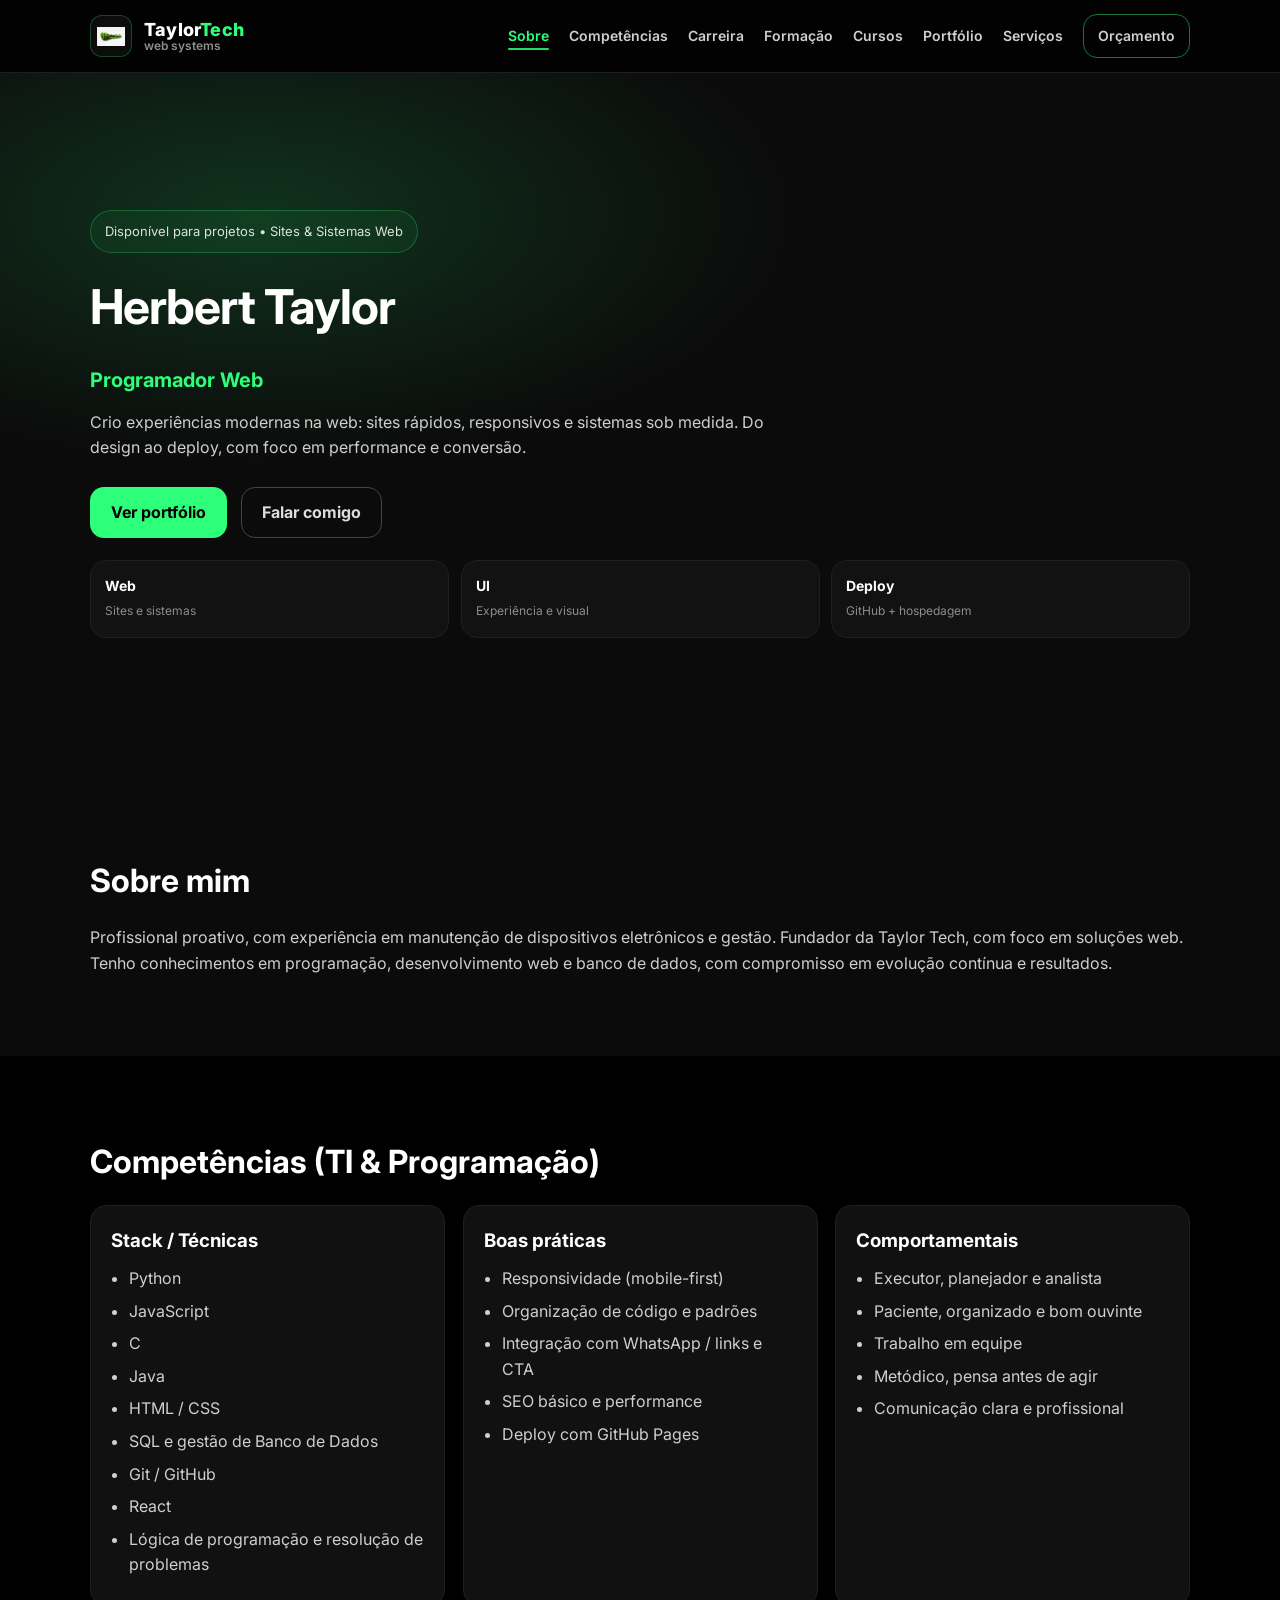
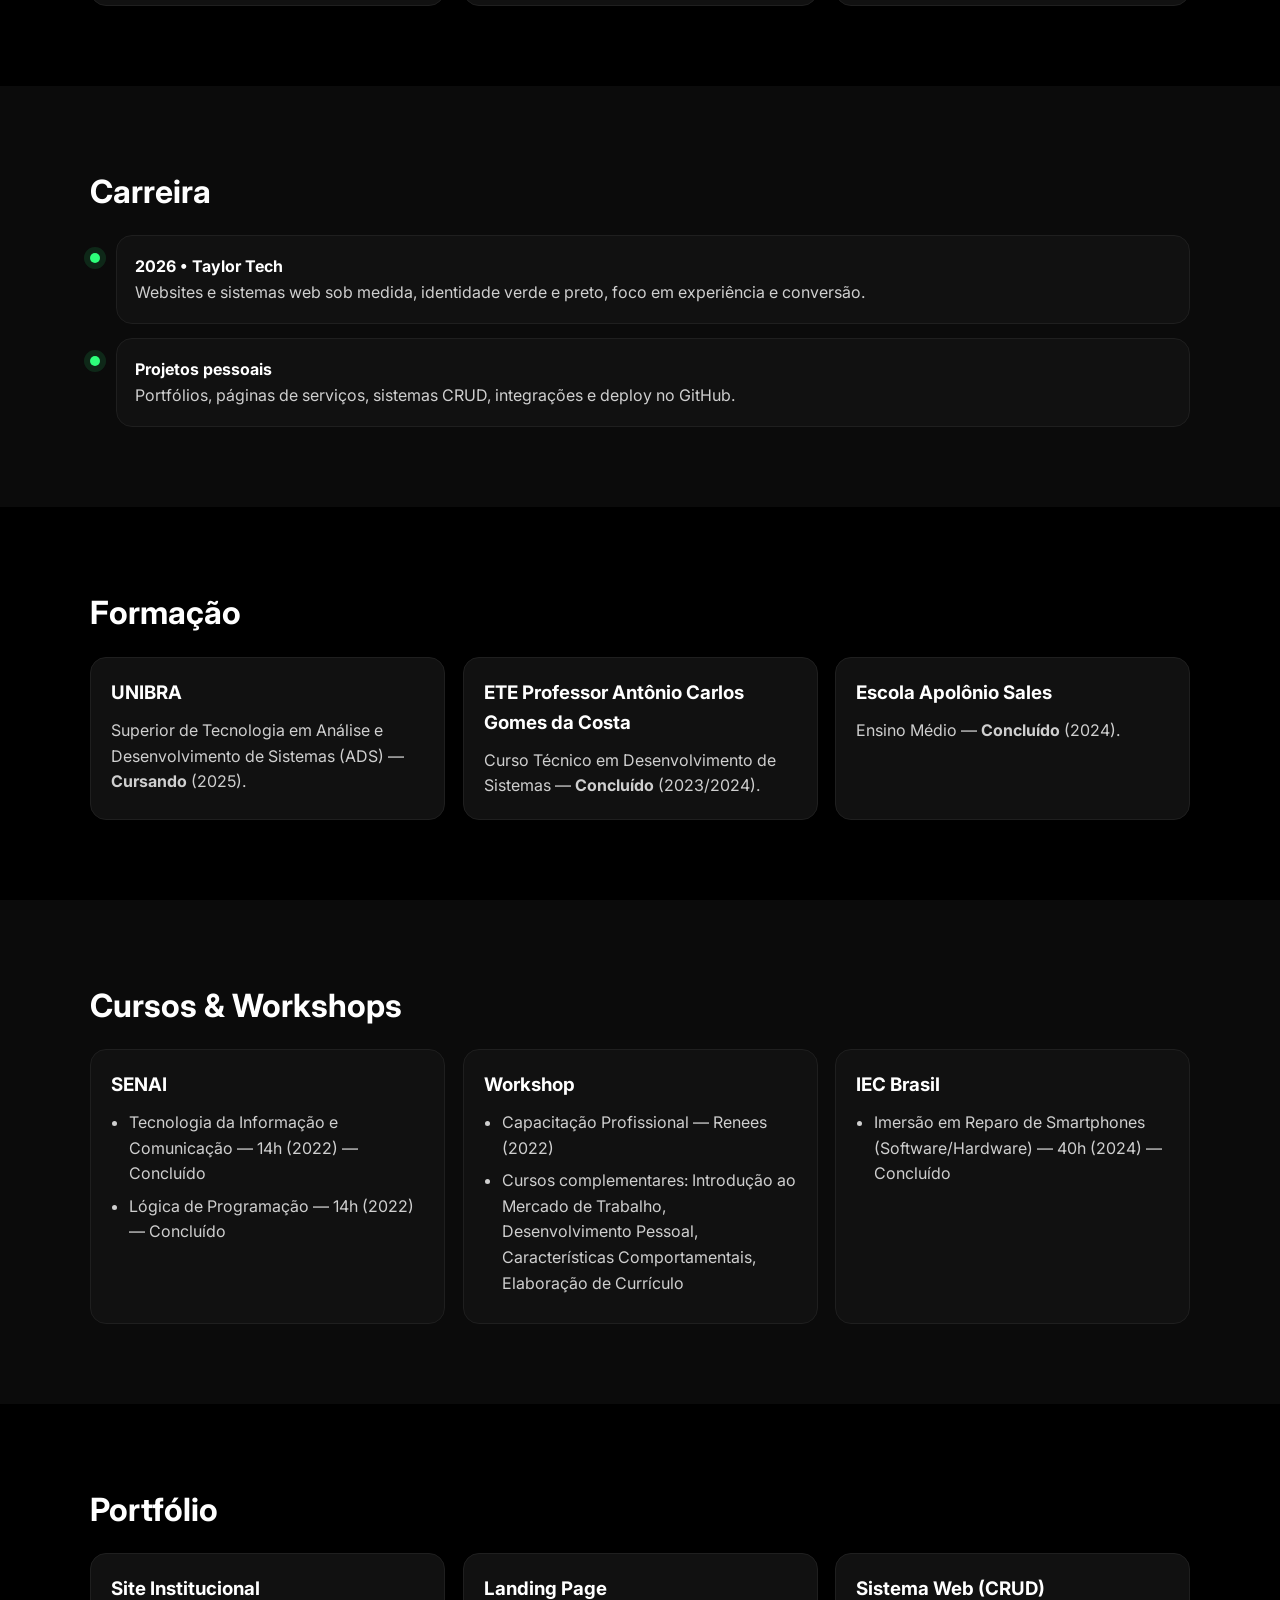
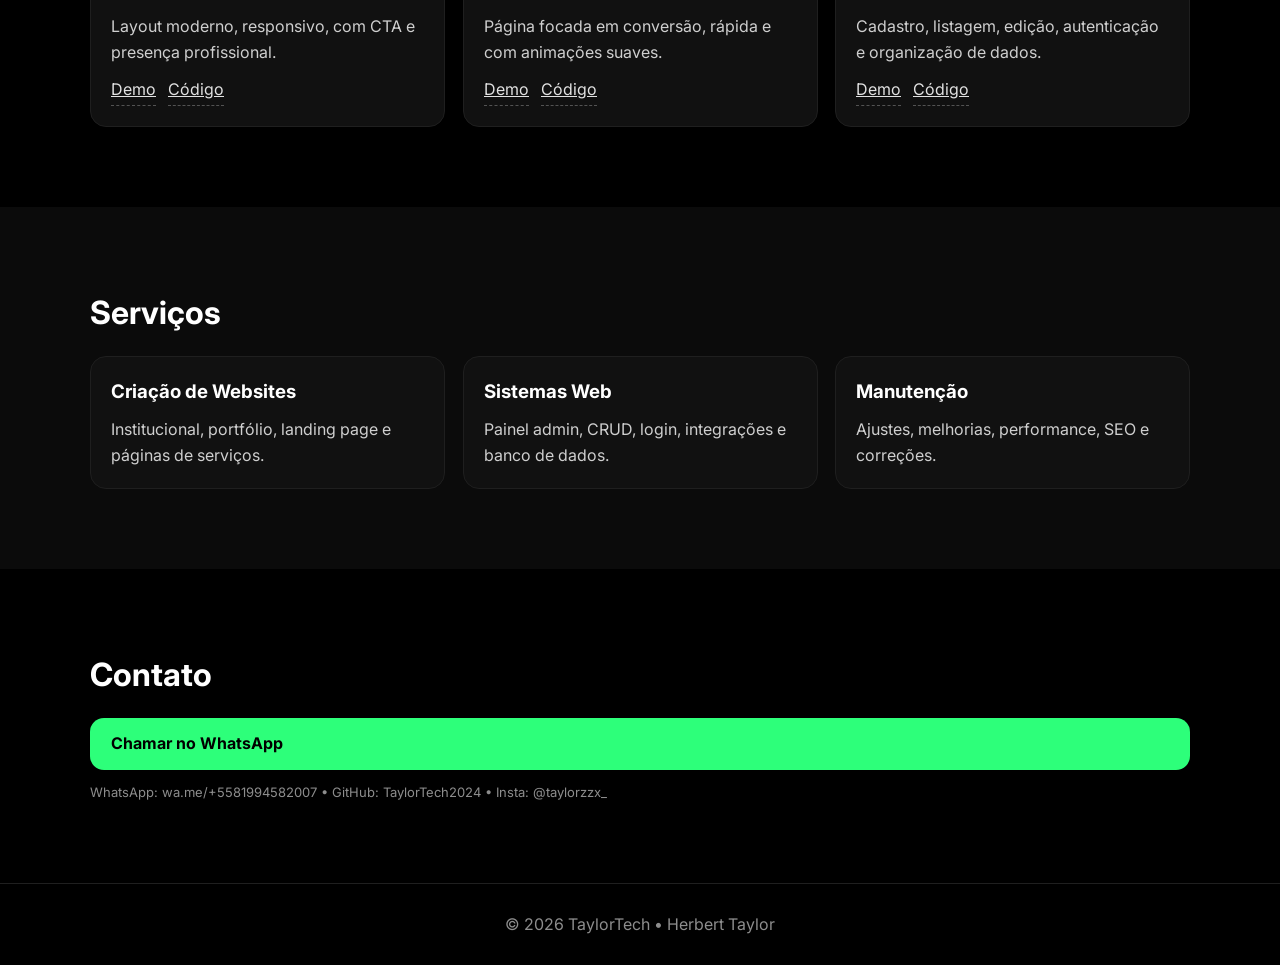
==== index.html @ 6f02515a "info" ====
<!DOCTYPE html>
<html lang="pt-br">
<head>
  <meta charset="UTF-8" />
  <meta name="viewport" content="width=device-width, initial-scale=1.0" />
  <title>TaylorTech | Programação Web</title>

  <link rel="stylesheet" href="./css/style.css" />
  <link href="https://fonts.googleapis.com/css2?family=Inter:wght@300;400;600;700;800&display=swap" rel="stylesheet">
</head>

<body>
  <!-- HEADER -->
  <header class="header">
    <div class="container nav">
      <!-- LOGO + NOME -->
      <a class="brand" href="#top" data-scroll aria-label="Voltar ao topo">
        <img src="./img/logo.png" alt="Logo TaylorTech" class="brand-logo" />
        <div class="brand-text">
          <span class="brand-name">Taylor<span>Tech</span></span>
          <span class="brand-sub">web systems</span>
        </div>
      </a>

      <nav class="menu" aria-label="Menu">
        <a href="#sobre" data-scroll>Sobre</a>
        <a href="#competencias" data-scroll>Competências</a>
        <a href="#carreira" data-scroll>Carreira</a>
        <a href="#formacao" data-scroll>Formação</a>
        <a href="#cursos" data-scroll>Cursos</a>
        <a href="#portfolio" data-scroll>Portfólio</a>
        <a href="#servicos" data-scroll>Serviços</a>
        <a href="#contato" class="btn small" data-scroll>Orçamento</a>
      </nav>
    </div>
  </header>

  <main id="top">
    <!-- HERO -->
    <section class="hero">
      <div class="container hero-content reveal">
        <div class="pill">Disponível para projetos • Sites & Sistemas Web</div>

        <h2>Herbert Taylor</h2>
        <h3>Programador Web</h3>

        <p>
          Crio experiências modernas na web: sites rápidos, responsivos e sistemas
          sob medida. Do design ao deploy, com foco em performance e conversão.
        </p>

        <div class="actions">
          <a href="#portfolio" class="btn primary" data-scroll>Ver portfólio</a>
          <a href="#contato" class="btn ghost" data-scroll>Falar comigo</a>
        </div>

        <div class="mini-stats">
          <div class="stat reveal"><strong>Web</strong><span>Sites e sistemas</span></div>
          <div class="stat reveal"><strong>UI</strong><span>Experiência e visual</span></div>
          <div class="stat reveal"><strong>Deploy</strong><span>GitHub + hospedagem</span></div>
        </div>
      </div>
    </section>

    <!-- SOBRE -->
    <section id="sobre" class="section">
      <div class="container">
        <h2 class="reveal">Sobre mim</h2>
        <p class="muted reveal">
          Profissional proativo, com experiência em manutenção de dispositivos eletrônicos e gestão.
          Fundador da Taylor Tech, com foco em soluções web. Tenho conhecimentos em programação,
          desenvolvimento web e banco de dados, com compromisso em evolução contínua e resultados.
        </p>
      </div>
    </section>

    <!-- COMPETÊNCIAS -->
    <section id="competencias" class="section dark">
      <div class="container">
        <h2 class="reveal">Competências (TI & Programação)</h2>

        <div class="cards">
          <div class="card reveal">
            <h3>Stack / Técnicas</h3>
            <ul class="list">
              <li>Python</li>
              <li>JavaScript</li>
              <li>C</li>
              <li>Java</li>
              <li>HTML / CSS</li>
              <li>SQL e gestão de Banco de Dados</li>
              <li>Git / GitHub</li>
              <li>React</li>
              <li>Lógica de programação e resolução de problemas</li>
            </ul>
          </div>

          <div class="card reveal">
            <h3>Boas práticas</h3>
            <ul class="list">
              <li>Responsividade (mobile-first)</li>
              <li>Organização de código e padrões</li>
              <li>Integração com WhatsApp / links e CTA</li>
              <li>SEO básico e performance</li>
              <li>Deploy com GitHub Pages</li>
            </ul>
          </div>

          <div class="card reveal">
            <h3>Comportamentais</h3>
            <ul class="list">
              <li>Executor, planejador e analista</li>
              <li>Paciente, organizado e bom ouvinte</li>
              <li>Trabalho em equipe</li>
              <li>Metódico, pensa antes de agir</li>
              <li>Comunicação clara e profissional</li>
            </ul>
          </div>
        </div>
      </div>
    </section>

    <!-- CARREIRA -->
    <section id="carreira" class="section">
      <div class="container">
        <h2 class="reveal">Carreira</h2>

        <div class="timeline">
          <div class="t-item reveal">
            <div class="t-dot"></div>
            <div class="t-box">
              <strong>2026 • Taylor Tech</strong>
              <p class="muted">Websites e sistemas web sob medida, identidade verde e preto, foco em experiência e conversão.</p>
            </div>
          </div>

          <div class="t-item reveal">
            <div class="t-dot"></div>
            <div class="t-box">
              <strong>Projetos pessoais</strong>
              <p class="muted">Portfólios, páginas de serviços, sistemas CRUD, integrações e deploy no GitHub.</p>
            </div>
          </div>
        </div>
      </div>
    </section>

    <!-- FORMAÇÃO -->
    <section id="formacao" class="section dark">
      <div class="container">
        <h2 class="reveal">Formação</h2>

        <div class="cards">
          <div class="card reveal">
            <h3>UNIBRA</h3>
            <p class="muted">
              Superior de Tecnologia em Análise e Desenvolvimento de Sistemas (ADS) — <strong>Cursando</strong> (2025).
            </p>
          </div>

          <div class="card reveal">
            <h3>ETE Professor Antônio Carlos Gomes da Costa</h3>
            <p class="muted">
              Curso Técnico em Desenvolvimento de Sistemas — <strong>Concluído</strong> (2023/2024).
            </p>
          </div>

          <div class="card reveal">
            <h3>Escola Apolônio Sales</h3>
            <p class="muted">
              Ensino Médio — <strong>Concluído</strong> (2024).
            </p>
          </div>
        </div>
      </div>
    </section>

    <!-- CURSOS -->
    <section id="cursos" class="section">
      <div class="container">
        <h2 class="reveal">Cursos & Workshops</h2>

        <div class="cards">
          <div class="card reveal">
            <h3>SENAI</h3>
            <ul class="list">
              <li>Tecnologia da Informação e Comunicação — 14h (2022) — Concluído</li>
              <li>Lógica de Programação — 14h (2022) — Concluído</li>
            </ul>
          </div>

          <div class="card reveal">
            <h3>Workshop</h3>
            <ul class="list">
              <li>Capacitação Profissional — Renees (2022)</li>
              <li>Cursos complementares: Introdução ao Mercado de Trabalho, Desenvolvimento Pessoal, Características Comportamentais, Elaboração de Currículo</li>
            </ul>
          </div>

          <div class="card reveal">
            <h3>IEC Brasil</h3>
            <ul class="list">
              <li>Imersão em Reparo de Smartphones (Software/Hardware) — 40h (2024) — Concluído</li>
            </ul>
          </div>
        </div>
      </div>
    </section>

    <!-- PORTFÓLIO -->
    <section id="portfolio" class="section dark">
      <div class="container">
        <h2 class="reveal">Portfólio</h2>

        <div class="cards">
          <div class="card reveal">
            <h3>Site Institucional</h3>
            <p class="muted">Layout moderno, responsivo, com CTA e presença profissional.</p>
            <div class="row">
              <a class="link" href="#" target="_blank" rel="noreferrer">Demo</a>
              <a class="link" href="#" target="_blank" rel="noreferrer">Código</a>
            </div>
          </div>

          <div class="card reveal">
            <h3>Landing Page</h3>
            <p class="muted">Página focada em conversão, rápida e com animações suaves.</p>
            <div class="row">
              <a class="link" href="#" target="_blank" rel="noreferrer">Demo</a>
              <a class="link" href="#" target="_blank" rel="noreferrer">Código</a>
            </div>
          </div>

          <div class="card reveal">
            <h3>Sistema Web (CRUD)</h3>
            <p class="muted">Cadastro, listagem, edição, autenticação e organização de dados.</p>
            <div class="row">
              <a class="link" href="#" target="_blank" rel="noreferrer">Demo</a>
              <a class="link" href="#" target="_blank" rel="noreferrer">Código</a>
            </div>
          </div>
        </div>
      </div>
    </section>

    <!-- SERVIÇOS -->
    <section id="servicos" class="section">
      <div class="container">
        <h2 class="reveal">Serviços</h2>

        <div class="cards">
          <div class="card reveal">
            <h3>Criação de Websites</h3>
            <p class="muted">Institucional, portfólio, landing page e páginas de serviços.</p>
          </div>
          <div class="card reveal">
            <h3>Sistemas Web</h3>
            <p class="muted">Painel admin, CRUD, login, integrações e banco de dados.</p>
          </div>
          <div class="card reveal">
            <h3>Manutenção</h3>
            <p class="muted">Ajustes, melhorias, performance, SEO e correções.</p>
          </div>
        </div>
      </div>
    </section>

    <!-- CONTATO -->
    <section id="contato" class="section dark">
      <div class="container">
        <h2 class="reveal">Contato</h2>

        <div class="contact reveal">
          <a class="btn primary"
             href="https://wa.me/5581994582007"
             target="_blank" rel="noreferrer">
            Chamar no WhatsApp
          </a>

          <p class="muted small-text">
            WhatsApp: wa.me/+5581994582007 • GitHub: TaylorTech2024 • Insta: @taylorzzx_
          </p>
        </div>
      </div>
    </section>

    <footer class="footer">
      <p>© <span id="year"></span> TaylorTech • Herbert Taylor</p>
    </footer>
  </main>

  <script src="./js/script.js" defer></script>
</body>
</html>
---- css/style.css ----
* { margin: 0; padding: 0; box-sizing: border-box; }

:root{
  --bg:#0b0b0b;
  --bg2:#000;
  --card:#111;
  --stroke:#1f1f1f;
  --text:#fff;
  --muted:#cfcfcf;
  --muted2:#8d8d8d;
  --green:#2dff7a;
}

html { scroll-behavior: auto; } /* a rolagem suave vai ser controlada no JS */
body{
  font-family: "Inter", sans-serif;
  background: var(--bg);
  color: var(--text);
  line-height: 1.6;
}

.container{
  width: 90%;
  max-width: 1100px;
  margin: auto;
}

/* HEADER */
.header{
  background: rgba(0,0,0,.75);
  border-bottom: 1px solid var(--stroke);
  position: sticky;
  top: 0;
  z-index: 10;
  backdrop-filter: blur(10px);
}
.nav{
  display:flex;
  justify-content:space-between;
  align-items:center;
  padding: 14px 0;
  gap: 18px;
}

/* BRAND */
.brand{
  display:flex;
  align-items:center;
  gap: 12px;
  text-decoration:none;
  color: var(--text);
}
.brand-logo{
  width: 42px;
  height: 42px;
  object-fit: contain;
  border-radius: 12px;
  background: rgba(255,255,255,.04);
  border: 1px solid rgba(45,255,122,.25);
  padding: 6px;
}
.brand-text{ display:flex; flex-direction:column; line-height: 1.1; }
.brand-name{ font-size: 18px; font-weight: 800; letter-spacing: .2px; }
.brand-name span{ color: var(--green); }
.brand-sub{ font-size: 12px; color: var(--muted2); font-weight: 600; }

/* MENU */
.menu a{
  margin-left: 16px;
  color: #cfcfcf;
  text-decoration: none;
  font-weight: 600;
  font-size: 14px;
  position: relative;
  padding-bottom: 6px;
}
.menu a:hover{ color: var(--green); }
.menu a.active{
  color: var(--green);
}
.menu a.active::after{
  content:"";
  position:absolute;
  left:0; right:0; bottom:0;
  height:2px;
  background: rgba(45,255,122,.85);
  border-radius: 99px;
}

/* BUTTONS */
.btn{
  display:inline-block;
  padding: 12px 20px;
  border-radius: 14px;
  text-decoration:none;
  border: 1px solid rgba(45,255,122,.45);
  color: var(--green);
  font-weight: 700;
  transition: transform .25s, filter .25s;
}
.btn:hover{ transform: translateY(-2px); filter: brightness(1.03); }
.btn.primary{ background: var(--green); color: #000; }
.btn.ghost{ border-color: #444; color: #ddd; }
.btn.small{ padding: 10px 14px; }

/* HERO */
.hero{
  min-height: 78vh;
  display:flex;
  align-items:center;
  background: radial-gradient(900px 420px at 20% 20%, rgba(45,255,122,.16), transparent 60%);
}
.hero-content h2{ font-size: 48px; letter-spacing: -1px; }
.hero-content h3{ color: var(--green); margin-bottom: 12px; font-size: 20px; }
.hero-content p{
  max-width: 720px;
  margin: 14px 0 26px;
  color: var(--muted);
}

.pill{
  display:inline-block;
  margin-bottom: 16px;
  padding: 10px 14px;
  border-radius: 999px;
  border: 1px solid rgba(45,255,122,.25);
  background: rgba(45,255,122,.06);
  color: rgba(255,255,255,.85);
  font-size: 13px;
}
.actions{ display:flex; gap: 14px; flex-wrap: wrap; }

.mini-stats{
  margin-top: 22px;
  display:grid;
  grid-template-columns: repeat(3, 1fr);
  gap: 12px;
}
.stat{
  padding: 14px;
  border: 1px solid var(--stroke);
  border-radius: 16px;
  background: rgba(255,255,255,.03);
}
.stat strong{ display:block; font-size: 14px; }
.stat span{ color: var(--muted2); font-size: 12px; }

/* SECTIONS */
.section{ padding: 80px 0; }
.section.dark{ background: var(--bg2); }

h2{ margin-bottom: 18px; font-size: 32px; }

/* TIMELINE */
.timeline{ display:grid; gap: 14px; }
.t-item{ display:grid; grid-template-columns: 14px 1fr; gap: 12px; align-items:start; }
.t-dot{
  width: 10px; height: 10px; border-radius: 50%;
  background: var(--green);
  box-shadow: 0 0 0 6px rgba(45,255,122,.12);
  margin-top: 18px;
}
.t-box{
  padding: 18px;
  background: var(--card);
  border: 1px solid var(--stroke);
  border-radius: 16px;
}

/* CARDS */
.cards{
  display:grid;
  grid-template-columns: repeat(auto-fit, minmax(240px, 1fr));
  gap: 18px;
}
.card{
  padding: 20px;
  background: var(--card);
  border-radius: 16px;
  border: 1px solid var(--stroke);
  transition: transform .25s, border-color .25s;
}
.card:hover{ transform: translateY(-6px); border-color: rgba(45,255,122,.55); }
.card h3{ margin-bottom: 10px; }

.list{ padding-left: 18px; color: var(--muted); }
.list li{ margin: 7px 0; }

.row{ display:flex; gap: 12px; margin-top: 12px; }
.link{
  color: rgba(255,255,255,.88);
  border-bottom: 1px dashed rgba(255,255,255,.28);
  padding-bottom: 2px;
}
.link:hover{ color: var(--green); border-bottom-color: rgba(45,255,122,.65); }

.contact{ display:flex; flex-direction:column; gap: 12px; }
.muted{ color: var(--muted); }
.small-text{ font-size: 13px; color: var(--muted2); }

/* FOOTER */
.footer{
  padding: 28px;
  text-align:center;
  background: var(--bg2);
  border-top: 1px solid var(--stroke);
  color: var(--muted2);
}

/* REVEAL ANIMATION */
.reveal{
  opacity: 0;
  transform: translateY(16px);
  transition: opacity .75s ease, transform .75s ease;
  will-change: opacity, transform;
}
.reveal.show{
  opacity: 1;
  transform: translateY(0);
}

/* RESPONSIVO */
@media (max-width: 820px){
  .hero-content h2{ font-size: 38px; }
  .mini-stats{ grid-template-columns: 1fr; }
}
@media (max-width: 620px){
  .menu{ display:none; } /* se quiser eu crio menu hamburguer */
  .brand-logo{ width: 40px; height: 40px; }
  .hero{ min-height: 70vh; }
}
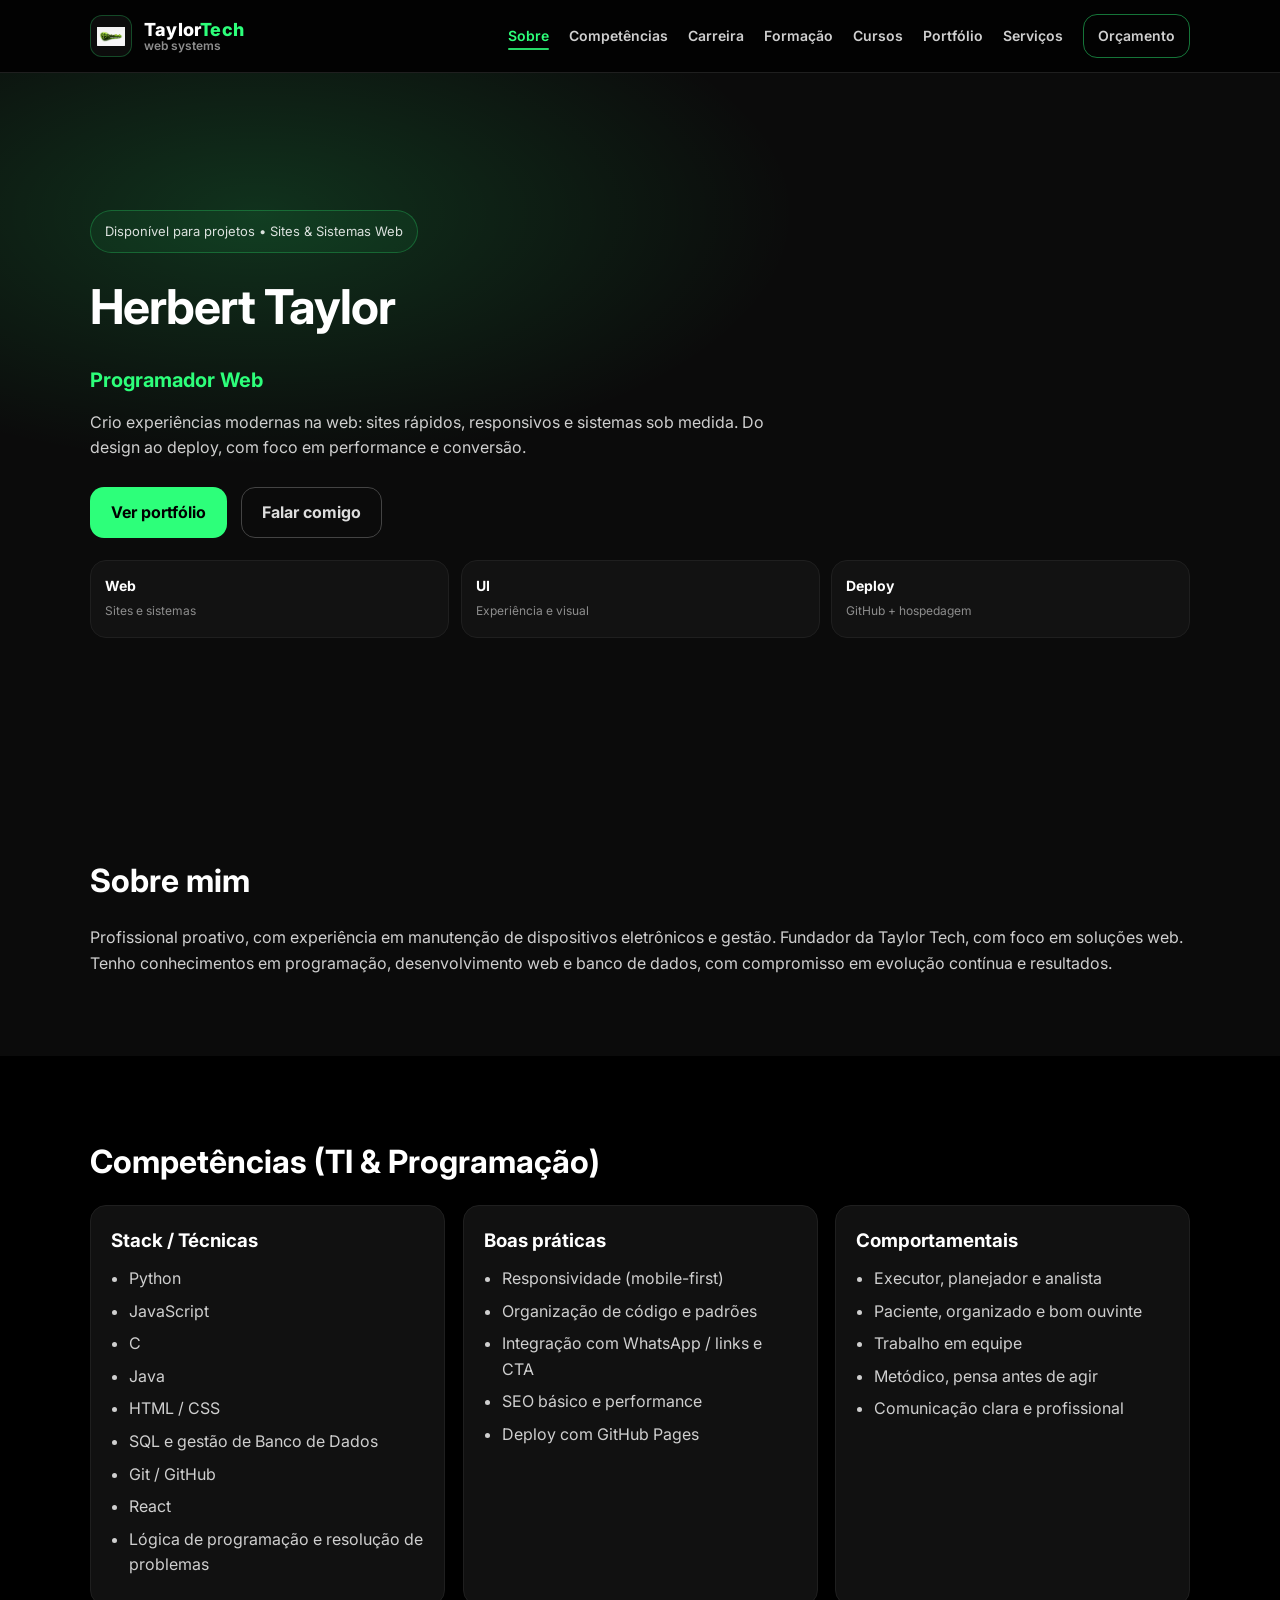
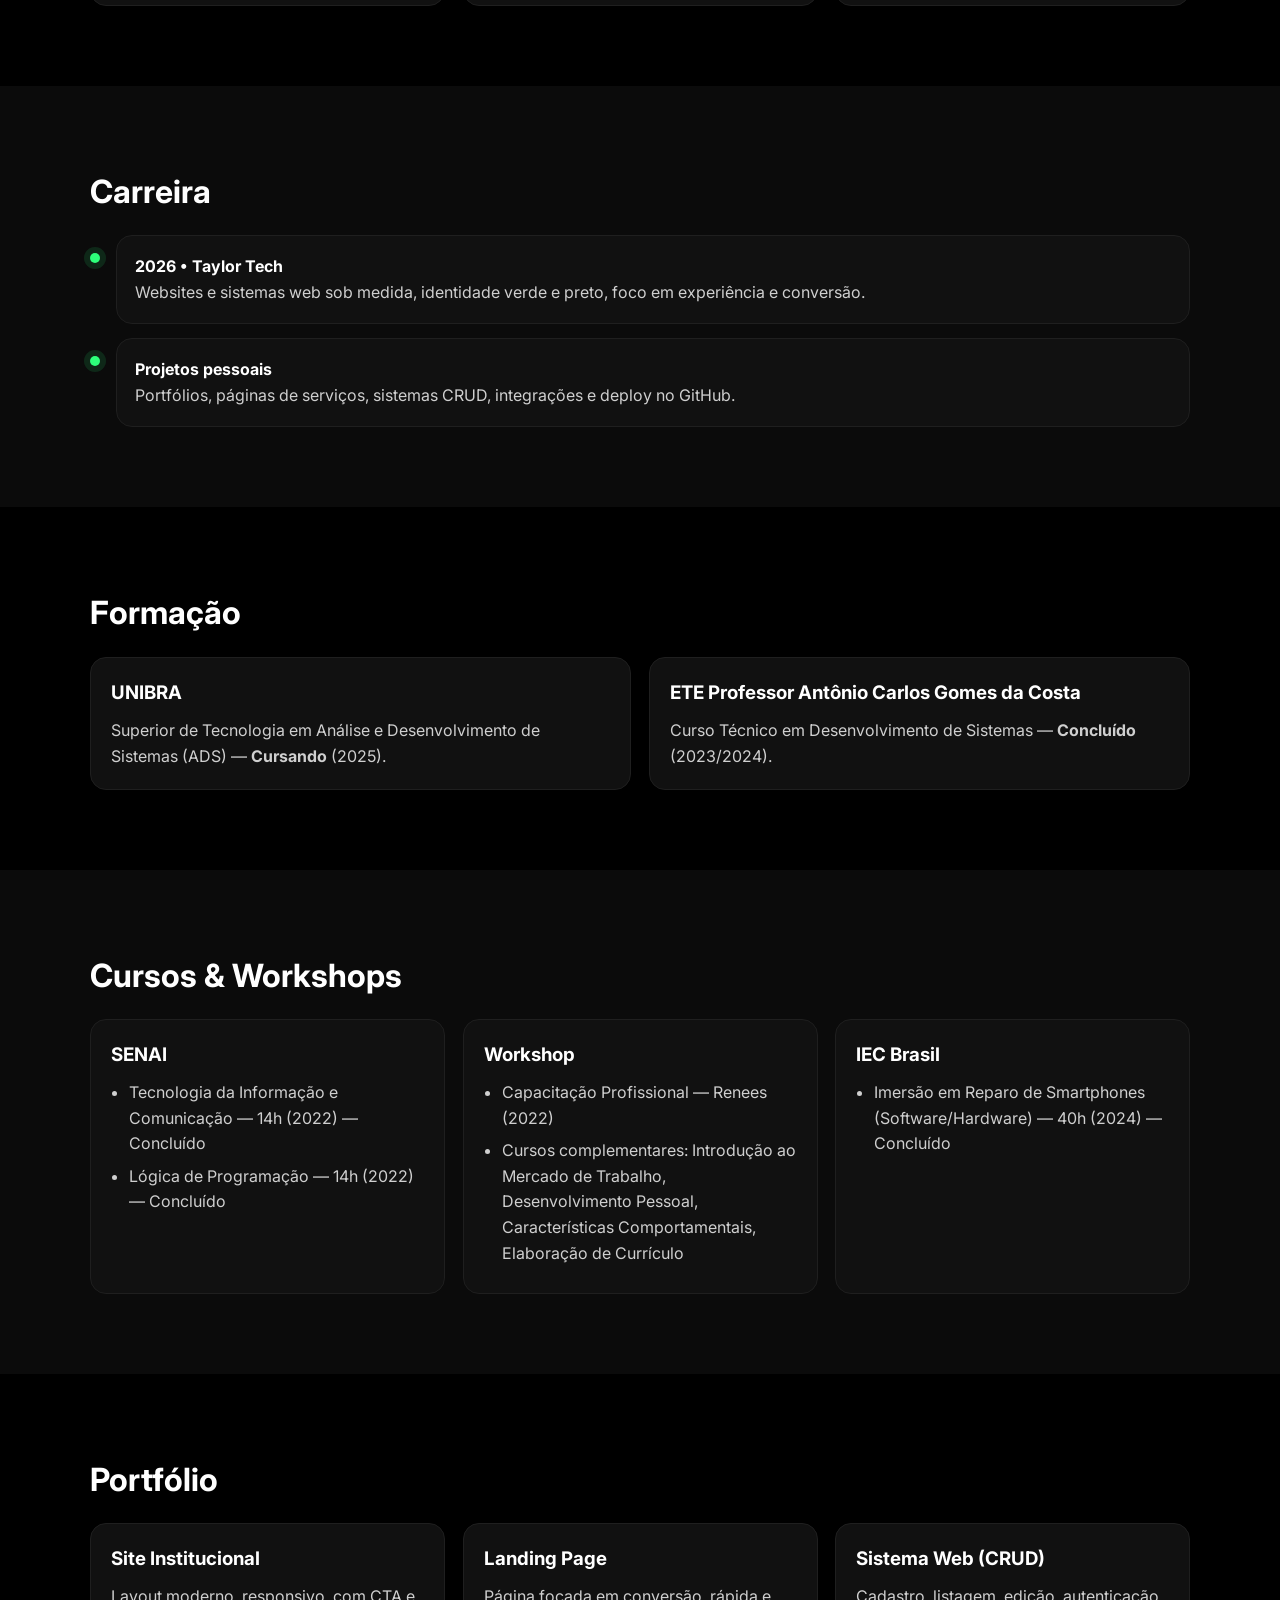
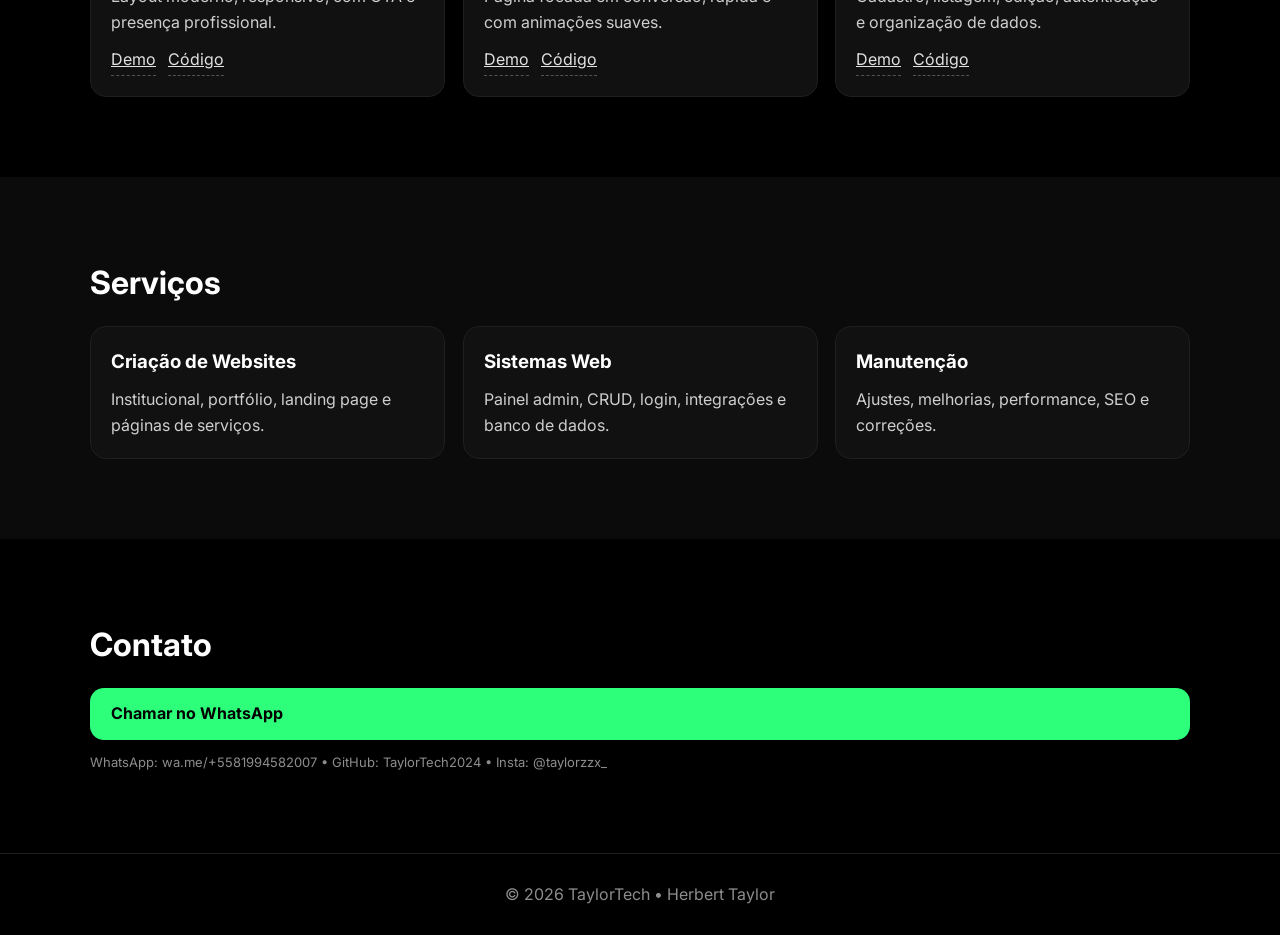
==== commit c1f7ec2b: "FORMAÇÃO" ====
--- a/index.html
+++ b/index.html
@@ -146,34 +146,29 @@
     </section>
 
     <!-- FORMAÇÃO -->
-    <section id="formacao" class="section dark">
-      <div class="container">
-        <h2 class="reveal">Formação</h2>
-
-        <div class="cards">
-          <div class="card reveal">
-            <h3>UNIBRA</h3>
-            <p class="muted">
-              Superior de Tecnologia em Análise e Desenvolvimento de Sistemas (ADS) — <strong>Cursando</strong> (2025).
-            </p>
-          </div>
-
-          <div class="card reveal">
-            <h3>ETE Professor Antônio Carlos Gomes da Costa</h3>
-            <p class="muted">
-              Curso Técnico em Desenvolvimento de Sistemas — <strong>Concluído</strong> (2023/2024).
-            </p>
-          </div>
-
-          <div class="card reveal">
-            <h3>Escola Apolônio Sales</h3>
-            <p class="muted">
-              Ensino Médio — <strong>Concluído</strong> (2024).
-            </p>
-          </div>
-        </div>
-      </div>
-    </section>
+<section id="formacao" class="section dark">
+  <div class="container">
+    <h2 class="reveal">Formação</h2>
+
+    <div class="cards">
+      <div class="card reveal">
+        <h3>UNIBRA</h3>
+        <p class="muted">
+          Superior de Tecnologia em Análise e Desenvolvimento de Sistemas (ADS) —
+          <strong>Cursando</strong> (2025).
+        </p>
+      </div>
+
+      <div class="card reveal">
+        <h3>ETE Professor Antônio Carlos Gomes da Costa</h3>
+        <p class="muted">
+          Curso Técnico em Desenvolvimento de Sistemas —
+          <strong>Concluído</strong> (2023/2024).
+        </p>
+      </div>
+    </div>
+  </div>
+</section>
 
     <!-- CURSOS -->
     <section id="cursos" class="section">
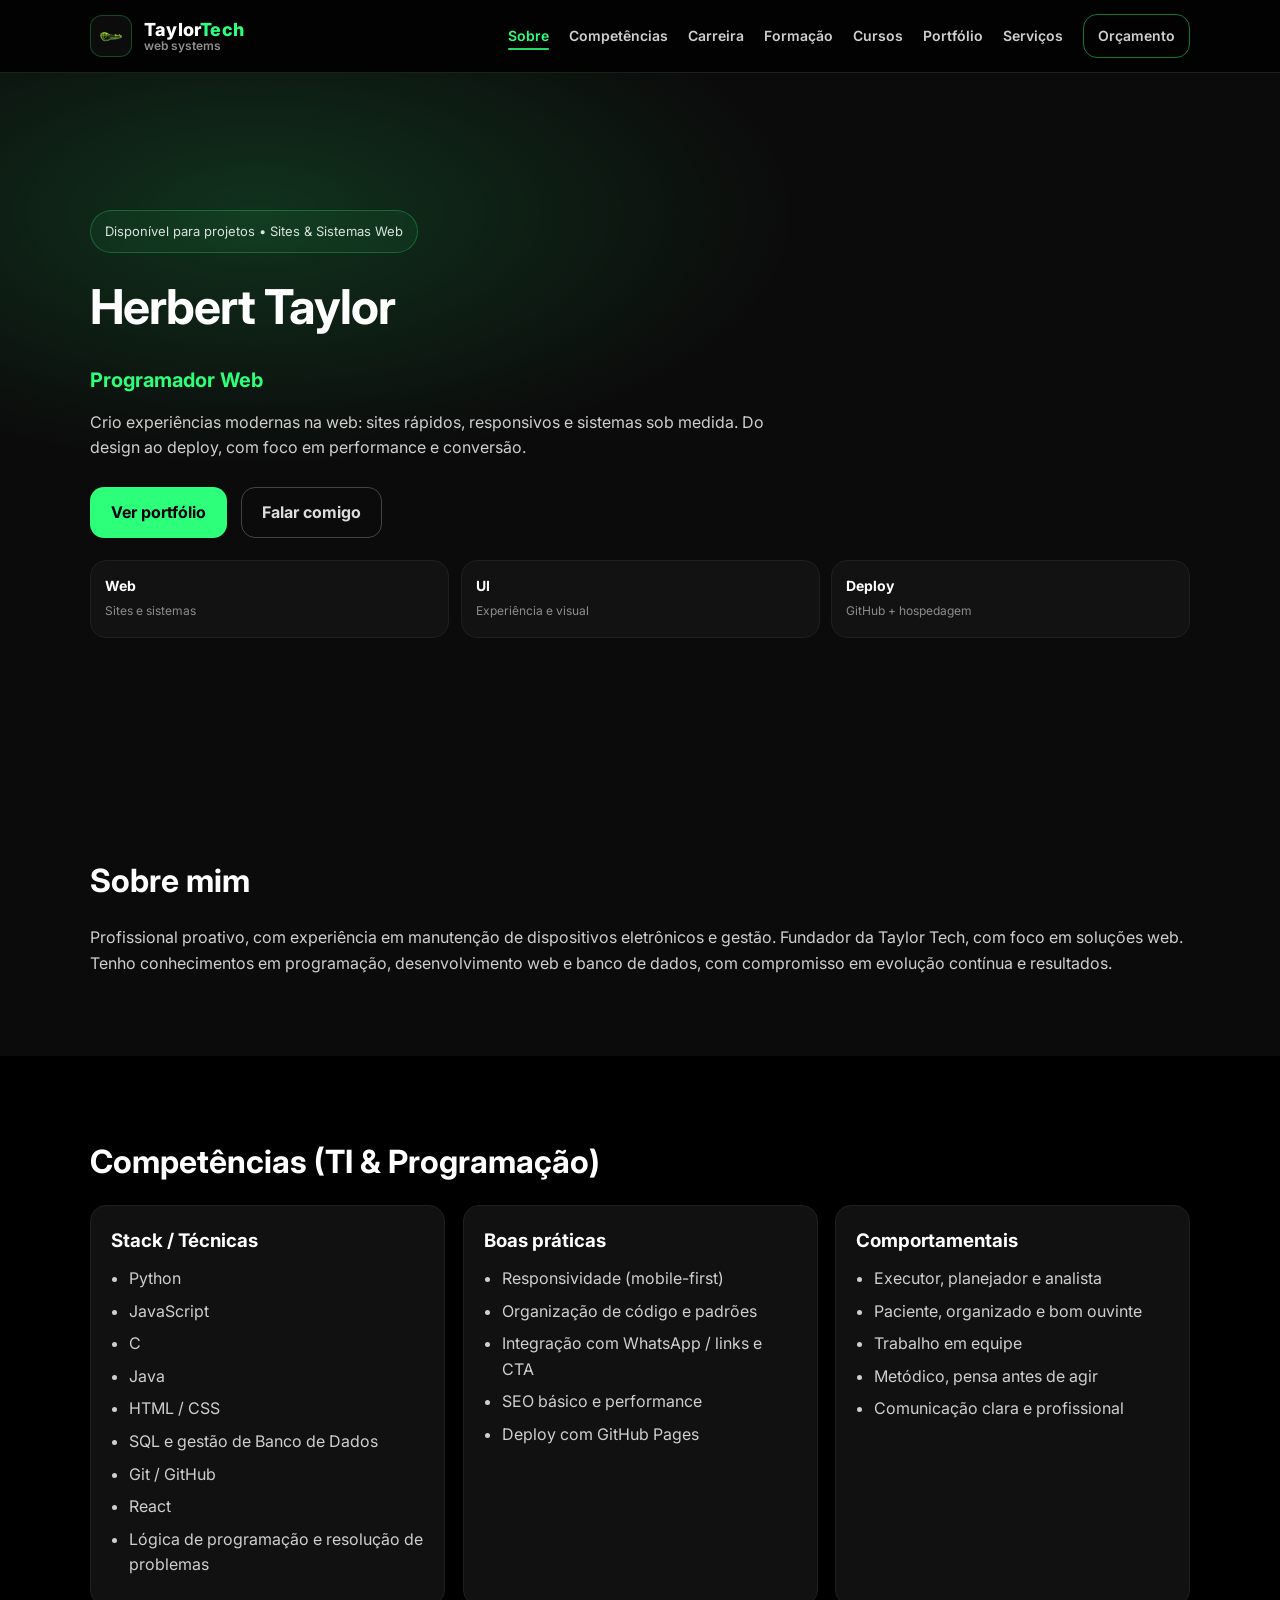
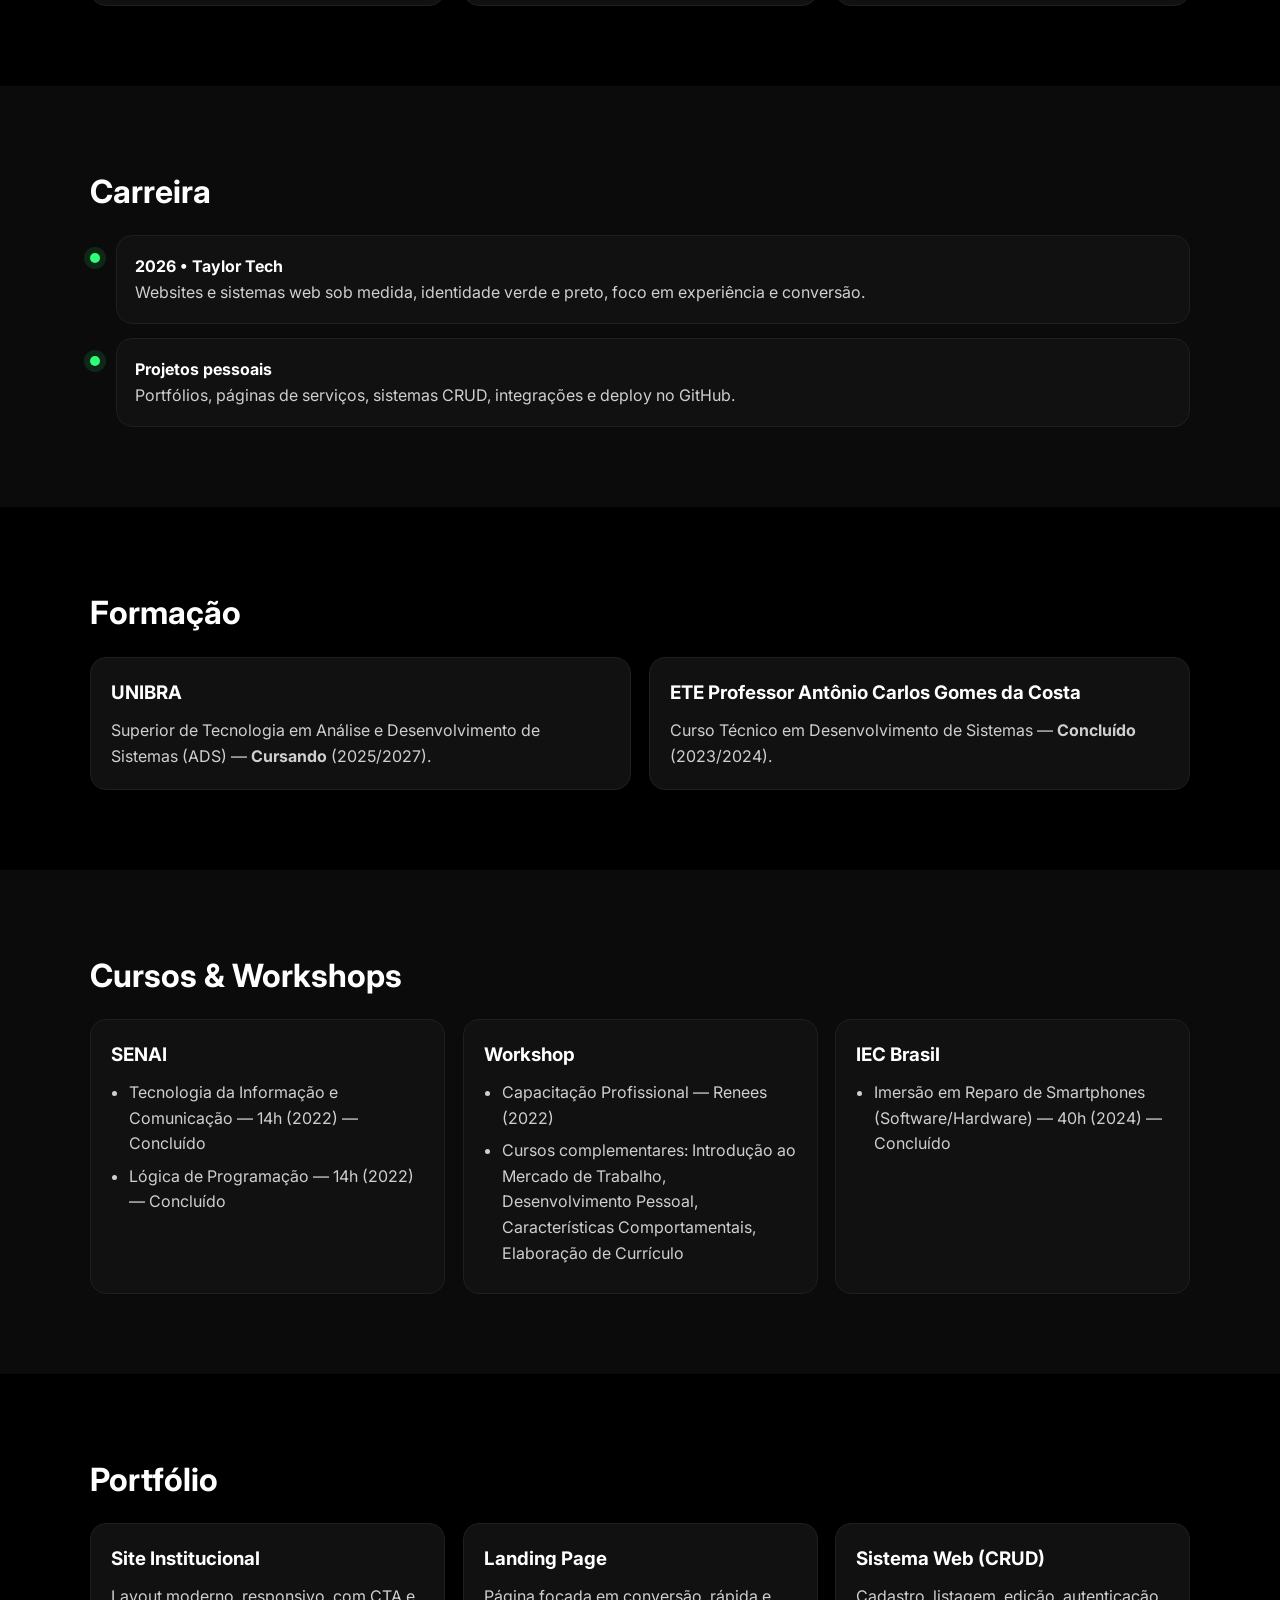
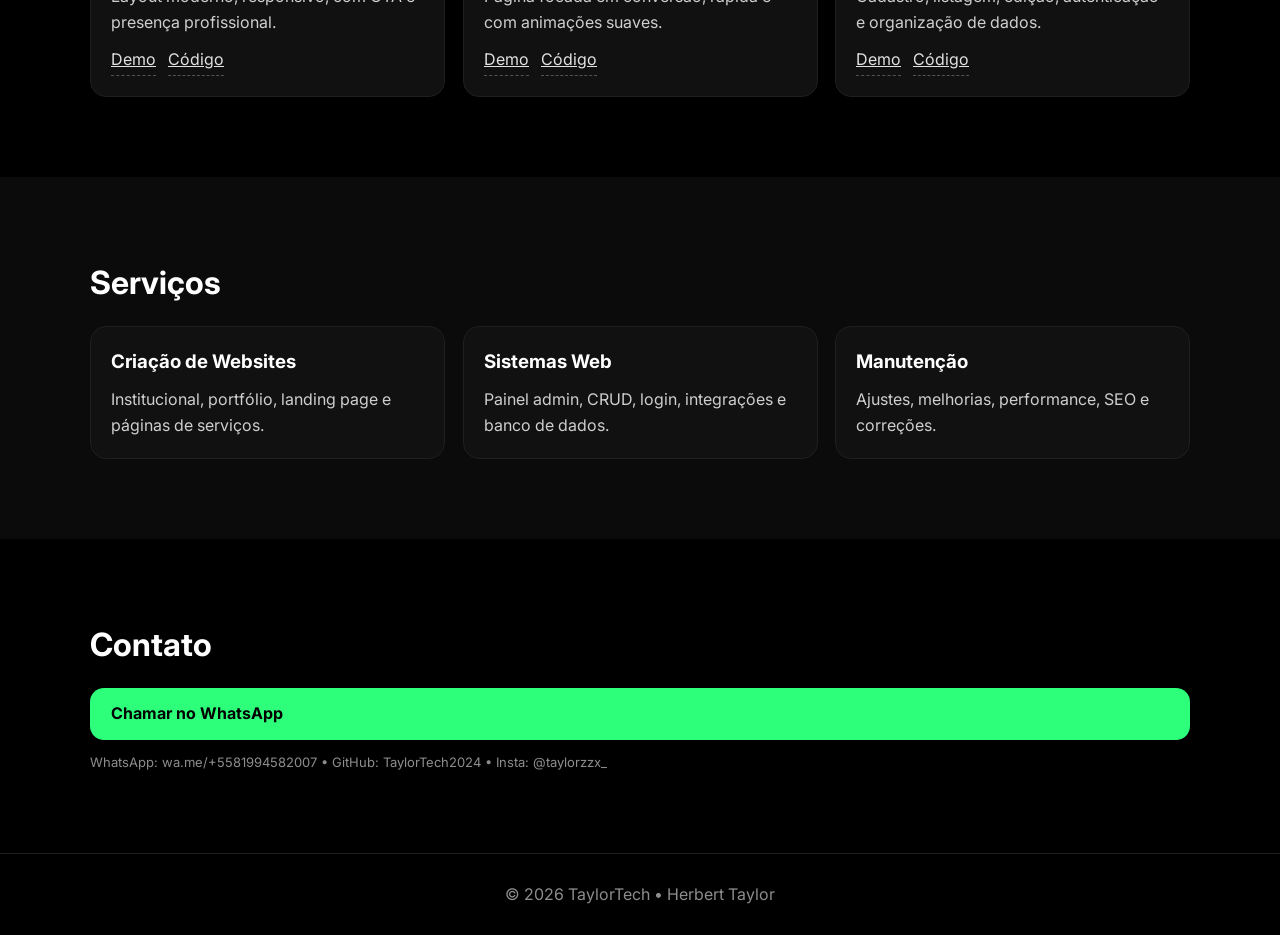
==== commit 222d09ca: "reajuste" ====
--- a/index.html
+++ b/index.html
@@ -155,7 +155,7 @@
         <h3>UNIBRA</h3>
         <p class="muted">
           Superior de Tecnologia em Análise e Desenvolvimento de Sistemas (ADS) —
-          <strong>Cursando</strong> (2025).
+          <strong>Cursando</strong> (2025/2027).
         </p>
       </div>
 
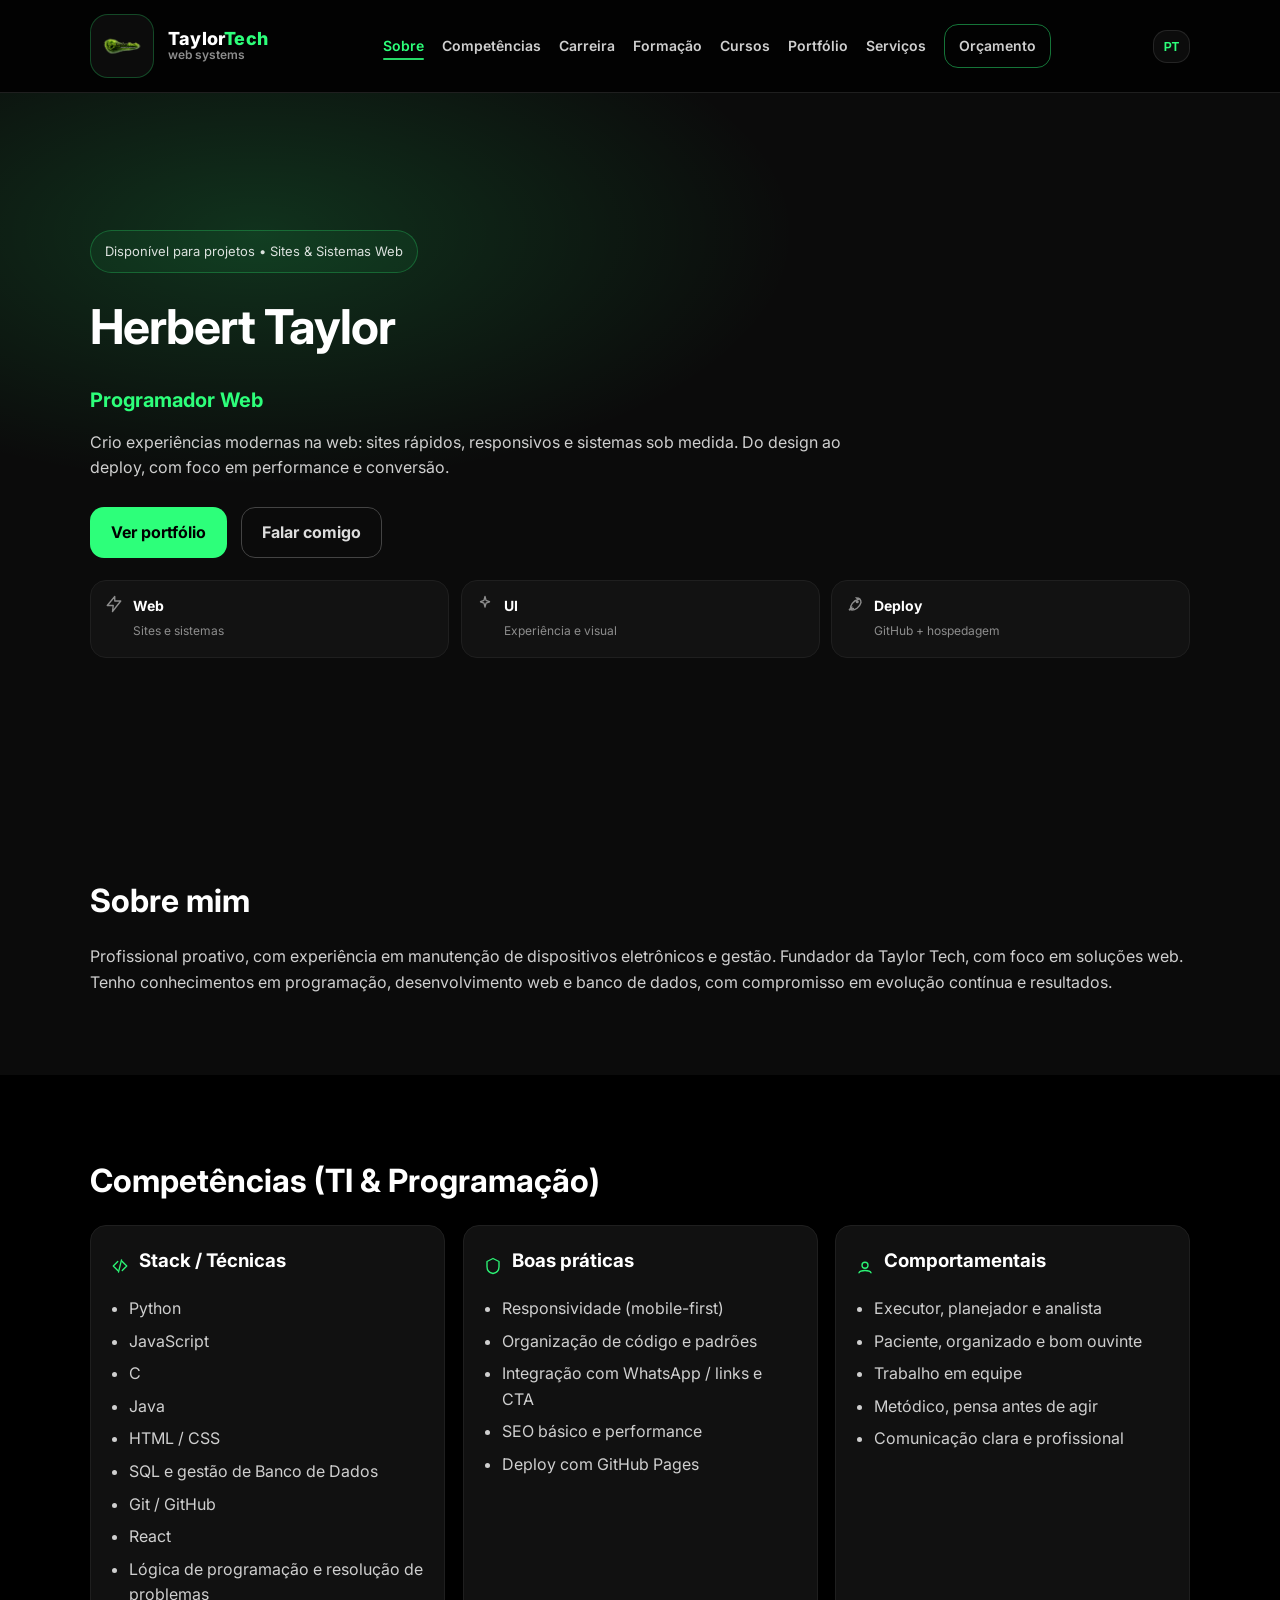
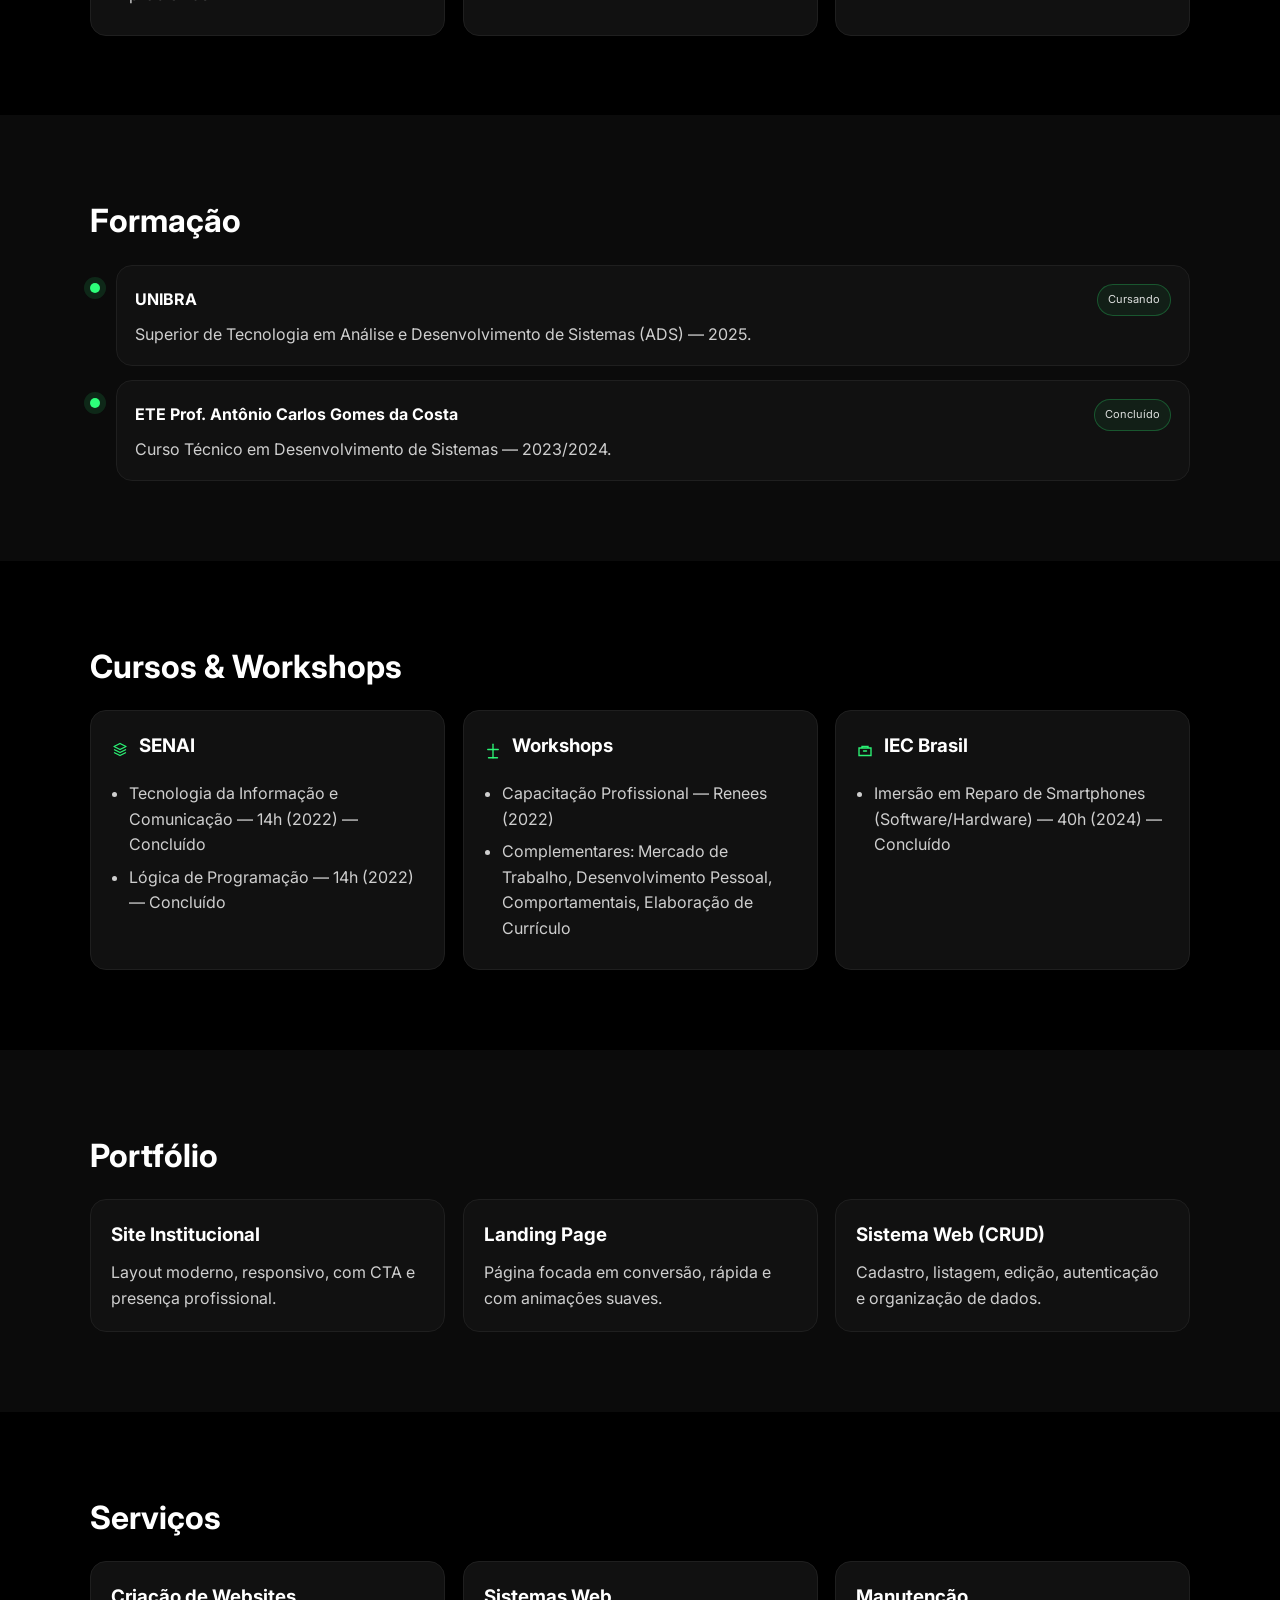
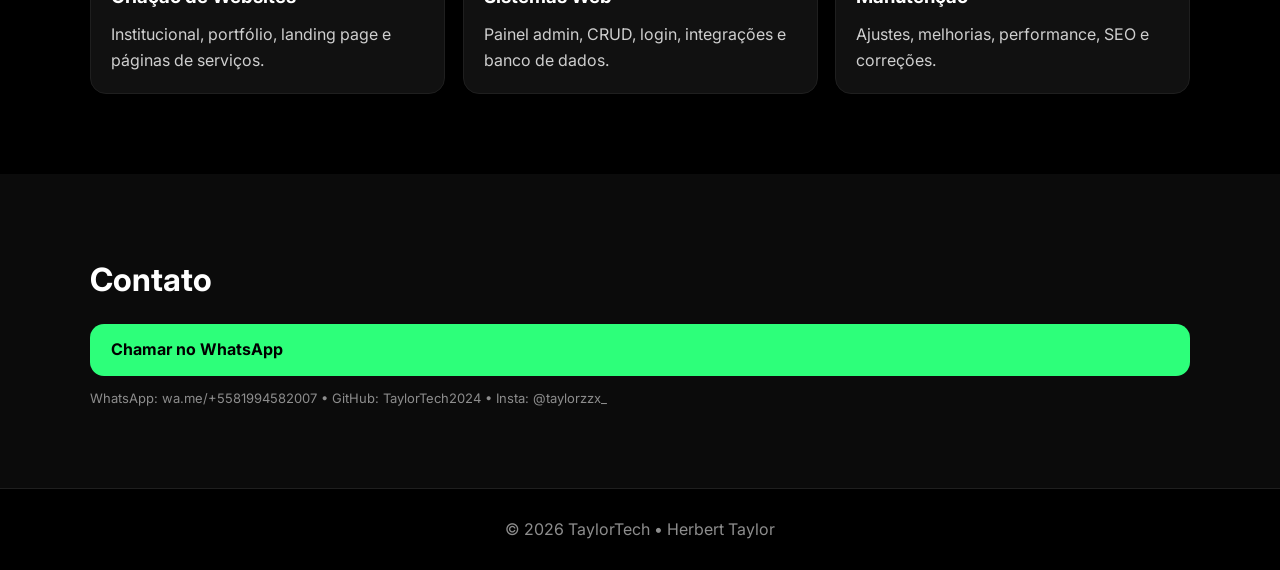
==== commit 624ce95d: "pt/en" ====
--- a/index.html
+++ b/index.html
@@ -3,17 +3,15 @@
 <head>
   <meta charset="UTF-8" />
   <meta name="viewport" content="width=device-width, initial-scale=1.0" />
-  <title>TaylorTech | Programação Web</title>
+  <title>TaylorTech | Web Development</title>
 
   <link rel="stylesheet" href="./css/style.css" />
   <link href="https://fonts.googleapis.com/css2?family=Inter:wght@300;400;600;700;800&display=swap" rel="stylesheet">
 </head>
 
 <body>
-  <!-- HEADER -->
   <header class="header">
     <div class="container nav">
-      <!-- LOGO + NOME -->
       <a class="brand" href="#top" data-scroll aria-label="Voltar ao topo">
         <img src="./img/logo.png" alt="Logo TaylorTech" class="brand-logo" />
         <div class="brand-text">
@@ -23,15 +21,19 @@
       </a>
 
       <nav class="menu" aria-label="Menu">
-        <a href="#sobre" data-scroll>Sobre</a>
-        <a href="#competencias" data-scroll>Competências</a>
-        <a href="#carreira" data-scroll>Carreira</a>
-        <a href="#formacao" data-scroll>Formação</a>
-        <a href="#cursos" data-scroll>Cursos</a>
-        <a href="#portfolio" data-scroll>Portfólio</a>
-        <a href="#servicos" data-scroll>Serviços</a>
-        <a href="#contato" class="btn small" data-scroll>Orçamento</a>
+        <a href="#sobre" data-scroll data-i18n="nav_about">Sobre</a>
+        <a href="#competencias" data-scroll data-i18n="nav_skills">Competências</a>
+        <a href="#carreira" data-scroll data-i18n="nav_career">Carreira</a>
+        <a href="#formacao" data-scroll data-i18n="nav_edu">Formação</a>
+        <a href="#cursos" data-scroll data-i18n="nav_courses">Cursos</a>
+        <a href="#portfolio" data-scroll data-i18n="nav_portfolio">Portfólio</a>
+        <a href="#servicos" data-scroll data-i18n="nav_services">Serviços</a>
+        <a href="#contato" class="btn small" data-scroll data-i18n="nav_quote">Orçamento</a>
       </nav>
+
+      <button class="lang" id="langToggle" type="button" aria-label="Trocar idioma">
+        <span class="lang-pill" id="langLabel">PT</span>
+      </button>
     </div>
   </header>
 
@@ -39,25 +41,51 @@
     <!-- HERO -->
     <section class="hero">
       <div class="container hero-content reveal">
-        <div class="pill">Disponível para projetos • Sites & Sistemas Web</div>
-
-        <h2>Herbert Taylor</h2>
-        <h3>Programador Web</h3>
-
-        <p>
+        <div class="pill" data-i18n="hero_pill">Disponível para projetos • Sites & Sistemas Web</div>
+
+        <h2 data-i18n="hero_name">Herbert Taylor</h2>
+        <h3 data-i18n="hero_role">Programador Web</h3>
+
+        <p data-i18n="hero_desc">
           Crio experiências modernas na web: sites rápidos, responsivos e sistemas
           sob medida. Do design ao deploy, com foco em performance e conversão.
         </p>
 
         <div class="actions">
-          <a href="#portfolio" class="btn primary" data-scroll>Ver portfólio</a>
-          <a href="#contato" class="btn ghost" data-scroll>Falar comigo</a>
+          <a href="#portfolio" class="btn primary" data-scroll data-i18n="hero_btn_portfolio">Ver portfólio</a>
+          <a href="#contato" class="btn ghost" data-scroll data-i18n="hero_btn_contact">Falar comigo</a>
         </div>
 
         <div class="mini-stats">
-          <div class="stat reveal"><strong>Web</strong><span>Sites e sistemas</span></div>
-          <div class="stat reveal"><strong>UI</strong><span>Experiência e visual</span></div>
-          <div class="stat reveal"><strong>Deploy</strong><span>GitHub + hospedagem</span></div>
+          <div class="stat reveal">
+            <span class="ico" aria-hidden="true">
+              <svg viewBox="0 0 24 24" fill="none"><path d="M13 2L3 14h8l-1 8 11-14h-8l0-6z" stroke="currentColor" stroke-width="1.8" stroke-linejoin="round"/></svg>
+            </span>
+            <div>
+              <strong data-i18n="stat1_title">Web</strong>
+              <span data-i18n="stat1_desc">Sites e sistemas</span>
+            </div>
+          </div>
+
+          <div class="stat reveal">
+            <span class="ico" aria-hidden="true">
+              <svg viewBox="0 0 24 24" fill="none"><path d="M12 2l1.4 5.2L18 9l-4.6 1.8L12 16l-1.4-5.2L6 9l4.6-1.8L12 2z" stroke="currentColor" stroke-width="1.8" stroke-linejoin="round"/></svg>
+            </span>
+            <div>
+              <strong data-i18n="stat2_title">UI</strong>
+              <span data-i18n="stat2_desc">Experiência e visual</span>
+            </div>
+          </div>
+
+          <div class="stat reveal">
+            <span class="ico" aria-hidden="true">
+              <svg viewBox="0 0 24 24" fill="none"><path d="M14 4c4 0 6 2 6 6-2 7-8 10-12 10-1 0-2-1-2-2 0-4 3-10 10-12z" stroke="currentColor" stroke-width="1.8"/><path d="M8 16l-4 4 6-2" stroke="currentColor" stroke-width="1.8" stroke-linecap="round"/><path d="M15 9h0" stroke="currentColor" stroke-width="4" stroke-linecap="round"/></svg>
+            </span>
+            <div>
+              <strong data-i18n="stat3_title">Deploy</strong>
+              <span data-i18n="stat3_desc">GitHub + hospedagem</span>
+            </div>
+          </div>
         </div>
       </div>
     </section>
@@ -65,8 +93,8 @@
     <!-- SOBRE -->
     <section id="sobre" class="section">
       <div class="container">
-        <h2 class="reveal">Sobre mim</h2>
-        <p class="muted reveal">
+        <h2 class="reveal" data-i18n="about_title">Sobre mim</h2>
+        <p class="muted reveal" data-i18n="about_desc">
           Profissional proativo, com experiência em manutenção de dispositivos eletrônicos e gestão.
           Fundador da Taylor Tech, com foco em soluções web. Tenho conhecimentos em programação,
           desenvolvimento web e banco de dados, com compromisso em evolução contínua e resultados.
@@ -77,202 +105,199 @@
     <!-- COMPETÊNCIAS -->
     <section id="competencias" class="section dark">
       <div class="container">
-        <h2 class="reveal">Competências (TI & Programação)</h2>
+        <h2 class="reveal" data-i18n="skills_title">Competências (TI & Programação)</h2>
 
         <div class="cards">
           <div class="card reveal">
-            <h3>Stack / Técnicas</h3>
+            <div class="card-head">
+              <span class="ico" aria-hidden="true">
+                <svg viewBox="0 0 24 24" fill="none"><path d="M9 18l-6-6 6-6" stroke="currentColor" stroke-width="1.8" stroke-linecap="round" stroke-linejoin="round"/><path d="M15 6l6 6-6 6" stroke="currentColor" stroke-width="1.8" stroke-linecap="round" stroke-linejoin="round"/><path d="M14 4l-4 16" stroke="currentColor" stroke-width="1.8" stroke-linecap="round"/></svg>
+              </span>
+              <h3 data-i18n="skills_tech_title">Stack / Técnicas</h3>
+            </div>
             <ul class="list">
               <li>Python</li>
               <li>JavaScript</li>
               <li>C</li>
               <li>Java</li>
               <li>HTML / CSS</li>
-              <li>SQL e gestão de Banco de Dados</li>
+              <li data-i18n="skills_sql">SQL e gestão de Banco de Dados</li>
               <li>Git / GitHub</li>
               <li>React</li>
-              <li>Lógica de programação e resolução de problemas</li>
-            </ul>
-          </div>
-
-          <div class="card reveal">
-            <h3>Boas práticas</h3>
-            <ul class="list">
-              <li>Responsividade (mobile-first)</li>
-              <li>Organização de código e padrões</li>
-              <li>Integração com WhatsApp / links e CTA</li>
-              <li>SEO básico e performance</li>
-              <li>Deploy com GitHub Pages</li>
-            </ul>
-          </div>
-
-          <div class="card reveal">
-            <h3>Comportamentais</h3>
-            <ul class="list">
-              <li>Executor, planejador e analista</li>
-              <li>Paciente, organizado e bom ouvinte</li>
-              <li>Trabalho em equipe</li>
-              <li>Metódico, pensa antes de agir</li>
-              <li>Comunicação clara e profissional</li>
-            </ul>
-          </div>
-        </div>
-      </div>
-    </section>
-
-    <!-- CARREIRA -->
-    <section id="carreira" class="section">
-      <div class="container">
-        <h2 class="reveal">Carreira</h2>
-
-        <div class="timeline">
+              <li data-i18n="skills_logic">Lógica de programação e resolução de problemas</li>
+            </ul>
+          </div>
+
+          <div class="card reveal">
+            <div class="card-head">
+              <span class="ico" aria-hidden="true">
+                <svg viewBox="0 0 24 24" fill="none"><path d="M12 2l8 4v7c0 5-3 8-8 9-5-1-8-4-8-9V6l8-4z" stroke="currentColor" stroke-width="1.8" stroke-linejoin="round"/></svg>
+              </span>
+              <h3 data-i18n="skills_practices_title">Boas práticas</h3>
+            </div>
+            <ul class="list">
+              <li data-i18n="skills_resp">Responsividade (mobile-first)</li>
+              <li data-i18n="skills_patterns">Organização de código e padrões</li>
+              <li data-i18n="skills_cta">Integração com WhatsApp / links e CTA</li>
+              <li data-i18n="skills_seo">SEO básico e performance</li>
+              <li data-i18n="skills_deploy">Deploy com GitHub Pages</li>
+            </ul>
+          </div>
+
+          <div class="card reveal">
+            <div class="card-head">
+              <span class="ico" aria-hidden="true">
+                <svg viewBox="0 0 24 24" fill="none"><path d="M16 11a4 4 0 10-8 0 4 4 0 008 0z" stroke="currentColor" stroke-width="1.8"/><path d="M4 21c1.5-4 14.5-4 16 0" stroke="currentColor" stroke-width="1.8" stroke-linecap="round"/></svg>
+              </span>
+              <h3 data-i18n="skills_soft_title">Comportamentais</h3>
+            </div>
+            <ul class="list">
+              <li data-i18n="soft1">Executor, planejador e analista</li>
+              <li data-i18n="soft2">Paciente, organizado e bom ouvinte</li>
+              <li data-i18n="soft3">Trabalho em equipe</li>
+              <li data-i18n="soft4">Metódico, pensa antes de agir</li>
+              <li data-i18n="soft5">Comunicação clara e profissional</li>
+            </ul>
+          </div>
+        </div>
+      </div>
+    </section>
+
+    <!-- FORMAÇÃO (TIMELINE) -->
+    <section id="formacao" class="section">
+      <div class="container">
+        <h2 class="reveal" data-i18n="edu_title">Formação</h2>
+
+        <div class="timeline edu">
           <div class="t-item reveal">
             <div class="t-dot"></div>
             <div class="t-box">
-              <strong>2026 • Taylor Tech</strong>
-              <p class="muted">Websites e sistemas web sob medida, identidade verde e preto, foco em experiência e conversão.</p>
+              <div class="t-top">
+                <strong data-i18n="edu_1_title">UNIBRA</strong>
+                <span class="badge" data-i18n="edu_1_badge">Cursando</span>
+              </div>
+              <p class="muted" data-i18n="edu_1_desc">
+                Superior de Tecnologia em Análise e Desenvolvimento de Sistemas (ADS) — 2025.
+              </p>
             </div>
           </div>
 
           <div class="t-item reveal">
             <div class="t-dot"></div>
             <div class="t-box">
-              <strong>Projetos pessoais</strong>
-              <p class="muted">Portfólios, páginas de serviços, sistemas CRUD, integrações e deploy no GitHub.</p>
-            </div>
-          </div>
-        </div>
-      </div>
-    </section>
-
-    <!-- FORMAÇÃO -->
-<section id="formacao" class="section dark">
-  <div class="container">
-    <h2 class="reveal">Formação</h2>
-
-    <div class="cards">
-      <div class="card reveal">
-        <h3>UNIBRA</h3>
-        <p class="muted">
-          Superior de Tecnologia em Análise e Desenvolvimento de Sistemas (ADS) —
-          <strong>Cursando</strong> (2025/2027).
-        </p>
-      </div>
-
-      <div class="card reveal">
-        <h3>ETE Professor Antônio Carlos Gomes da Costa</h3>
-        <p class="muted">
-          Curso Técnico em Desenvolvimento de Sistemas —
-          <strong>Concluído</strong> (2023/2024).
-        </p>
-      </div>
-    </div>
-  </div>
-</section>
+              <div class="t-top">
+                <strong data-i18n="edu_2_title">ETE Prof. Antônio Carlos Gomes da Costa</strong>
+                <span class="badge" data-i18n="edu_2_badge">Concluído</span>
+              </div>
+              <p class="muted" data-i18n="edu_2_desc">
+                Curso Técnico em Desenvolvimento de Sistemas — 2023/2024.
+              </p>
+            </div>
+          </div>
+        </div>
+      </div>
+    </section>
 
     <!-- CURSOS -->
-    <section id="cursos" class="section">
-      <div class="container">
-        <h2 class="reveal">Cursos & Workshops</h2>
+    <section id="cursos" class="section dark">
+      <div class="container">
+        <h2 class="reveal" data-i18n="courses_title">Cursos & Workshops</h2>
 
         <div class="cards">
           <div class="card reveal">
-            <h3>SENAI</h3>
-            <ul class="list">
-              <li>Tecnologia da Informação e Comunicação — 14h (2022) — Concluído</li>
-              <li>Lógica de Programação — 14h (2022) — Concluído</li>
-            </ul>
-          </div>
-
-          <div class="card reveal">
-            <h3>Workshop</h3>
-            <ul class="list">
-              <li>Capacitação Profissional — Renees (2022)</li>
-              <li>Cursos complementares: Introdução ao Mercado de Trabalho, Desenvolvimento Pessoal, Características Comportamentais, Elaboração de Currículo</li>
-            </ul>
-          </div>
-
-          <div class="card reveal">
-            <h3>IEC Brasil</h3>
-            <ul class="list">
-              <li>Imersão em Reparo de Smartphones (Software/Hardware) — 40h (2024) — Concluído</li>
-            </ul>
-          </div>
-        </div>
-      </div>
-    </section>
-
-    <!-- PORTFÓLIO -->
-    <section id="portfolio" class="section dark">
-      <div class="container">
-        <h2 class="reveal">Portfólio</h2>
-
+            <div class="card-head">
+              <span class="ico" aria-hidden="true">
+                <svg viewBox="0 0 24 24" fill="none"><path d="M4 6l8-4 8 4-8 4-8-4z" stroke="currentColor" stroke-width="1.8" stroke-linejoin="round"/><path d="M4 10l8 4 8-4" stroke="currentColor" stroke-width="1.8" stroke-linejoin="round"/><path d="M4 14l8 4 8-4" stroke="currentColor" stroke-width="1.8" stroke-linejoin="round"/></svg>
+              </span>
+              <h3>SENAI</h3>
+            </div>
+            <ul class="list">
+              <li data-i18n="course_senai_1">Tecnologia da Informação e Comunicação — 14h (2022) — Concluído</li>
+              <li data-i18n="course_senai_2">Lógica de Programação — 14h (2022) — Concluído</li>
+            </ul>
+          </div>
+
+          <div class="card reveal">
+            <div class="card-head">
+              <span class="ico" aria-hidden="true">
+                <svg viewBox="0 0 24 24" fill="none"><path d="M12 3v18" stroke="currentColor" stroke-width="1.8" stroke-linecap="round"/><path d="M5 10h14" stroke="currentColor" stroke-width="1.8" stroke-linecap="round"/><path d="M6 21h12" stroke="currentColor" stroke-width="1.8" stroke-linecap="round"/></svg>
+              </span>
+              <h3 data-i18n="course_ws_title">Workshops</h3>
+            </div>
+            <ul class="list">
+              <li data-i18n="course_ws_1">Capacitação Profissional — Renees (2022)</li>
+              <li data-i18n="course_ws_2">Complementares: Mercado de Trabalho, Desenvolvimento Pessoal, Comportamentais, Elaboração de Currículo</li>
+            </ul>
+          </div>
+
+          <div class="card reveal">
+            <div class="card-head">
+              <span class="ico" aria-hidden="true">
+                <svg viewBox="0 0 24 24" fill="none"><path d="M4 8h16v10H4V8z" stroke="currentColor" stroke-width="1.8"/><path d="M8 8V6h8v2" stroke="currentColor" stroke-width="1.8"/><path d="M10 12h4" stroke="currentColor" stroke-width="1.8" stroke-linecap="round"/></svg>
+              </span>
+              <h3>IEC Brasil</h3>
+            </div>
+            <ul class="list">
+              <li data-i18n="course_iec_1">Imersão em Reparo de Smartphones (Software/Hardware) — 40h (2024) — Concluído</li>
+            </ul>
+          </div>
+        </div>
+      </div>
+    </section>
+
+    <!-- PORTFOLIO -->
+    <section id="portfolio" class="section">
+      <div class="container">
+        <h2 class="reveal" data-i18n="portfolio_title">Portfólio</h2>
         <div class="cards">
           <div class="card reveal">
-            <h3>Site Institucional</h3>
-            <p class="muted">Layout moderno, responsivo, com CTA e presença profissional.</p>
-            <div class="row">
-              <a class="link" href="#" target="_blank" rel="noreferrer">Demo</a>
-              <a class="link" href="#" target="_blank" rel="noreferrer">Código</a>
-            </div>
-          </div>
-
-          <div class="card reveal">
-            <h3>Landing Page</h3>
-            <p class="muted">Página focada em conversão, rápida e com animações suaves.</p>
-            <div class="row">
-              <a class="link" href="#" target="_blank" rel="noreferrer">Demo</a>
-              <a class="link" href="#" target="_blank" rel="noreferrer">Código</a>
-            </div>
-          </div>
-
-          <div class="card reveal">
-            <h3>Sistema Web (CRUD)</h3>
-            <p class="muted">Cadastro, listagem, edição, autenticação e organização de dados.</p>
-            <div class="row">
-              <a class="link" href="#" target="_blank" rel="noreferrer">Demo</a>
-              <a class="link" href="#" target="_blank" rel="noreferrer">Código</a>
-            </div>
-          </div>
-        </div>
-      </div>
-    </section>
-
-    <!-- SERVIÇOS -->
-    <section id="servicos" class="section">
-      <div class="container">
-        <h2 class="reveal">Serviços</h2>
-
+            <h3 data-i18n="p1_title">Site Institucional</h3>
+            <p class="muted" data-i18n="p1_desc">Layout moderno, responsivo, com CTA e presença profissional.</p>
+          </div>
+          <div class="card reveal">
+            <h3 data-i18n="p2_title">Landing Page</h3>
+            <p class="muted" data-i18n="p2_desc">Página focada em conversão, rápida e com animações suaves.</p>
+          </div>
+          <div class="card reveal">
+            <h3 data-i18n="p3_title">Sistema Web (CRUD)</h3>
+            <p class="muted" data-i18n="p3_desc">Cadastro, listagem, edição, autenticação e organização de dados.</p>
+          </div>
+        </div>
+      </div>
+    </section>
+
+    <!-- SERVICES -->
+    <section id="servicos" class="section dark">
+      <div class="container">
+        <h2 class="reveal" data-i18n="services_title">Serviços</h2>
         <div class="cards">
           <div class="card reveal">
-            <h3>Criação de Websites</h3>
-            <p class="muted">Institucional, portfólio, landing page e páginas de serviços.</p>
-          </div>
-          <div class="card reveal">
-            <h3>Sistemas Web</h3>
-            <p class="muted">Painel admin, CRUD, login, integrações e banco de dados.</p>
-          </div>
-          <div class="card reveal">
-            <h3>Manutenção</h3>
-            <p class="muted">Ajustes, melhorias, performance, SEO e correções.</p>
-          </div>
-        </div>
-      </div>
-    </section>
-
-    <!-- CONTATO -->
-    <section id="contato" class="section dark">
-      <div class="container">
-        <h2 class="reveal">Contato</h2>
+            <h3 data-i18n="s1_title">Criação de Websites</h3>
+            <p class="muted" data-i18n="s1_desc">Institucional, portfólio, landing page e páginas de serviços.</p>
+          </div>
+          <div class="card reveal">
+            <h3 data-i18n="s2_title">Sistemas Web</h3>
+            <p class="muted" data-i18n="s2_desc">Painel admin, CRUD, login, integrações e banco de dados.</p>
+          </div>
+          <div class="card reveal">
+            <h3 data-i18n="s3_title">Manutenção</h3>
+            <p class="muted" data-i18n="s3_desc">Ajustes, melhorias, performance, SEO e correções.</p>
+          </div>
+        </div>
+      </div>
+    </section>
+
+    <!-- CONTACT -->
+    <section id="contato" class="section">
+      <div class="container">
+        <h2 class="reveal" data-i18n="contact_title">Contato</h2>
 
         <div class="contact reveal">
-          <a class="btn primary"
-             href="https://wa.me/5581994582007"
-             target="_blank" rel="noreferrer">
+          <a class="btn primary" href="https://wa.me/5581994582007" target="_blank" rel="noreferrer" data-i18n="contact_btn">
             Chamar no WhatsApp
           </a>
 
-          <p class="muted small-text">
+          <p class="muted small-text" data-i18n="contact_note">
             WhatsApp: wa.me/+5581994582007 • GitHub: TaylorTech2024 • Insta: @taylorzzx_
           </p>
         </div>
--- a/css/style.css
+++ b/css/style.css
@@ -11,7 +11,7 @@
   --green:#2dff7a;
 }
 
-html { scroll-behavior: auto; } /* a rolagem suave vai ser controlada no JS */
+html { scroll-behavior: auto; }
 body{
   font-family: "Inter", sans-serif;
   background: var(--bg);
@@ -27,46 +27,48 @@
 
 /* HEADER */
 .header{
-  background: rgba(0,0,0,.75);
+  background: rgba(0,0,0,.78);
   border-bottom: 1px solid var(--stroke);
   position: sticky;
   top: 0;
   z-index: 10;
-  backdrop-filter: blur(10px);
+  backdrop-filter: blur(12px);
 }
 .nav{
   display:flex;
   justify-content:space-between;
   align-items:center;
   padding: 14px 0;
-  gap: 18px;
+  gap: 16px;
 }
 
 /* BRAND */
 .brand{
   display:flex;
   align-items:center;
-  gap: 12px;
+  gap: 14px;
   text-decoration:none;
   color: var(--text);
 }
+
+/* ✅ LOGO MAIOR AQUI */
 .brand-logo{
-  width: 42px;
-  height: 42px;
+  width: 64px;      /* era ~42 */
+  height: 64px;     /* era ~42 */
   object-fit: contain;
-  border-radius: 12px;
+  border-radius: 18px;
   background: rgba(255,255,255,.04);
   border: 1px solid rgba(45,255,122,.25);
-  padding: 6px;
-}
-.brand-text{ display:flex; flex-direction:column; line-height: 1.1; }
+  padding: 8px;
+}
+
+.brand-text{ display:flex; flex-direction:column; line-height: 1.05; }
 .brand-name{ font-size: 18px; font-weight: 800; letter-spacing: .2px; }
 .brand-name span{ color: var(--green); }
 .brand-sub{ font-size: 12px; color: var(--muted2); font-weight: 600; }
 
-/* MENU */
 .menu a{
-  margin-left: 16px;
+  margin-left: 14px;
   color: #cfcfcf;
   text-decoration: none;
   font-weight: 600;
@@ -75,9 +77,7 @@
   padding-bottom: 6px;
 }
 .menu a:hover{ color: var(--green); }
-.menu a.active{
-  color: var(--green);
-}
+.menu a.active{ color: var(--green); }
 .menu a.active::after{
   content:"";
   position:absolute;
@@ -85,6 +85,21 @@
   height:2px;
   background: rgba(45,255,122,.85);
   border-radius: 99px;
+}
+
+/* LANGUAGE */
+.lang{
+  border: 1px solid rgba(255,255,255,.10);
+  background: rgba(255,255,255,.04);
+  color: var(--text);
+  border-radius: 14px;
+  padding: 8px 10px;
+  cursor: pointer;
+}
+.lang-pill{
+  font-weight: 800;
+  color: var(--green);
+  font-size: 12px;
 }
 
 /* BUTTONS */
@@ -113,7 +128,7 @@
 .hero-content h2{ font-size: 48px; letter-spacing: -1px; }
 .hero-content h3{ color: var(--green); margin-bottom: 12px; font-size: 20px; }
 .hero-content p{
-  max-width: 720px;
+  max-width: 760px;
   margin: 14px 0 26px;
   color: var(--muted);
 }
@@ -128,7 +143,19 @@
   color: rgba(255,255,255,.85);
   font-size: 13px;
 }
+
 .actions{ display:flex; gap: 14px; flex-wrap: wrap; }
+
+/* ICONS */
+.ico{
+  width: 18px;
+  height: 18px;
+  color: rgba(45,255,122,.95);
+  display:inline-flex;
+  align-items:center;
+  justify-content:center;
+}
+.ico svg{ width: 18px; height: 18px; }
 
 .mini-stats{
   margin-top: 22px;
@@ -137,6 +164,9 @@
   gap: 12px;
 }
 .stat{
+  display:flex;
+  gap: 10px;
+  align-items:flex-start;
   padding: 14px;
   border: 1px solid var(--stroke);
   border-radius: 16px;
@@ -148,7 +178,6 @@
 /* SECTIONS */
 .section{ padding: 80px 0; }
 .section.dark{ background: var(--bg2); }
-
 h2{ margin-bottom: 18px; font-size: 32px; }
 
 /* TIMELINE */
@@ -166,6 +195,21 @@
   border: 1px solid var(--stroke);
   border-radius: 16px;
 }
+.t-top{
+  display:flex;
+  justify-content:space-between;
+  align-items:center;
+  gap: 12px;
+  margin-bottom: 6px;
+}
+.badge{
+  font-size: 11px;
+  padding: 6px 10px;
+  border-radius: 999px;
+  border: 1px solid rgba(45,255,122,.25);
+  background: rgba(45,255,122,.06);
+  color: rgba(255,255,255,.86);
+}
 
 /* CARDS */
 .cards{
@@ -181,18 +225,16 @@
   transition: transform .25s, border-color .25s;
 }
 .card:hover{ transform: translateY(-6px); border-color: rgba(45,255,122,.55); }
+.card-head{
+  display:flex;
+  align-items:center;
+  gap: 10px;
+  margin-bottom: 10px;
+}
 .card h3{ margin-bottom: 10px; }
 
 .list{ padding-left: 18px; color: var(--muted); }
 .list li{ margin: 7px 0; }
-
-.row{ display:flex; gap: 12px; margin-top: 12px; }
-.link{
-  color: rgba(255,255,255,.88);
-  border-bottom: 1px dashed rgba(255,255,255,.28);
-  padding-bottom: 2px;
-}
-.link:hover{ color: var(--green); border-bottom-color: rgba(45,255,122,.65); }
 
 .contact{ display:flex; flex-direction:column; gap: 12px; }
 .muted{ color: var(--muted); }
@@ -207,7 +249,7 @@
   color: var(--muted2);
 }
 
-/* REVEAL ANIMATION */
+/* REVEAL */
 .reveal{
   opacity: 0;
   transform: translateY(16px);
@@ -219,13 +261,12 @@
   transform: translateY(0);
 }
 
-/* RESPONSIVO */
 @media (max-width: 820px){
   .hero-content h2{ font-size: 38px; }
   .mini-stats{ grid-template-columns: 1fr; }
+  .brand-logo{ width: 58px; height: 58px; }
 }
 @media (max-width: 620px){
-  .menu{ display:none; } /* se quiser eu crio menu hamburguer */
-  .brand-logo{ width: 40px; height: 40px; }
+  .menu{ display:none; }
   .hero{ min-height: 70vh; }
 }
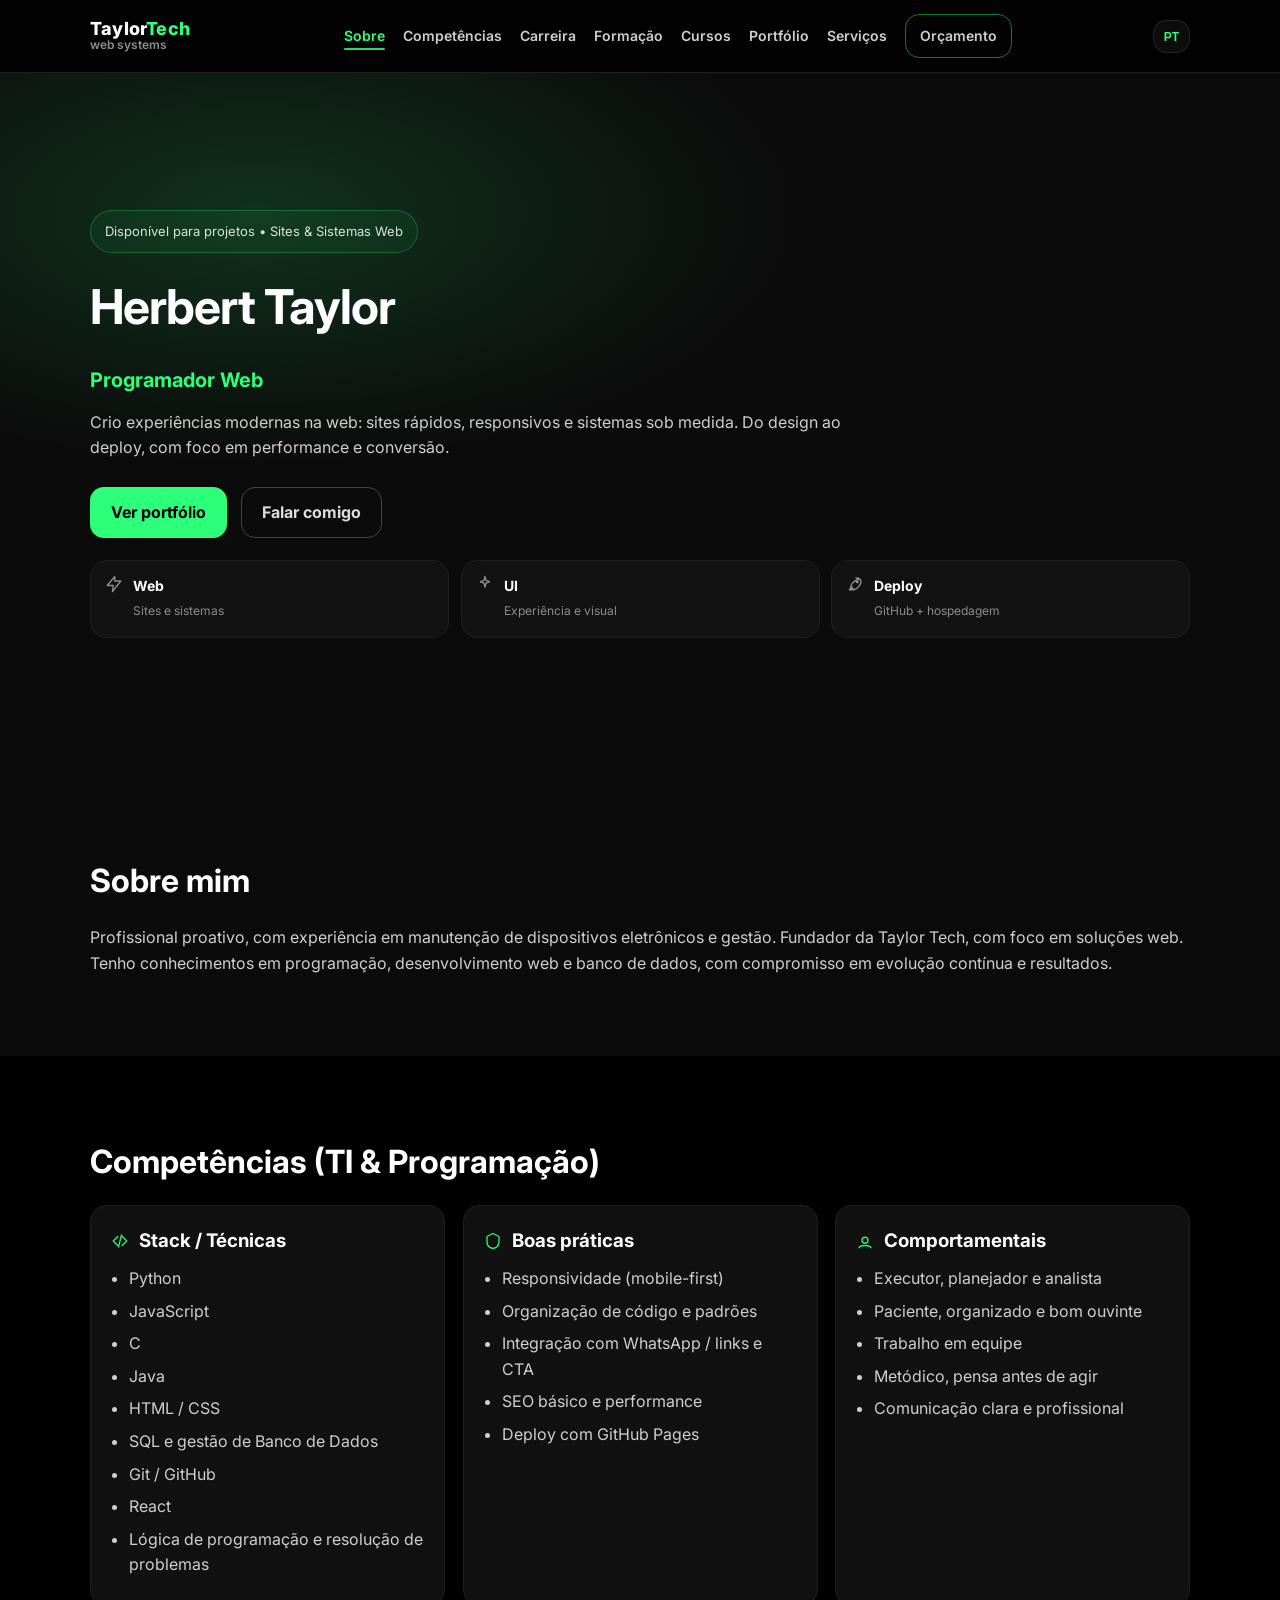
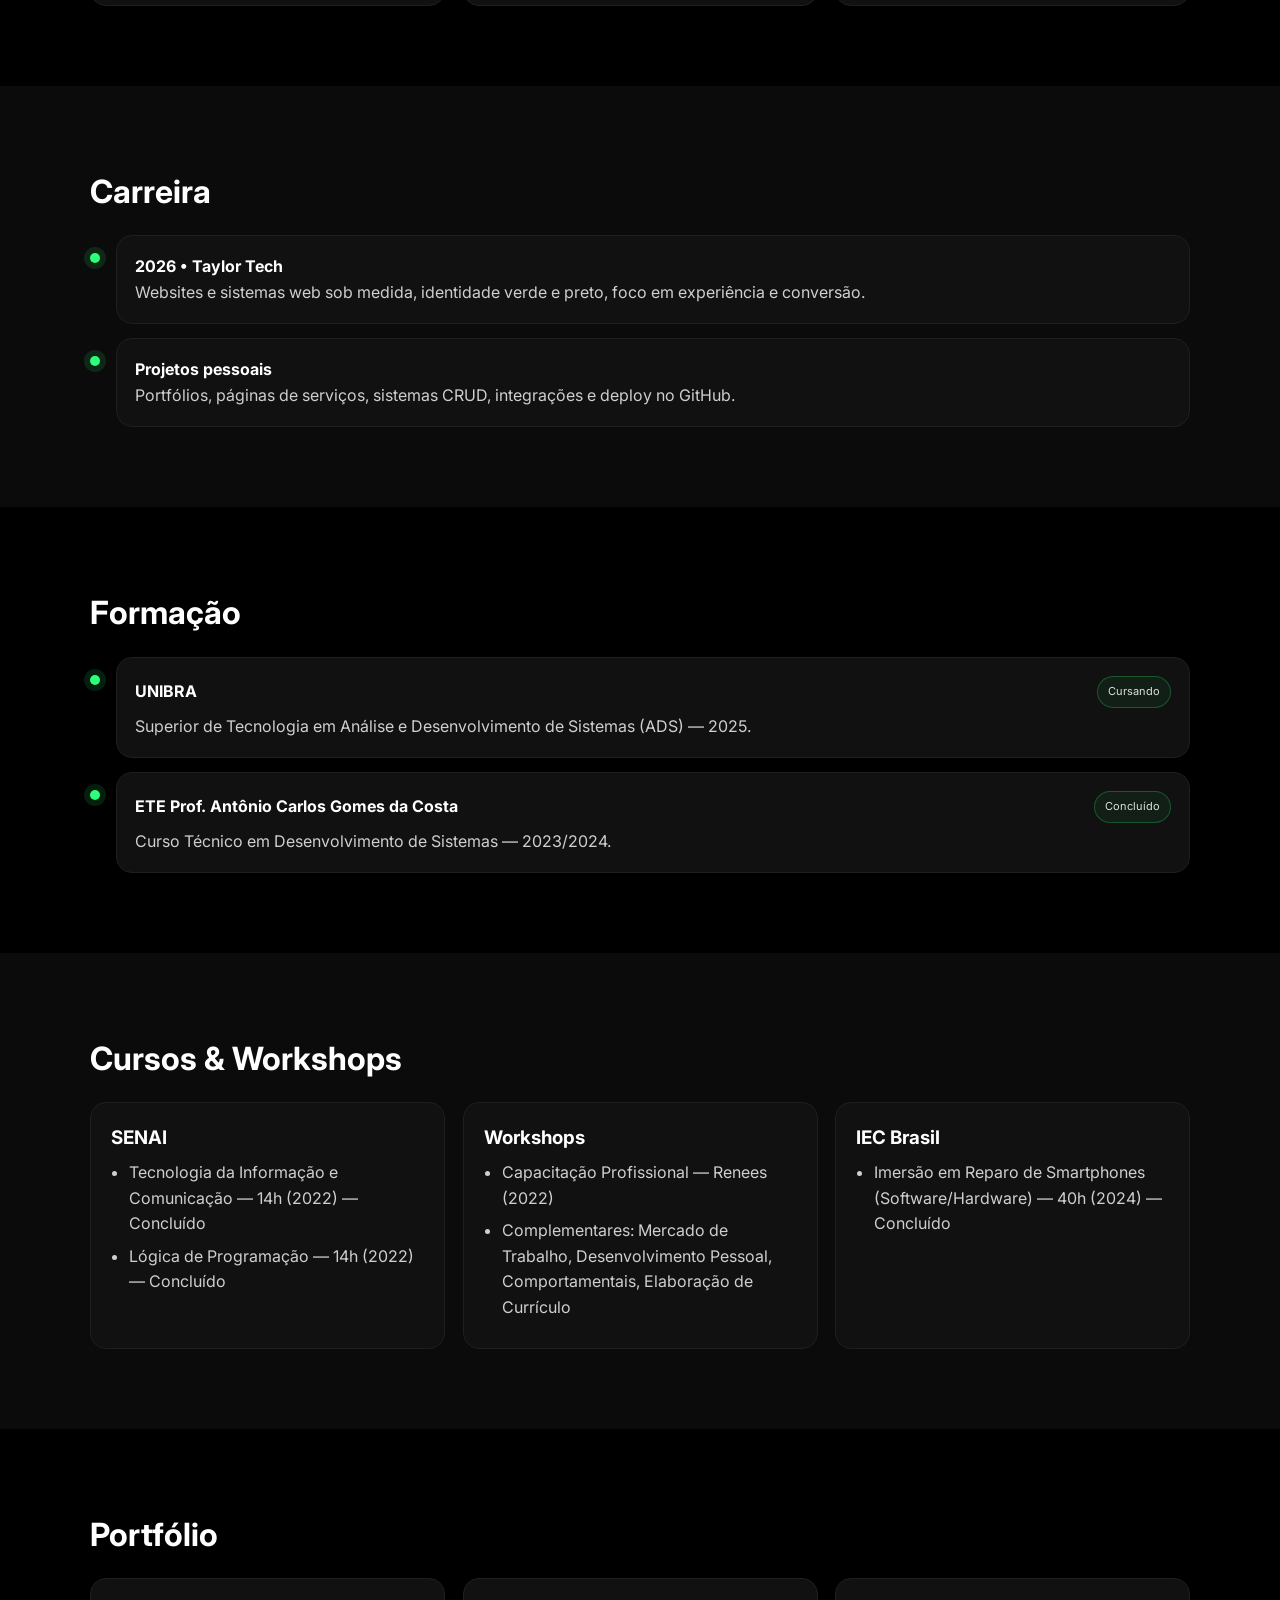
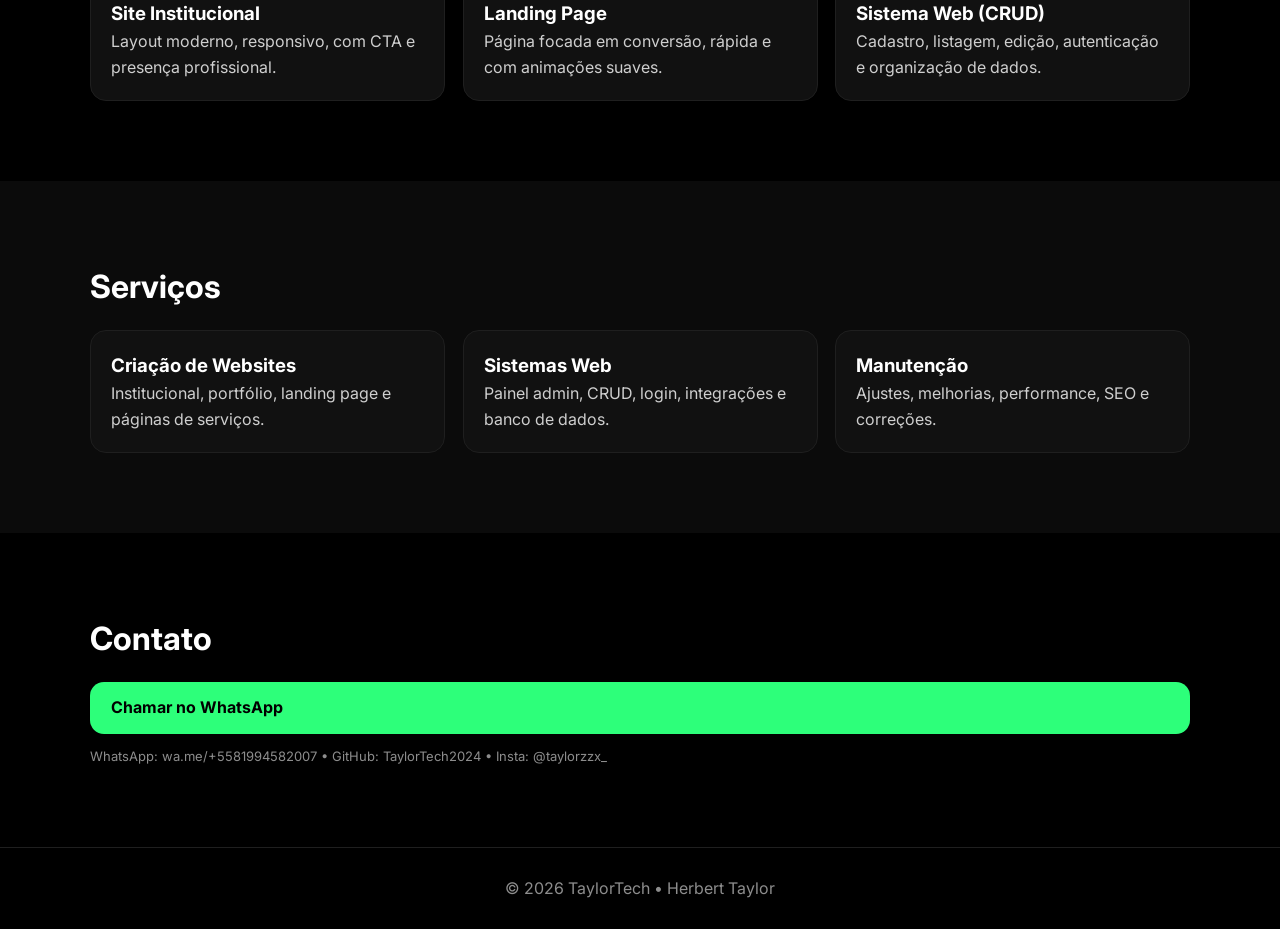
==== commit fd93aedd: "PT/EN ON" ====
--- a/index.html
+++ b/index.html
@@ -12,8 +12,8 @@
 <body>
   <header class="header">
     <div class="container nav">
+      <!-- BRAND (sem logo) -->
       <a class="brand" href="#top" data-scroll aria-label="Voltar ao topo">
-        <img src="./img/logo.png" alt="Logo TaylorTech" class="brand-logo" />
         <div class="brand-text">
           <span class="brand-name">Taylor<span>Tech</span></span>
           <span class="brand-sub">web systems</span>
@@ -163,8 +163,37 @@
       </div>
     </section>
 
+    <!-- CARREIRA -->
+    <section id="carreira" class="section">
+      <div class="container">
+        <h2 class="reveal" data-i18n="career_title">Carreira</h2>
+
+        <div class="timeline">
+          <div class="t-item reveal">
+            <div class="t-dot"></div>
+            <div class="t-box">
+              <strong data-i18n="career_1_title">2026 • Taylor Tech</strong>
+              <p class="muted" data-i18n="career_1_desc">
+                Websites e sistemas web sob medida, identidade verde e preto, foco em experiência e conversão.
+              </p>
+            </div>
+          </div>
+
+          <div class="t-item reveal">
+            <div class="t-dot"></div>
+            <div class="t-box">
+              <strong data-i18n="career_2_title">Projetos pessoais</strong>
+              <p class="muted" data-i18n="career_2_desc">
+                Portfólios, páginas de serviços, sistemas CRUD, integrações e deploy no GitHub.
+              </p>
+            </div>
+          </div>
+        </div>
+      </div>
+    </section>
+
     <!-- FORMAÇÃO (TIMELINE) -->
-    <section id="formacao" class="section">
+    <section id="formacao" class="section dark">
       <div class="container">
         <h2 class="reveal" data-i18n="edu_title">Formação</h2>
 
@@ -199,18 +228,13 @@
     </section>
 
     <!-- CURSOS -->
-    <section id="cursos" class="section dark">
+    <section id="cursos" class="section">
       <div class="container">
         <h2 class="reveal" data-i18n="courses_title">Cursos & Workshops</h2>
 
         <div class="cards">
           <div class="card reveal">
-            <div class="card-head">
-              <span class="ico" aria-hidden="true">
-                <svg viewBox="0 0 24 24" fill="none"><path d="M4 6l8-4 8 4-8 4-8-4z" stroke="currentColor" stroke-width="1.8" stroke-linejoin="round"/><path d="M4 10l8 4 8-4" stroke="currentColor" stroke-width="1.8" stroke-linejoin="round"/><path d="M4 14l8 4 8-4" stroke="currentColor" stroke-width="1.8" stroke-linejoin="round"/></svg>
-              </span>
-              <h3>SENAI</h3>
-            </div>
+            <h3>SENAI</h3>
             <ul class="list">
               <li data-i18n="course_senai_1">Tecnologia da Informação e Comunicação — 14h (2022) — Concluído</li>
               <li data-i18n="course_senai_2">Lógica de Programação — 14h (2022) — Concluído</li>
@@ -218,12 +242,7 @@
           </div>
 
           <div class="card reveal">
-            <div class="card-head">
-              <span class="ico" aria-hidden="true">
-                <svg viewBox="0 0 24 24" fill="none"><path d="M12 3v18" stroke="currentColor" stroke-width="1.8" stroke-linecap="round"/><path d="M5 10h14" stroke="currentColor" stroke-width="1.8" stroke-linecap="round"/><path d="M6 21h12" stroke="currentColor" stroke-width="1.8" stroke-linecap="round"/></svg>
-              </span>
-              <h3 data-i18n="course_ws_title">Workshops</h3>
-            </div>
+            <h3 data-i18n="course_ws_title">Workshops</h3>
             <ul class="list">
               <li data-i18n="course_ws_1">Capacitação Profissional — Renees (2022)</li>
               <li data-i18n="course_ws_2">Complementares: Mercado de Trabalho, Desenvolvimento Pessoal, Comportamentais, Elaboração de Currículo</li>
@@ -231,12 +250,7 @@
           </div>
 
           <div class="card reveal">
-            <div class="card-head">
-              <span class="ico" aria-hidden="true">
-                <svg viewBox="0 0 24 24" fill="none"><path d="M4 8h16v10H4V8z" stroke="currentColor" stroke-width="1.8"/><path d="M8 8V6h8v2" stroke="currentColor" stroke-width="1.8"/><path d="M10 12h4" stroke="currentColor" stroke-width="1.8" stroke-linecap="round"/></svg>
-              </span>
-              <h3>IEC Brasil</h3>
-            </div>
+            <h3>IEC Brasil</h3>
             <ul class="list">
               <li data-i18n="course_iec_1">Imersão em Reparo de Smartphones (Software/Hardware) — 40h (2024) — Concluído</li>
             </ul>
@@ -246,7 +260,7 @@
     </section>
 
     <!-- PORTFOLIO -->
-    <section id="portfolio" class="section">
+    <section id="portfolio" class="section dark">
       <div class="container">
         <h2 class="reveal" data-i18n="portfolio_title">Portfólio</h2>
         <div class="cards">
@@ -266,8 +280,8 @@
       </div>
     </section>
 
-    <!-- SERVICES -->
-    <section id="servicos" class="section dark">
+    <!-- SERVIÇOS -->
+    <section id="servicos" class="section">
       <div class="container">
         <h2 class="reveal" data-i18n="services_title">Serviços</h2>
         <div class="cards">
@@ -287,16 +301,14 @@
       </div>
     </section>
 
-    <!-- CONTACT -->
-    <section id="contato" class="section">
+    <!-- CONTATO -->
+    <section id="contato" class="section dark">
       <div class="container">
         <h2 class="reveal" data-i18n="contact_title">Contato</h2>
-
         <div class="contact reveal">
           <a class="btn primary" href="https://wa.me/5581994582007" target="_blank" rel="noreferrer" data-i18n="contact_btn">
             Chamar no WhatsApp
           </a>
-
           <p class="muted small-text" data-i18n="contact_note">
             WhatsApp: wa.me/+5581994582007 • GitHub: TaylorTech2024 • Insta: @taylorzzx_
           </p>
--- a/css/style.css
+++ b/css/style.css
@@ -19,13 +19,8 @@
   line-height: 1.6;
 }
 
-.container{
-  width: 90%;
-  max-width: 1100px;
-  margin: auto;
-}
-
-/* HEADER */
+.container{ width: 90%; max-width: 1100px; margin: auto; }
+
 .header{
   background: rgba(0,0,0,.78);
   border-bottom: 1px solid var(--stroke);
@@ -42,26 +37,10 @@
   gap: 16px;
 }
 
-/* BRAND */
 .brand{
-  display:flex;
-  align-items:center;
-  gap: 14px;
   text-decoration:none;
   color: var(--text);
 }
-
-/* ✅ LOGO MAIOR AQUI */
-.brand-logo{
-  width: 64px;      /* era ~42 */
-  height: 64px;     /* era ~42 */
-  object-fit: contain;
-  border-radius: 18px;
-  background: rgba(255,255,255,.04);
-  border: 1px solid rgba(45,255,122,.25);
-  padding: 8px;
-}
-
 .brand-text{ display:flex; flex-direction:column; line-height: 1.05; }
 .brand-name{ font-size: 18px; font-weight: 800; letter-spacing: .2px; }
 .brand-name span{ color: var(--green); }
@@ -87,7 +66,6 @@
   border-radius: 99px;
 }
 
-/* LANGUAGE */
 .lang{
   border: 1px solid rgba(255,255,255,.10);
   background: rgba(255,255,255,.04);
@@ -102,7 +80,6 @@
   font-size: 12px;
 }
 
-/* BUTTONS */
 .btn{
   display:inline-block;
   padding: 12px 20px;
@@ -118,7 +95,6 @@
 .btn.ghost{ border-color: #444; color: #ddd; }
 .btn.small{ padding: 10px 14px; }
 
-/* HERO */
 .hero{
   min-height: 78vh;
   display:flex;
@@ -146,7 +122,6 @@
 
 .actions{ display:flex; gap: 14px; flex-wrap: wrap; }
 
-/* ICONS */
 .ico{
   width: 18px;
   height: 18px;
@@ -175,12 +150,10 @@
 .stat strong{ display:block; font-size: 14px; }
 .stat span{ color: var(--muted2); font-size: 12px; }
 
-/* SECTIONS */
 .section{ padding: 80px 0; }
 .section.dark{ background: var(--bg2); }
 h2{ margin-bottom: 18px; font-size: 32px; }
 
-/* TIMELINE */
 .timeline{ display:grid; gap: 14px; }
 .t-item{ display:grid; grid-template-columns: 14px 1fr; gap: 12px; align-items:start; }
 .t-dot{
@@ -211,7 +184,6 @@
   color: rgba(255,255,255,.86);
 }
 
-/* CARDS */
 .cards{
   display:grid;
   grid-template-columns: repeat(auto-fit, minmax(240px, 1fr));
@@ -231,7 +203,6 @@
   gap: 10px;
   margin-bottom: 10px;
 }
-.card h3{ margin-bottom: 10px; }
 
 .list{ padding-left: 18px; color: var(--muted); }
 .list li{ margin: 7px 0; }
@@ -240,7 +211,6 @@
 .muted{ color: var(--muted); }
 .small-text{ font-size: 13px; color: var(--muted2); }
 
-/* FOOTER */
 .footer{
   padding: 28px;
   text-align:center;
@@ -249,7 +219,6 @@
   color: var(--muted2);
 }
 
-/* REVEAL */
 .reveal{
   opacity: 0;
   transform: translateY(16px);
@@ -264,9 +233,8 @@
 @media (max-width: 820px){
   .hero-content h2{ font-size: 38px; }
   .mini-stats{ grid-template-columns: 1fr; }
-  .brand-logo{ width: 58px; height: 58px; }
 }
 @media (max-width: 620px){
   .menu{ display:none; }
   .hero{ min-height: 70vh; }
-}+} 
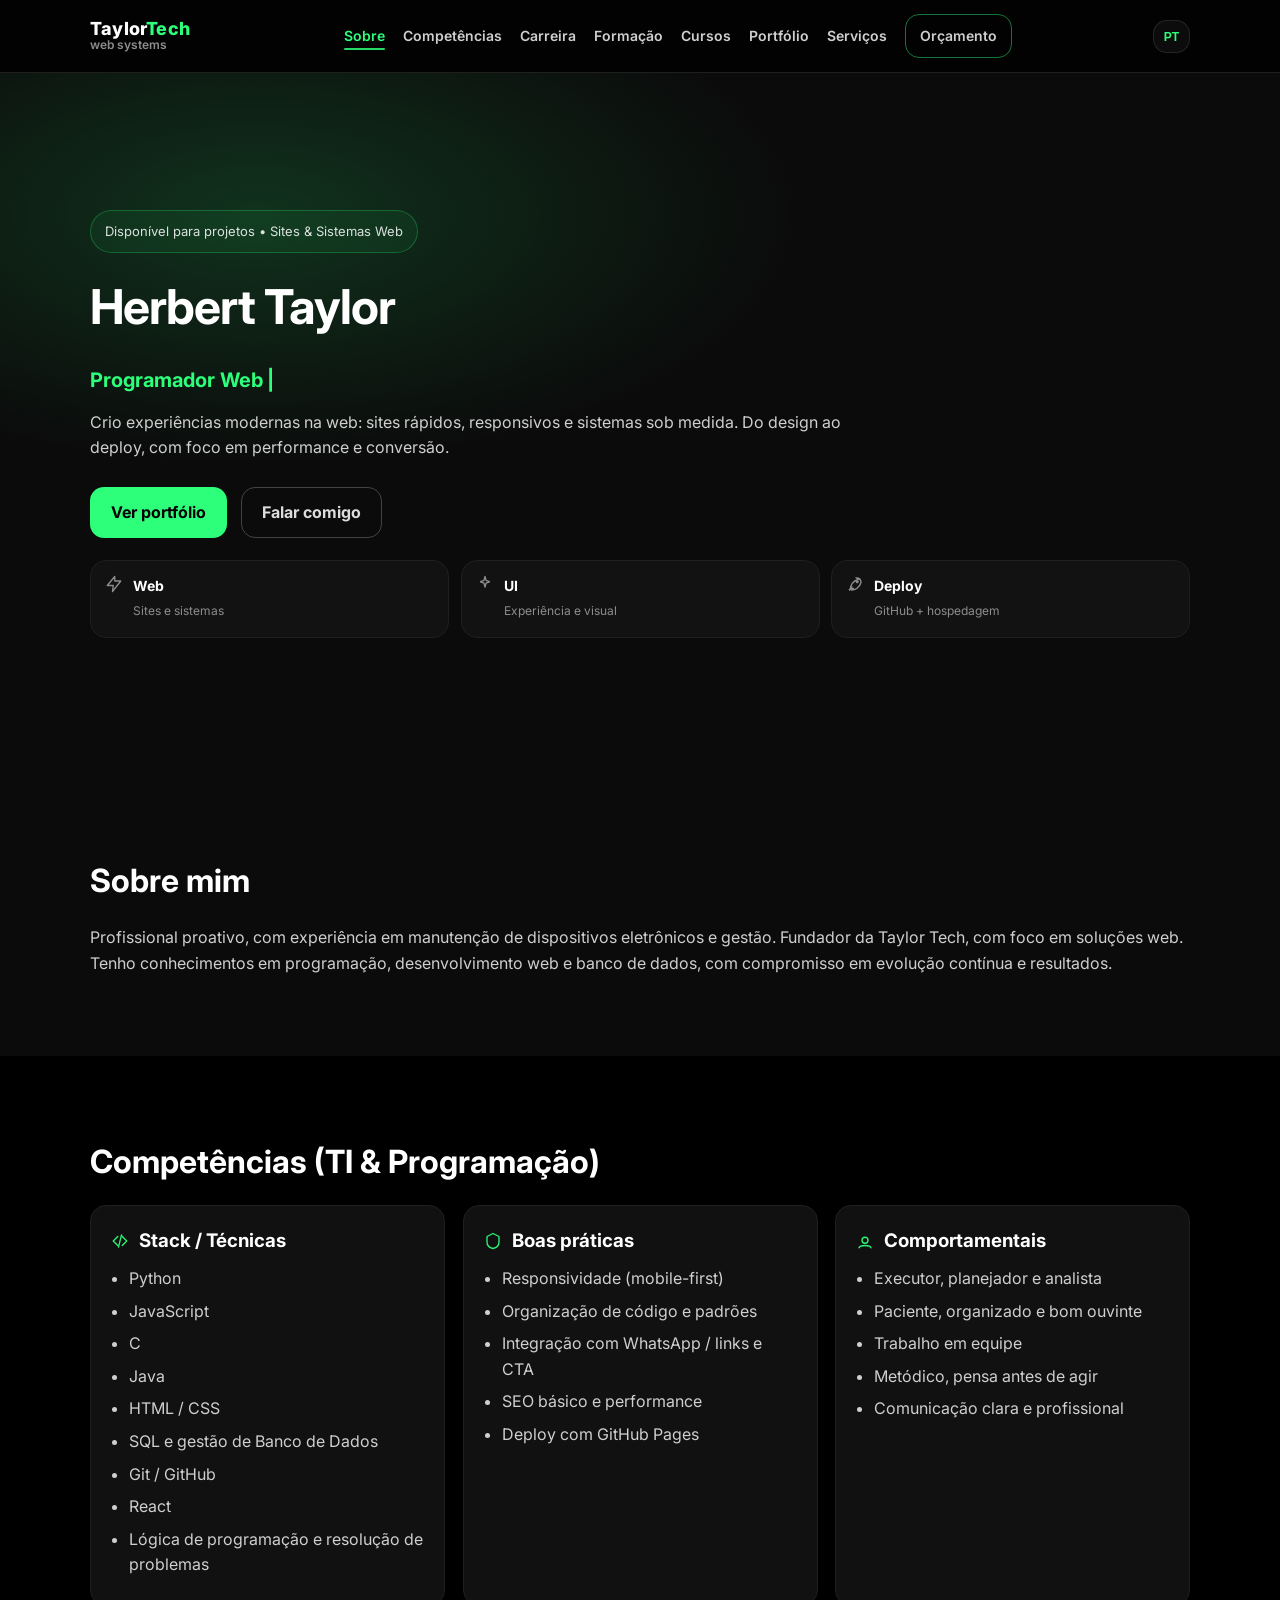
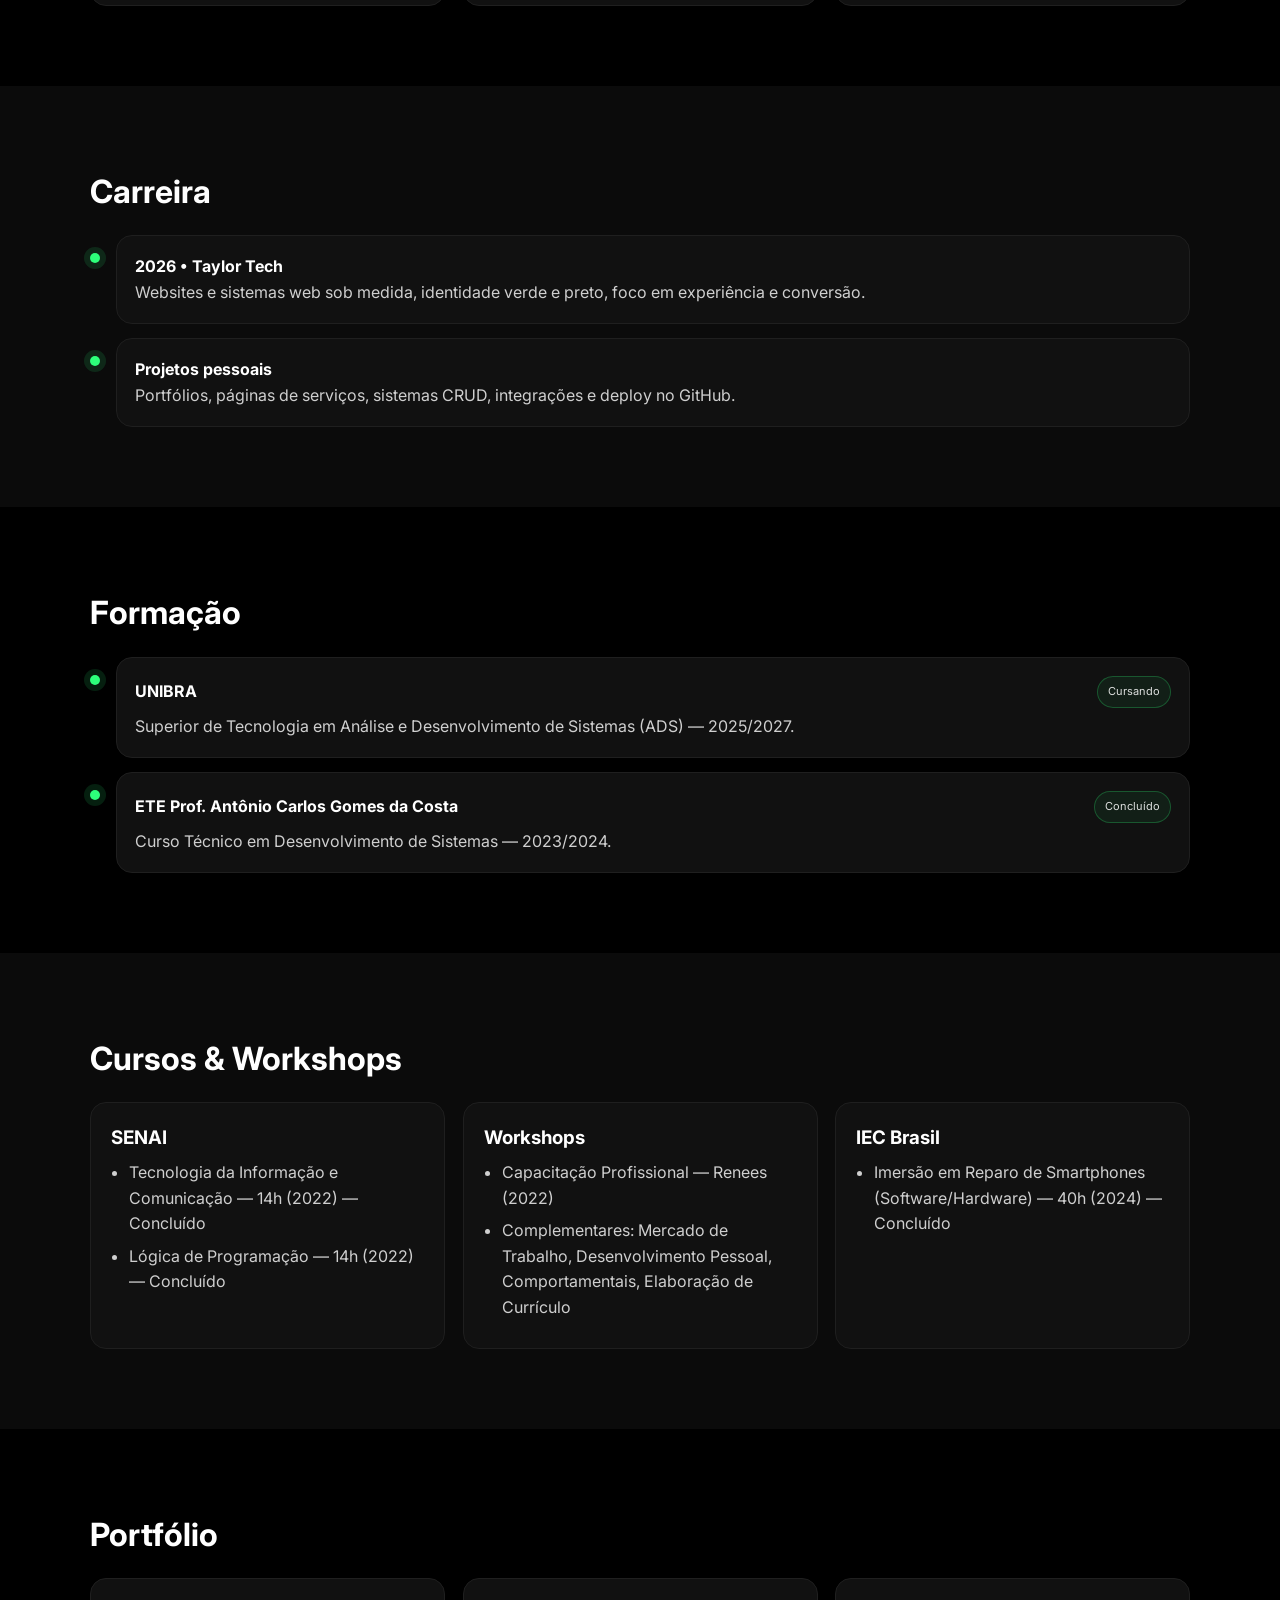
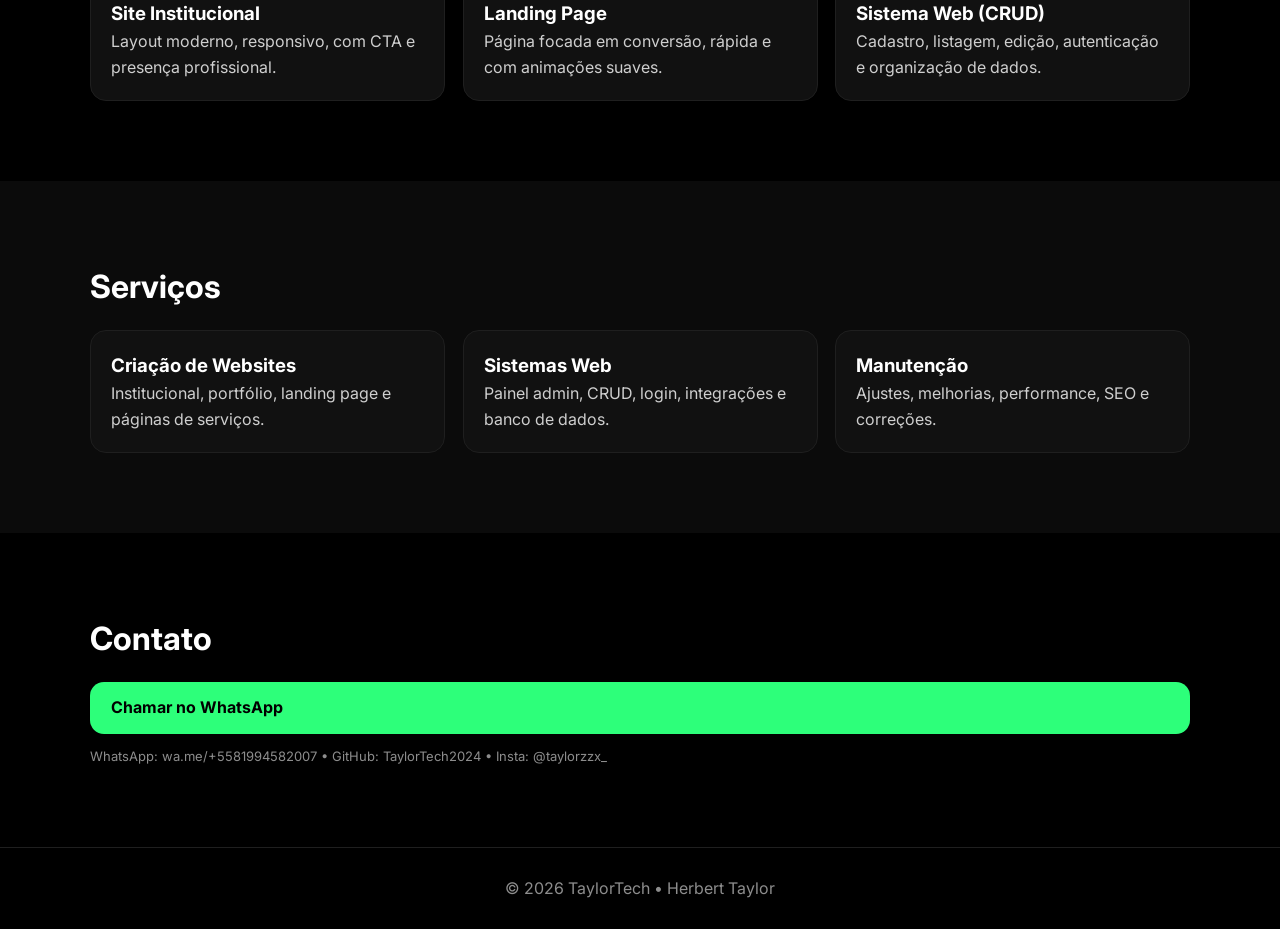
==== commit 309512ab: "atualização geral" ====
--- a/index.html
+++ b/index.html
@@ -44,8 +44,10 @@
         <div class="pill" data-i18n="hero_pill">Disponível para projetos • Sites & Sistemas Web</div>
 
         <h2 data-i18n="hero_name">Herbert Taylor</h2>
-        <h3 data-i18n="hero_role">Programador Web</h3>
-
+<h3 class="role">
+  <span id="roleText">Programador Web</span>
+  <span class="cursor">|</span>
+</h3>
         <p data-i18n="hero_desc">
           Crio experiências modernas na web: sites rápidos, responsivos e sistemas
           sob medida. Do design ao deploy, com foco em performance e conversão.
@@ -206,8 +208,8 @@
                 <span class="badge" data-i18n="edu_1_badge">Cursando</span>
               </div>
               <p class="muted" data-i18n="edu_1_desc">
-                Superior de Tecnologia em Análise e Desenvolvimento de Sistemas (ADS) — 2025.
-              </p>
+  Superior de Tecnologia em Análise e Desenvolvimento de Sistemas (ADS) — 2025/2027.
+</p>
             </div>
           </div>
 
--- a/css/style.css
+++ b/css/style.css
@@ -237,4 +237,23 @@
 @media (max-width: 620px){
   .menu{ display:none; }
   .hero{ min-height: 70vh; }
-} +} 
+/* ROLE ANIMADO */
+.role{
+  color: var(--green);
+  font-size: 20px;
+  margin-bottom: 12px;
+  display: flex;
+  align-items: center;
+  gap: 4px;
+}
+
+.cursor{
+  animation: blink 1s infinite;
+  font-weight: 700;
+}
+
+@keyframes blink{
+  0%, 50%, 100% { opacity: 1; }
+  25%, 75% { opacity: 0; }
+}
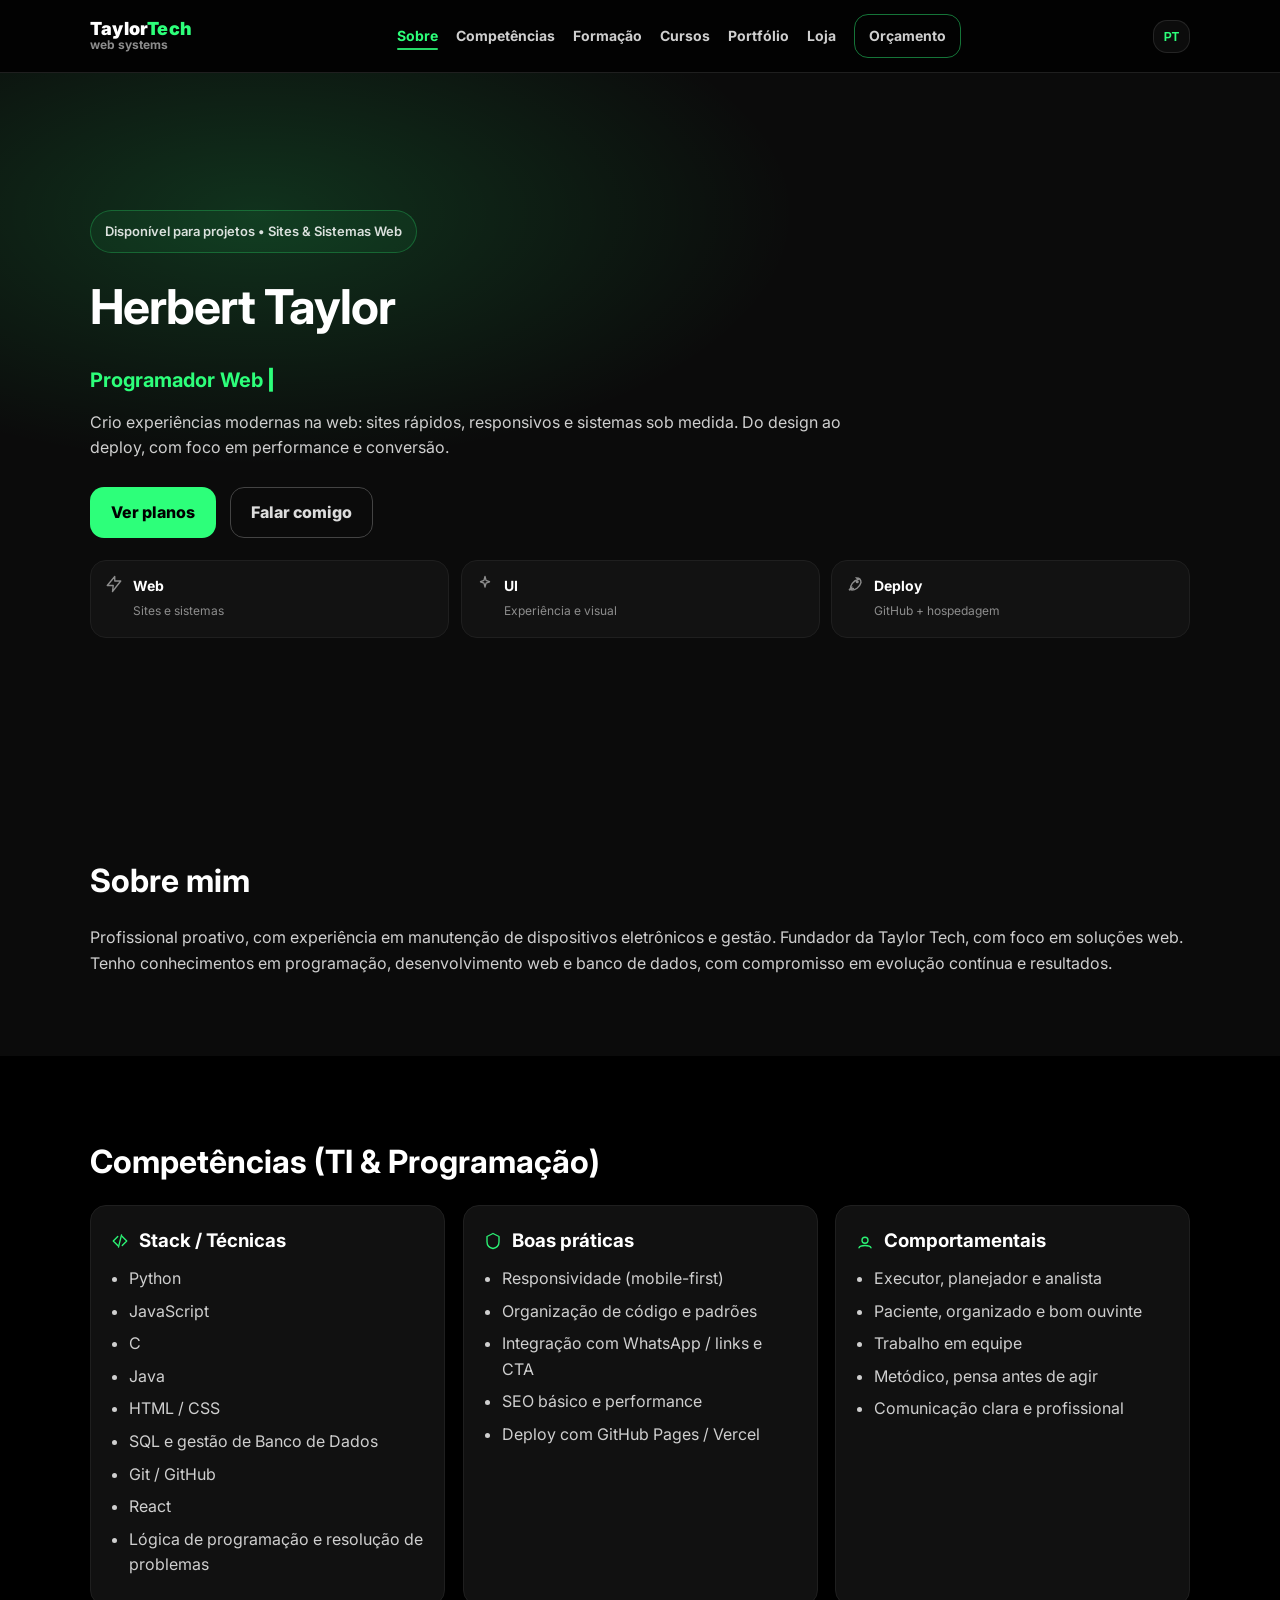
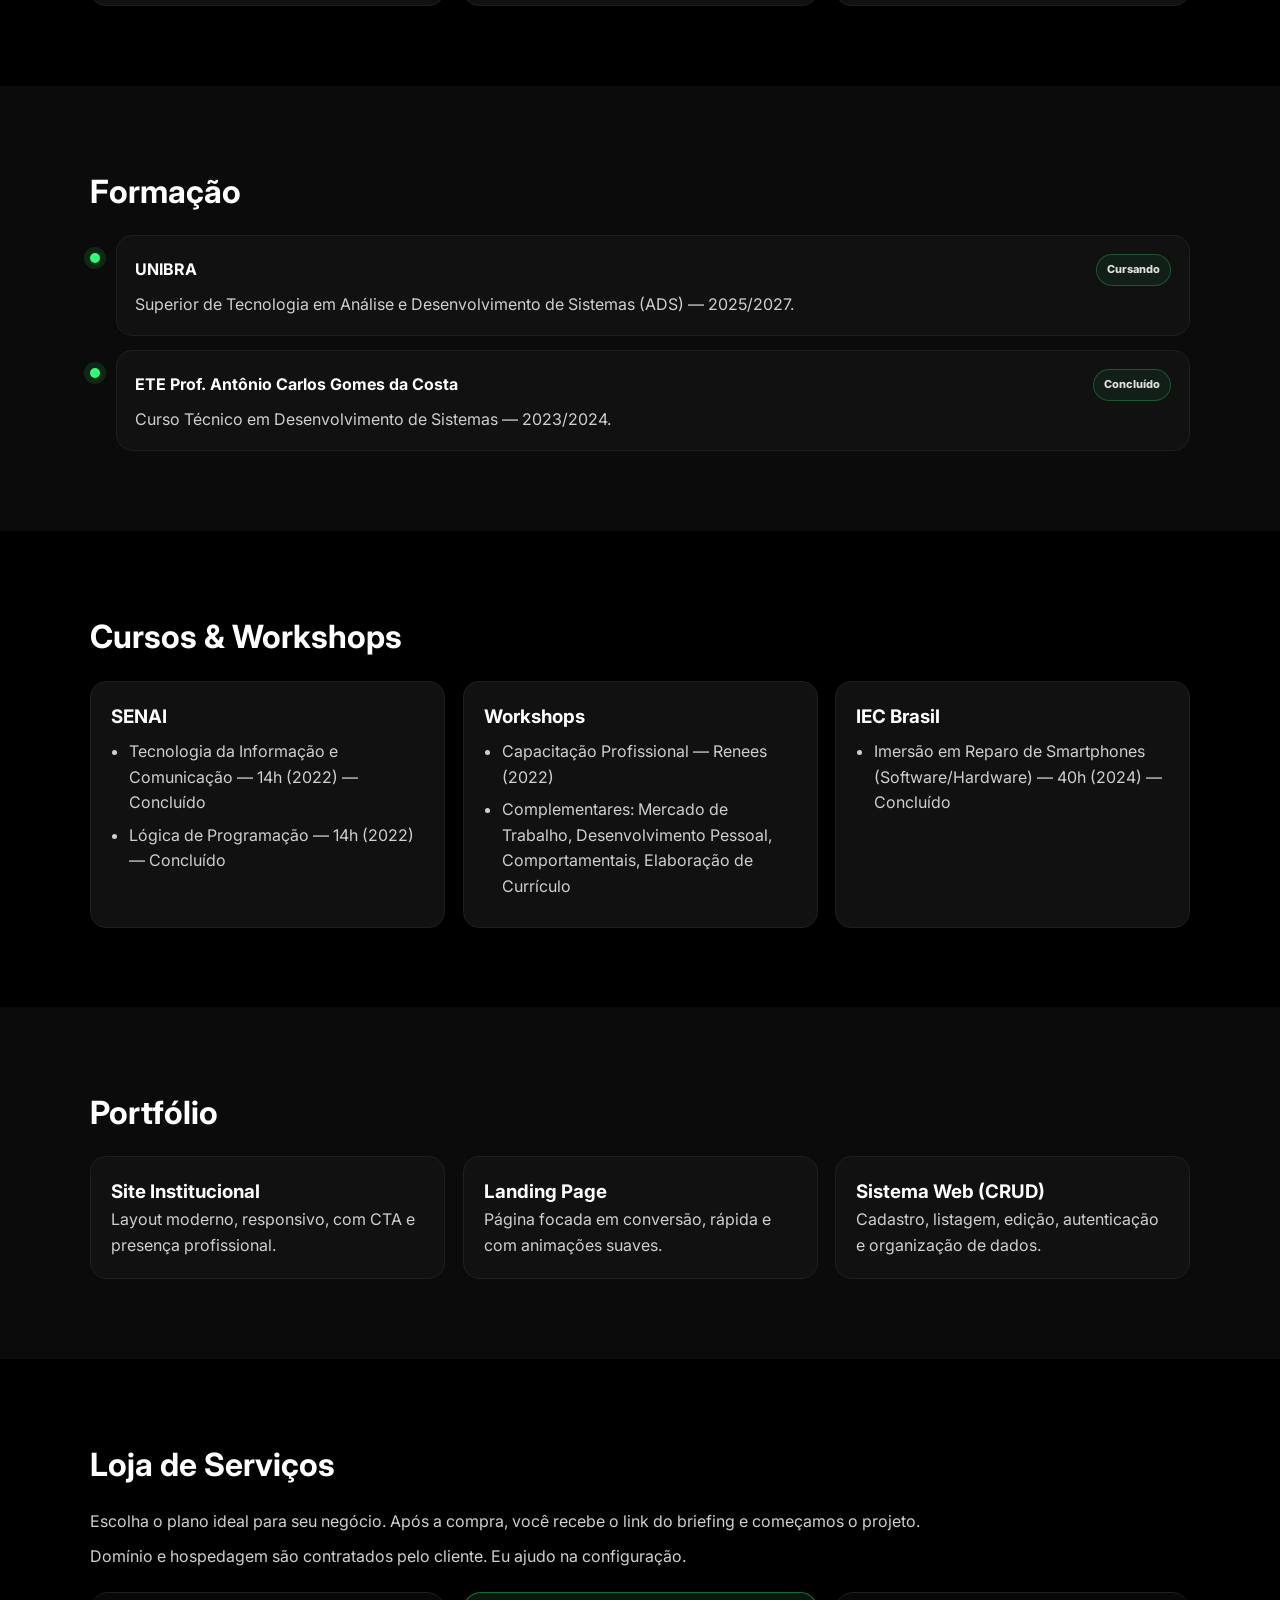
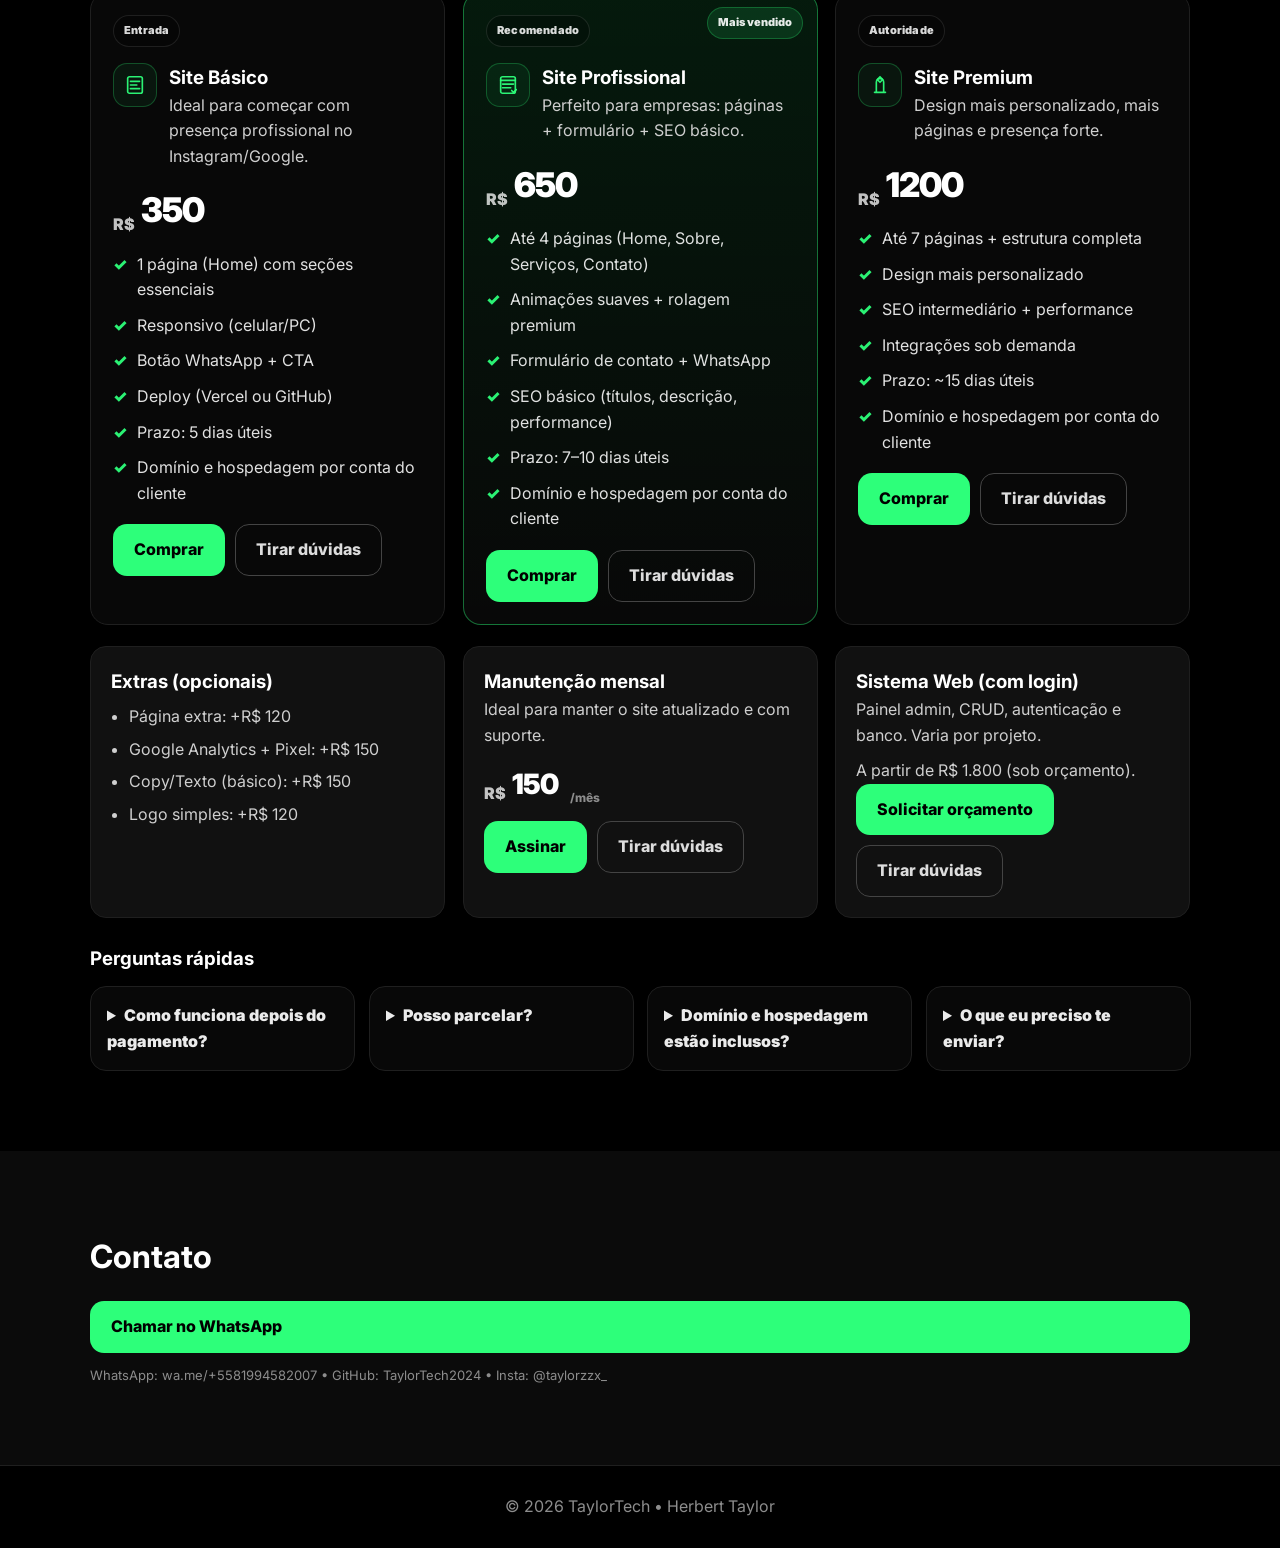
==== commit a466b0cc: "add loja" ====
--- a/index.html
+++ b/index.html
@@ -6,7 +6,7 @@
   <title>TaylorTech | Web Development</title>
 
   <link rel="stylesheet" href="./css/style.css" />
-  <link href="https://fonts.googleapis.com/css2?family=Inter:wght@300;400;600;700;800&display=swap" rel="stylesheet">
+  <link href="https://fonts.googleapis.com/css2?family=Inter:wght@300;400;600;700;800;900&display=swap" rel="stylesheet">
 </head>
 
 <body>
@@ -23,11 +23,10 @@
       <nav class="menu" aria-label="Menu">
         <a href="#sobre" data-scroll data-i18n="nav_about">Sobre</a>
         <a href="#competencias" data-scroll data-i18n="nav_skills">Competências</a>
-        <a href="#carreira" data-scroll data-i18n="nav_career">Carreira</a>
         <a href="#formacao" data-scroll data-i18n="nav_edu">Formação</a>
         <a href="#cursos" data-scroll data-i18n="nav_courses">Cursos</a>
         <a href="#portfolio" data-scroll data-i18n="nav_portfolio">Portfólio</a>
-        <a href="#servicos" data-scroll data-i18n="nav_services">Serviços</a>
+        <a href="#loja" data-scroll data-i18n="nav_shop">Loja</a>
         <a href="#contato" class="btn small" data-scroll data-i18n="nav_quote">Orçamento</a>
       </nav>
 
@@ -44,24 +43,29 @@
         <div class="pill" data-i18n="hero_pill">Disponível para projetos • Sites & Sistemas Web</div>
 
         <h2 data-i18n="hero_name">Herbert Taylor</h2>
-<h3 class="role">
-  <span id="roleText">Programador Web</span>
-  <span class="cursor">|</span>
-</h3>
+
+        <!-- ROLE ANIMADO -->
+        <h3 class="role">
+          <span id="roleText">Programador Web</span>
+          <span class="cursor">|</span>
+        </h3>
+
         <p data-i18n="hero_desc">
-          Crio experiências modernas na web: sites rápidos, responsivos e sistemas
-          sob medida. Do design ao deploy, com foco em performance e conversão.
+          Crio experiências modernas na web: sites rápidos, responsivos e sistemas sob medida.
+          Do design ao deploy, com foco em performance e conversão.
         </p>
 
         <div class="actions">
-          <a href="#portfolio" class="btn primary" data-scroll data-i18n="hero_btn_portfolio">Ver portfólio</a>
+          <a href="#loja" class="btn primary" data-scroll data-i18n="hero_btn_shop">Ver planos</a>
           <a href="#contato" class="btn ghost" data-scroll data-i18n="hero_btn_contact">Falar comigo</a>
         </div>
 
         <div class="mini-stats">
           <div class="stat reveal">
             <span class="ico" aria-hidden="true">
-              <svg viewBox="0 0 24 24" fill="none"><path d="M13 2L3 14h8l-1 8 11-14h-8l0-6z" stroke="currentColor" stroke-width="1.8" stroke-linejoin="round"/></svg>
+              <svg viewBox="0 0 24 24" fill="none">
+                <path d="M13 2L3 14h8l-1 8 11-14h-8l0-6z" stroke="currentColor" stroke-width="1.8" stroke-linejoin="round"/>
+              </svg>
             </span>
             <div>
               <strong data-i18n="stat1_title">Web</strong>
@@ -71,7 +75,9 @@
 
           <div class="stat reveal">
             <span class="ico" aria-hidden="true">
-              <svg viewBox="0 0 24 24" fill="none"><path d="M12 2l1.4 5.2L18 9l-4.6 1.8L12 16l-1.4-5.2L6 9l4.6-1.8L12 2z" stroke="currentColor" stroke-width="1.8" stroke-linejoin="round"/></svg>
+              <svg viewBox="0 0 24 24" fill="none">
+                <path d="M12 2l1.4 5.2L18 9l-4.6 1.8L12 16l-1.4-5.2L6 9l4.6-1.8L12 2z" stroke="currentColor" stroke-width="1.8" stroke-linejoin="round"/>
+              </svg>
             </span>
             <div>
               <strong data-i18n="stat2_title">UI</strong>
@@ -81,7 +87,11 @@
 
           <div class="stat reveal">
             <span class="ico" aria-hidden="true">
-              <svg viewBox="0 0 24 24" fill="none"><path d="M14 4c4 0 6 2 6 6-2 7-8 10-12 10-1 0-2-1-2-2 0-4 3-10 10-12z" stroke="currentColor" stroke-width="1.8"/><path d="M8 16l-4 4 6-2" stroke="currentColor" stroke-width="1.8" stroke-linecap="round"/><path d="M15 9h0" stroke="currentColor" stroke-width="4" stroke-linecap="round"/></svg>
+              <svg viewBox="0 0 24 24" fill="none">
+                <path d="M14 4c4 0 6 2 6 6-2 7-8 10-12 10-1 0-2-1-2-2 0-4 3-10 10-12z" stroke="currentColor" stroke-width="1.8"/>
+                <path d="M8 16l-4 4 6-2" stroke="currentColor" stroke-width="1.8" stroke-linecap="round"/>
+                <path d="M15 9h0" stroke="currentColor" stroke-width="4" stroke-linecap="round"/>
+              </svg>
             </span>
             <div>
               <strong data-i18n="stat3_title">Deploy</strong>
@@ -113,7 +123,11 @@
           <div class="card reveal">
             <div class="card-head">
               <span class="ico" aria-hidden="true">
-                <svg viewBox="0 0 24 24" fill="none"><path d="M9 18l-6-6 6-6" stroke="currentColor" stroke-width="1.8" stroke-linecap="round" stroke-linejoin="round"/><path d="M15 6l6 6-6 6" stroke="currentColor" stroke-width="1.8" stroke-linecap="round" stroke-linejoin="round"/><path d="M14 4l-4 16" stroke="currentColor" stroke-width="1.8" stroke-linecap="round"/></svg>
+                <svg viewBox="0 0 24 24" fill="none">
+                  <path d="M9 18l-6-6 6-6" stroke="currentColor" stroke-width="1.8" stroke-linecap="round" stroke-linejoin="round"/>
+                  <path d="M15 6l6 6-6 6" stroke="currentColor" stroke-width="1.8" stroke-linecap="round" stroke-linejoin="round"/>
+                  <path d="M14 4l-4 16" stroke="currentColor" stroke-width="1.8" stroke-linecap="round"/>
+                </svg>
               </span>
               <h3 data-i18n="skills_tech_title">Stack / Técnicas</h3>
             </div>
@@ -133,7 +147,9 @@
           <div class="card reveal">
             <div class="card-head">
               <span class="ico" aria-hidden="true">
-                <svg viewBox="0 0 24 24" fill="none"><path d="M12 2l8 4v7c0 5-3 8-8 9-5-1-8-4-8-9V6l8-4z" stroke="currentColor" stroke-width="1.8" stroke-linejoin="round"/></svg>
+                <svg viewBox="0 0 24 24" fill="none">
+                  <path d="M12 2l8 4v7c0 5-3 8-8 9-5-1-8-4-8-9V6l8-4z" stroke="currentColor" stroke-width="1.8" stroke-linejoin="round"/>
+                </svg>
               </span>
               <h3 data-i18n="skills_practices_title">Boas práticas</h3>
             </div>
@@ -142,14 +158,17 @@
               <li data-i18n="skills_patterns">Organização de código e padrões</li>
               <li data-i18n="skills_cta">Integração com WhatsApp / links e CTA</li>
               <li data-i18n="skills_seo">SEO básico e performance</li>
-              <li data-i18n="skills_deploy">Deploy com GitHub Pages</li>
+              <li data-i18n="skills_deploy">Deploy com GitHub Pages / Vercel</li>
             </ul>
           </div>
 
           <div class="card reveal">
             <div class="card-head">
               <span class="ico" aria-hidden="true">
-                <svg viewBox="0 0 24 24" fill="none"><path d="M16 11a4 4 0 10-8 0 4 4 0 008 0z" stroke="currentColor" stroke-width="1.8"/><path d="M4 21c1.5-4 14.5-4 16 0" stroke="currentColor" stroke-width="1.8" stroke-linecap="round"/></svg>
+                <svg viewBox="0 0 24 24" fill="none">
+                  <path d="M16 11a4 4 0 10-8 0 4 4 0 008 0z" stroke="currentColor" stroke-width="1.8"/>
+                  <path d="M4 21c1.5-4 14.5-4 16 0" stroke="currentColor" stroke-width="1.8" stroke-linecap="round"/>
+                </svg>
               </span>
               <h3 data-i18n="skills_soft_title">Comportamentais</h3>
             </div>
@@ -165,37 +184,8 @@
       </div>
     </section>
 
-    <!-- CARREIRA -->
-    <section id="carreira" class="section">
-      <div class="container">
-        <h2 class="reveal" data-i18n="career_title">Carreira</h2>
-
-        <div class="timeline">
-          <div class="t-item reveal">
-            <div class="t-dot"></div>
-            <div class="t-box">
-              <strong data-i18n="career_1_title">2026 • Taylor Tech</strong>
-              <p class="muted" data-i18n="career_1_desc">
-                Websites e sistemas web sob medida, identidade verde e preto, foco em experiência e conversão.
-              </p>
-            </div>
-          </div>
-
-          <div class="t-item reveal">
-            <div class="t-dot"></div>
-            <div class="t-box">
-              <strong data-i18n="career_2_title">Projetos pessoais</strong>
-              <p class="muted" data-i18n="career_2_desc">
-                Portfólios, páginas de serviços, sistemas CRUD, integrações e deploy no GitHub.
-              </p>
-            </div>
-          </div>
-        </div>
-      </div>
-    </section>
-
-    <!-- FORMAÇÃO (TIMELINE) -->
-    <section id="formacao" class="section dark">
+    <!-- FORMAÇÃO -->
+    <section id="formacao" class="section">
       <div class="container">
         <h2 class="reveal" data-i18n="edu_title">Formação</h2>
 
@@ -208,8 +198,8 @@
                 <span class="badge" data-i18n="edu_1_badge">Cursando</span>
               </div>
               <p class="muted" data-i18n="edu_1_desc">
-  Superior de Tecnologia em Análise e Desenvolvimento de Sistemas (ADS) — 2025/2027.
-</p>
+                Superior de Tecnologia em Análise e Desenvolvimento de Sistemas (ADS) — 2025/2027.
+              </p>
             </div>
           </div>
 
@@ -230,7 +220,7 @@
     </section>
 
     <!-- CURSOS -->
-    <section id="cursos" class="section">
+    <section id="cursos" class="section dark">
       <div class="container">
         <h2 class="reveal" data-i18n="courses_title">Cursos & Workshops</h2>
 
@@ -261,8 +251,8 @@
       </div>
     </section>
 
-    <!-- PORTFOLIO -->
-    <section id="portfolio" class="section dark">
+    <!-- PORTFÓLIO -->
+    <section id="portfolio" class="section">
       <div class="container">
         <h2 class="reveal" data-i18n="portfolio_title">Portfólio</h2>
         <div class="cards">
@@ -282,29 +272,218 @@
       </div>
     </section>
 
-    <!-- SERVIÇOS -->
-    <section id="servicos" class="section">
-      <div class="container">
-        <h2 class="reveal" data-i18n="services_title">Serviços</h2>
-        <div class="cards">
-          <div class="card reveal">
-            <h3 data-i18n="s1_title">Criação de Websites</h3>
-            <p class="muted" data-i18n="s1_desc">Institucional, portfólio, landing page e páginas de serviços.</p>
-          </div>
-          <div class="card reveal">
-            <h3 data-i18n="s2_title">Sistemas Web</h3>
-            <p class="muted" data-i18n="s2_desc">Painel admin, CRUD, login, integrações e banco de dados.</p>
-          </div>
-          <div class="card reveal">
-            <h3 data-i18n="s3_title">Manutenção</h3>
-            <p class="muted" data-i18n="s3_desc">Ajustes, melhorias, performance, SEO e correções.</p>
+    <!-- LOJA -->
+    <section id="loja" class="section dark">
+      <div class="container">
+        <div class="shop-head">
+          <h2 class="reveal" data-i18n="shop_title">Loja de Serviços</h2>
+          <p class="muted reveal" data-i18n="shop_subtitle">
+            Escolha o plano ideal para seu negócio. Após a compra, você recebe o link do briefing e começamos o projeto.
+          </p>
+          <p class="muted reveal" style="margin-top:10px" data-i18n="hosting_note">
+            Domínio e hospedagem são contratados pelo cliente. Eu ajudo na configuração.
+          </p>
+        </div>
+
+        <div class="pricing">
+          <!-- Básico -->
+          <div class="price-card reveal">
+            <div class="price-top">
+              <span class="tag" data-i18n="plan_basic_tag">Entrada</span>
+
+              <div class="plan-hero">
+                <div class="plan-icon" aria-hidden="true">
+                  <svg viewBox="0 0 24 24" fill="none">
+                    <path d="M7 8h10M7 12h7M7 16h10" stroke="currentColor" stroke-width="1.8" stroke-linecap="round"/>
+                    <path d="M6 3h12a2 2 0 012 2v14a2 2 0 01-2 2H6a2 2 0 01-2-2V5a2 2 0 012-2z" stroke="currentColor" stroke-width="1.8"/>
+                  </svg>
+                </div>
+                <div>
+                  <h3 data-i18n="plan_basic_title">Site Básico</h3>
+                  <p class="muted" data-i18n="plan_basic_desc">Ideal para começar com presença profissional no Instagram/Google.</p>
+                </div>
+              </div>
+            </div>
+
+            <div class="price">
+              <span class="currency">R$</span>
+              <span class="value">350</span>
+            </div>
+
+            <ul class="checks">
+              <li data-i18n="basic_1">1 página (Home) com seções essenciais</li>
+              <li data-i18n="basic_2">Responsivo (celular/PC)</li>
+              <li data-i18n="basic_3">Botão WhatsApp + CTA</li>
+              <li data-i18n="basic_4">Deploy (Vercel ou GitHub)</li>
+              <li data-i18n="basic_5">Prazo: 5 dias úteis</li>
+              <li data-i18n="hosting_client">Domínio e hospedagem por conta do cliente</li>
+            </ul>
+
+            <div class="price-actions">
+              <a class="btn primary buy-btn" href="#" data-plan="basic" data-i18n="btn_buy">Comprar</a>
+              <a class="btn ghost" href="#" data-plan="basic" data-wpp data-i18n="btn_talk">Tirar dúvidas</a>
+            </div>
+          </div>
+
+          <!-- Profissional (destaque) -->
+          <div class="price-card featured reveal">
+            <div class="badge-top" data-i18n="featured_badge">Mais vendido</div>
+
+            <div class="price-top">
+              <span class="tag" data-i18n="plan_pro_tag">Recomendado</span>
+
+              <div class="plan-hero">
+                <div class="plan-icon" aria-hidden="true">
+                  <svg viewBox="0 0 24 24" fill="none">
+                    <path d="M4 7h16M6 11h12M6 15h9" stroke="currentColor" stroke-width="1.8" stroke-linecap="round"/>
+                    <path d="M4 5a2 2 0 012-2h12a2 2 0 012 2v14a2 2 0 01-2 2H6a2 2 0 01-2-2V5z" stroke="currentColor" stroke-width="1.8"/>
+                    <path d="M16 18l2 2 3-3" stroke="currentColor" stroke-width="1.8" stroke-linecap="round" stroke-linejoin="round"/>
+                  </svg>
+                </div>
+                <div>
+                  <h3 data-i18n="plan_pro_title">Site Profissional</h3>
+                  <p class="muted" data-i18n="plan_pro_desc">Perfeito para empresas: páginas + formulário + SEO básico.</p>
+                </div>
+              </div>
+            </div>
+
+            <div class="price">
+              <span class="currency">R$</span>
+              <span class="value">650</span>
+            </div>
+
+            <ul class="checks">
+              <li data-i18n="pro_1">Até 4 páginas (Home, Sobre, Serviços, Contato)</li>
+              <li data-i18n="pro_2">Animações suaves + rolagem premium</li>
+              <li data-i18n="pro_3">Formulário de contato + WhatsApp</li>
+              <li data-i18n="pro_4">SEO básico (títulos, descrição, performance)</li>
+              <li data-i18n="pro_5">Prazo: 7–10 dias úteis</li>
+              <li data-i18n="hosting_client">Domínio e hospedagem por conta do cliente</li>
+            </ul>
+
+            <div class="price-actions">
+              <a class="btn primary buy-btn" href="#" data-plan="pro" data-i18n="btn_buy">Comprar</a>
+              <a class="btn ghost" href="#" data-plan="pro" data-wpp data-i18n="btn_talk">Tirar dúvidas</a>
+            </div>
+          </div>
+
+          <!-- Premium -->
+          <div class="price-card reveal">
+            <div class="price-top">
+              <span class="tag" data-i18n="plan_premium_tag">Autoridade</span>
+
+              <div class="plan-hero">
+                <div class="plan-icon" aria-hidden="true">
+                  <svg viewBox="0 0 24 24" fill="none">
+                    <path d="M6 20h12M8 20V9a4 4 0 118 0v11" stroke="currentColor" stroke-width="1.8" stroke-linecap="round"/>
+                    <path d="M12 3l3 3-3 3-3-3 3-3z" stroke="currentColor" stroke-width="1.8" stroke-linejoin="round"/>
+                  </svg>
+                </div>
+                <div>
+                  <h3 data-i18n="plan_premium_title">Site Premium</h3>
+                  <p class="muted" data-i18n="plan_premium_desc">Design mais personalizado, mais páginas e presença forte.</p>
+                </div>
+              </div>
+            </div>
+
+            <div class="price">
+              <span class="currency">R$</span>
+              <span class="value">1200</span>
+            </div>
+
+            <ul class="checks">
+              <li data-i18n="premium_1">Até 7 páginas + estrutura completa</li>
+              <li data-i18n="premium_2">Design mais personalizado</li>
+              <li data-i18n="premium_3">SEO intermediário + performance</li>
+              <li data-i18n="premium_4">Integrações sob demanda</li>
+              <li data-i18n="premium_5">Prazo: ~15 dias úteis</li>
+              <li data-i18n="hosting_client">Domínio e hospedagem por conta do cliente</li>
+            </ul>
+
+            <div class="price-actions">
+              <a class="btn primary buy-btn" href="#" data-plan="premium" data-i18n="btn_buy">Comprar</a>
+              <a class="btn ghost" href="#" data-plan="premium" data-wpp data-i18n="btn_talk">Tirar dúvidas</a>
+            </div>
+          </div>
+        </div>
+
+        <div class="shop-grid">
+          <div class="card reveal">
+            <h3 data-i18n="addons_title">Extras (opcionais)</h3>
+            <ul class="list">
+              <li data-i18n="addon_1">Página extra: +R$ 120</li>
+              <li data-i18n="addon_2">Google Analytics + Pixel: +R$ 150</li>
+              <li data-i18n="addon_3">Copy/Texto (básico): +R$ 150</li>
+              <li data-i18n="addon_4">Logo simples: +R$ 120</li>
+            </ul>
+          </div>
+
+          <div class="card reveal">
+            <h3 data-i18n="maintenance_title">Manutenção mensal</h3>
+            <p class="muted" data-i18n="maintenance_desc">Ideal para manter o site atualizado e com suporte.</p>
+            <div class="price mini">
+              <span class="currency">R$</span>
+              <span class="value">150</span>
+              <span class="per" data-i18n="per_month">/mês</span>
+            </div>
+            <div class="price-actions">
+              <a class="btn primary buy-btn" href="#" data-plan="maintenance" data-i18n="btn_subscribe">Assinar</a>
+              <a class="btn ghost" href="#" data-plan="maintenance" data-wpp data-i18n="btn_talk">Falar comigo</a>
+            </div>
+          </div>
+
+          <div class="card reveal">
+            <h3 data-i18n="system_title">Sistema Web (com login)</h3>
+            <p class="muted" data-i18n="system_desc">
+              Painel admin, CRUD, autenticação e banco. Varia por projeto.
+            </p>
+            <p class="muted" style="margin-top:10px" data-i18n="system_note">
+              A partir de <strong>R$ 1.800</strong> (sob orçamento).
+            </p>
+            <div class="price-actions">
+              <a class="btn primary" href="#contato" data-scroll data-i18n="btn_quote">Solicitar orçamento</a>
+              <a class="btn ghost" href="#" data-plan="system" data-wpp data-i18n="btn_talk">Explicar minha ideia</a>
+            </div>
+          </div>
+        </div>
+
+        <div class="faq">
+          <h3 class="reveal" data-i18n="faq_title">Perguntas rápidas</h3>
+          <div class="faq-grid">
+            <details class="faq-item reveal">
+              <summary data-i18n="faq1_q">Como funciona depois do pagamento?</summary>
+              <p class="muted" data-i18n="faq1_a">
+                Você recebe um link para preencher o briefing (informações do site). Eu confirmo o prazo e inicio o projeto.
+              </p>
+            </details>
+
+            <details class="faq-item reveal">
+              <summary data-i18n="faq2_q">Posso parcelar?</summary>
+              <p class="muted" data-i18n="faq2_a">
+                Sim. O parcelamento depende das opções disponíveis no checkout (Kiwify/Mercado Pago).
+              </p>
+            </details>
+
+            <details class="faq-item reveal">
+              <summary data-i18n="faq3_q">Domínio e hospedagem estão inclusos?</summary>
+              <p class="muted" data-i18n="faq3_a">
+                Não. Domínio e hospedagem ficam por conta do cliente. Eu ajudo a configurar e oriento as melhores opções.
+              </p>
+            </details>
+
+            <details class="faq-item reveal">
+              <summary data-i18n="faq4_q">O que eu preciso te enviar?</summary>
+              <p class="muted" data-i18n="faq4_a">
+                Logo (se tiver), cores de preferência, textos (ou eu te ajudo), fotos e referência de sites que você gosta.
+              </p>
+            </details>
           </div>
         </div>
       </div>
     </section>
 
     <!-- CONTATO -->
-    <section id="contato" class="section dark">
+    <section id="contato" class="section">
       <div class="container">
         <h2 class="reveal" data-i18n="contact_title">Contato</h2>
         <div class="contact reveal">
--- a/css/style.css
+++ b/css/style.css
@@ -21,6 +21,7 @@
 
 .container{ width: 90%; max-width: 1100px; margin: auto; }
 
+/* HEADER */
 .header{
   background: rgba(0,0,0,.78);
   border-bottom: 1px solid var(--stroke);
@@ -37,20 +38,17 @@
   gap: 16px;
 }
 
-.brand{
-  text-decoration:none;
-  color: var(--text);
-}
+.brand{ text-decoration:none; color: var(--text); }
 .brand-text{ display:flex; flex-direction:column; line-height: 1.05; }
-.brand-name{ font-size: 18px; font-weight: 800; letter-spacing: .2px; }
+.brand-name{ font-size: 18px; font-weight: 900; letter-spacing: .2px; }
 .brand-name span{ color: var(--green); }
-.brand-sub{ font-size: 12px; color: var(--muted2); font-weight: 600; }
+.brand-sub{ font-size: 12px; color: var(--muted2); font-weight: 700; }
 
 .menu a{
   margin-left: 14px;
   color: #cfcfcf;
   text-decoration: none;
-  font-weight: 600;
+  font-weight: 700;
   font-size: 14px;
   position: relative;
   padding-bottom: 6px;
@@ -66,6 +64,7 @@
   border-radius: 99px;
 }
 
+/* LANG */
 .lang{
   border: 1px solid rgba(255,255,255,.10);
   background: rgba(255,255,255,.04);
@@ -75,11 +74,12 @@
   cursor: pointer;
 }
 .lang-pill{
-  font-weight: 800;
+  font-weight: 900;
   color: var(--green);
   font-size: 12px;
 }
 
+/* BUTTONS */
 .btn{
   display:inline-block;
   padding: 12px 20px;
@@ -87,7 +87,7 @@
   text-decoration:none;
   border: 1px solid rgba(45,255,122,.45);
   color: var(--green);
-  font-weight: 700;
+  font-weight: 800;
   transition: transform .25s, filter .25s;
 }
 .btn:hover{ transform: translateY(-2px); filter: brightness(1.03); }
@@ -95,6 +95,7 @@
 .btn.ghost{ border-color: #444; color: #ddd; }
 .btn.small{ padding: 10px 14px; }
 
+/* HERO */
 .hero{
   min-height: 78vh;
   display:flex;
@@ -102,7 +103,25 @@
   background: radial-gradient(900px 420px at 20% 20%, rgba(45,255,122,.16), transparent 60%);
 }
 .hero-content h2{ font-size: 48px; letter-spacing: -1px; }
-.hero-content h3{ color: var(--green); margin-bottom: 12px; font-size: 20px; }
+
+/* ROLE ANIMADO */
+.role{
+  color: var(--green);
+  font-size: 20px;
+  margin-bottom: 12px;
+  display: flex;
+  align-items: center;
+  gap: 4px;
+}
+.cursor{
+  animation: blink 1s infinite;
+  font-weight: 900;
+}
+@keyframes blink{
+  0%, 50%, 100% { opacity: 1; }
+  25%, 75% { opacity: 0; }
+}
+
 .hero-content p{
   max-width: 760px;
   margin: 14px 0 26px;
@@ -118,10 +137,12 @@
   background: rgba(45,255,122,.06);
   color: rgba(255,255,255,.85);
   font-size: 13px;
+  font-weight: 600;
 }
 
 .actions{ display:flex; gap: 14px; flex-wrap: wrap; }
 
+/* ICONS */
 .ico{
   width: 18px;
   height: 18px;
@@ -150,10 +171,12 @@
 .stat strong{ display:block; font-size: 14px; }
 .stat span{ color: var(--muted2); font-size: 12px; }
 
+/* SECTIONS */
 .section{ padding: 80px 0; }
 .section.dark{ background: var(--bg2); }
 h2{ margin-bottom: 18px; font-size: 32px; }
 
+/* TIMELINE */
 .timeline{ display:grid; gap: 14px; }
 .t-item{ display:grid; grid-template-columns: 14px 1fr; gap: 12px; align-items:start; }
 .t-dot{
@@ -182,8 +205,10 @@
   border: 1px solid rgba(45,255,122,.25);
   background: rgba(45,255,122,.06);
   color: rgba(255,255,255,.86);
-}
-
+  font-weight: 800;
+}
+
+/* CARDS */
 .cards{
   display:grid;
   grid-template-columns: repeat(auto-fit, minmax(240px, 1fr));
@@ -219,6 +244,7 @@
   color: var(--muted2);
 }
 
+/* REVEAL */
 .reveal{
   opacity: 0;
   transform: translateY(16px);
@@ -230,6 +256,144 @@
   transform: translateY(0);
 }
 
+/* ===== LOJA ===== */
+.shop-head { margin-bottom: 22px; }
+.pricing{
+  display:grid;
+  grid-template-columns: repeat(auto-fit, minmax(260px, 1fr));
+  gap: 18px;
+  align-items: stretch;
+}
+
+.price-card{
+  position: relative;
+  padding: 22px;
+  background: rgba(255,255,255,.03);
+  border: 1px solid var(--stroke);
+  border-radius: 18px;
+  transition: transform .25s, border-color .25s;
+}
+.price-card:hover{
+  transform: translateY(-6px);
+  border-color: rgba(45,255,122,.55);
+}
+
+.price-card.featured{
+  background: linear-gradient(180deg, rgba(45,255,122,.10), rgba(255,255,255,.03));
+  border-color: rgba(45,255,122,.40);
+}
+
+.badge-top{
+  position:absolute;
+  top: 14px;
+  right: 14px;
+  font-size: 11px;
+  font-weight: 900;
+  padding: 6px 10px;
+  border-radius: 999px;
+  border: 1px solid rgba(45,255,122,.25);
+  background: rgba(45,255,122,.12);
+  color: rgba(255,255,255,.9);
+}
+
+.tag{
+  display:inline-block;
+  font-size: 11px;
+  font-weight: 900;
+  letter-spacing: .2px;
+  padding: 6px 10px;
+  border-radius: 999px;
+  border: 1px solid rgba(255,255,255,.10);
+  background: rgba(0,0,0,.25);
+  color: rgba(255,255,255,.85);
+  margin-bottom: 12px;
+}
+
+.plan-hero{
+  display:flex;
+  align-items:flex-start;
+  gap: 12px;
+  margin-top: 4px;
+}
+.plan-icon{
+  width: 44px;
+  height: 44px;
+  border-radius: 14px;
+  border: 1px solid rgba(45,255,122,.25);
+  background: rgba(45,255,122,.06);
+  display:flex;
+  align-items:center;
+  justify-content:center;
+  color: rgba(45,255,122,.95);
+  flex: 0 0 auto;
+}
+.plan-icon svg{
+  width: 22px;
+  height: 22px;
+}
+
+.price{
+  display:flex;
+  align-items:flex-end;
+  gap: 6px;
+  margin: 14px 0 14px;
+}
+.price .currency{ color: rgba(255,255,255,.75); font-weight: 900; }
+.price .value{ font-size: 34px; font-weight: 900; letter-spacing: -1px; }
+.price.mini .value{ font-size: 28px; }
+.price .per{ margin-left: 6px; color: var(--muted2); font-size: 12px; font-weight: 800; }
+
+.checks{
+  list-style: none;
+  display:grid;
+  gap: 10px;
+  margin: 12px 0 18px;
+  color: rgba(255,255,255,.88);
+}
+.checks li{
+  display:flex;
+  gap: 10px;
+  align-items:flex-start;
+}
+.checks li::before{
+  content:"✓";
+  color: rgba(45,255,122,.95);
+  font-weight: 900;
+}
+
+.price-actions{
+  display:flex;
+  gap: 10px;
+  flex-wrap: wrap;
+}
+
+.shop-grid{
+  display:grid;
+  grid-template-columns: repeat(auto-fit, minmax(260px, 1fr));
+  gap: 18px;
+  margin-top: 22px;
+}
+
+.faq{ margin-top: 26px; }
+.faq-grid{
+  display:grid;
+  grid-template-columns: repeat(auto-fit, minmax(260px, 1fr));
+  gap: 14px;
+  margin-top: 12px;
+}
+.faq-item{
+  padding: 16px;
+  background: rgba(255,255,255,.03);
+  border: 1px solid var(--stroke);
+  border-radius: 16px;
+}
+.faq-item summary{
+  cursor:pointer;
+  font-weight: 900;
+  color: rgba(255,255,255,.92);
+}
+.faq-item p{ margin-top: 10px; }
+
 @media (max-width: 820px){
   .hero-content h2{ font-size: 38px; }
   .mini-stats{ grid-template-columns: 1fr; }
@@ -237,23 +401,4 @@
 @media (max-width: 620px){
   .menu{ display:none; }
   .hero{ min-height: 70vh; }
-} 
-/* ROLE ANIMADO */
-.role{
-  color: var(--green);
-  font-size: 20px;
-  margin-bottom: 12px;
-  display: flex;
-  align-items: center;
-  gap: 4px;
-}
-
-.cursor{
-  animation: blink 1s infinite;
-  font-weight: 700;
-}
-
-@keyframes blink{
-  0%, 50%, 100% { opacity: 1; }
-  25%, 75% { opacity: 0; }
 }
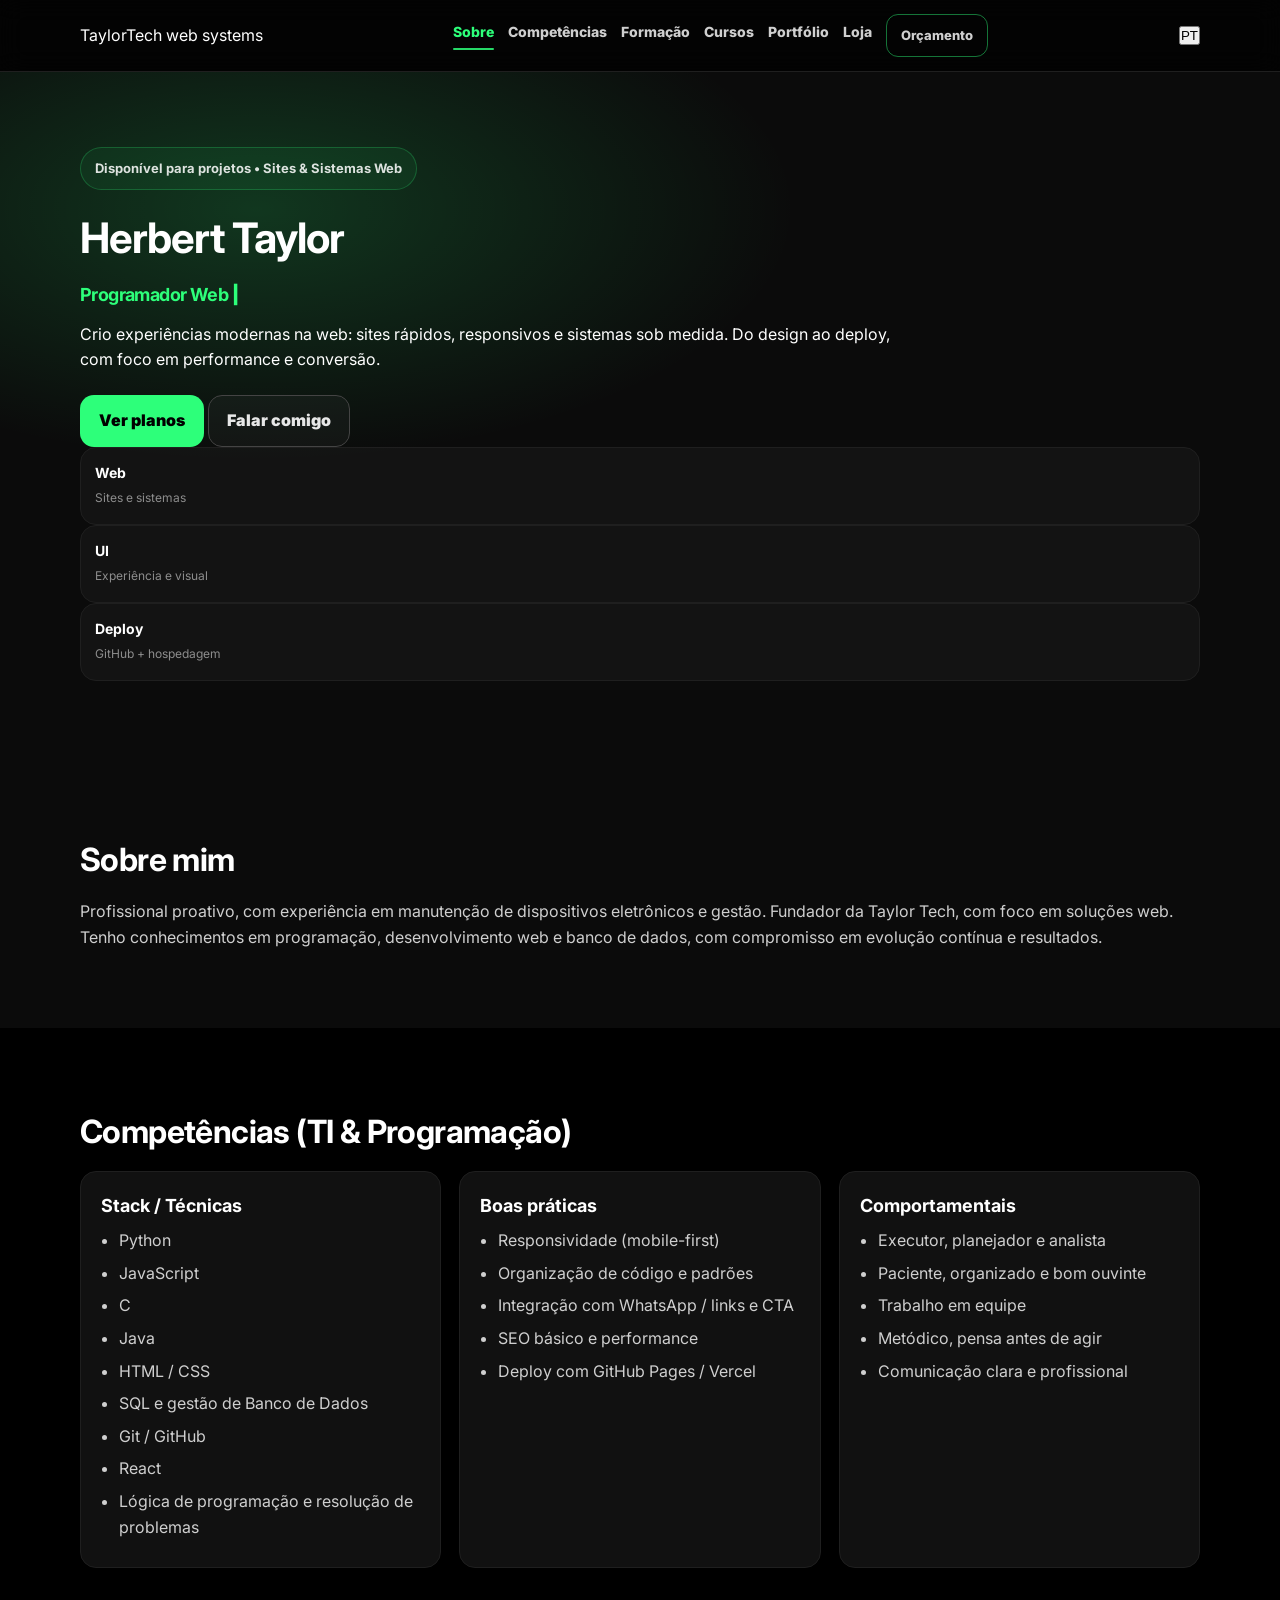
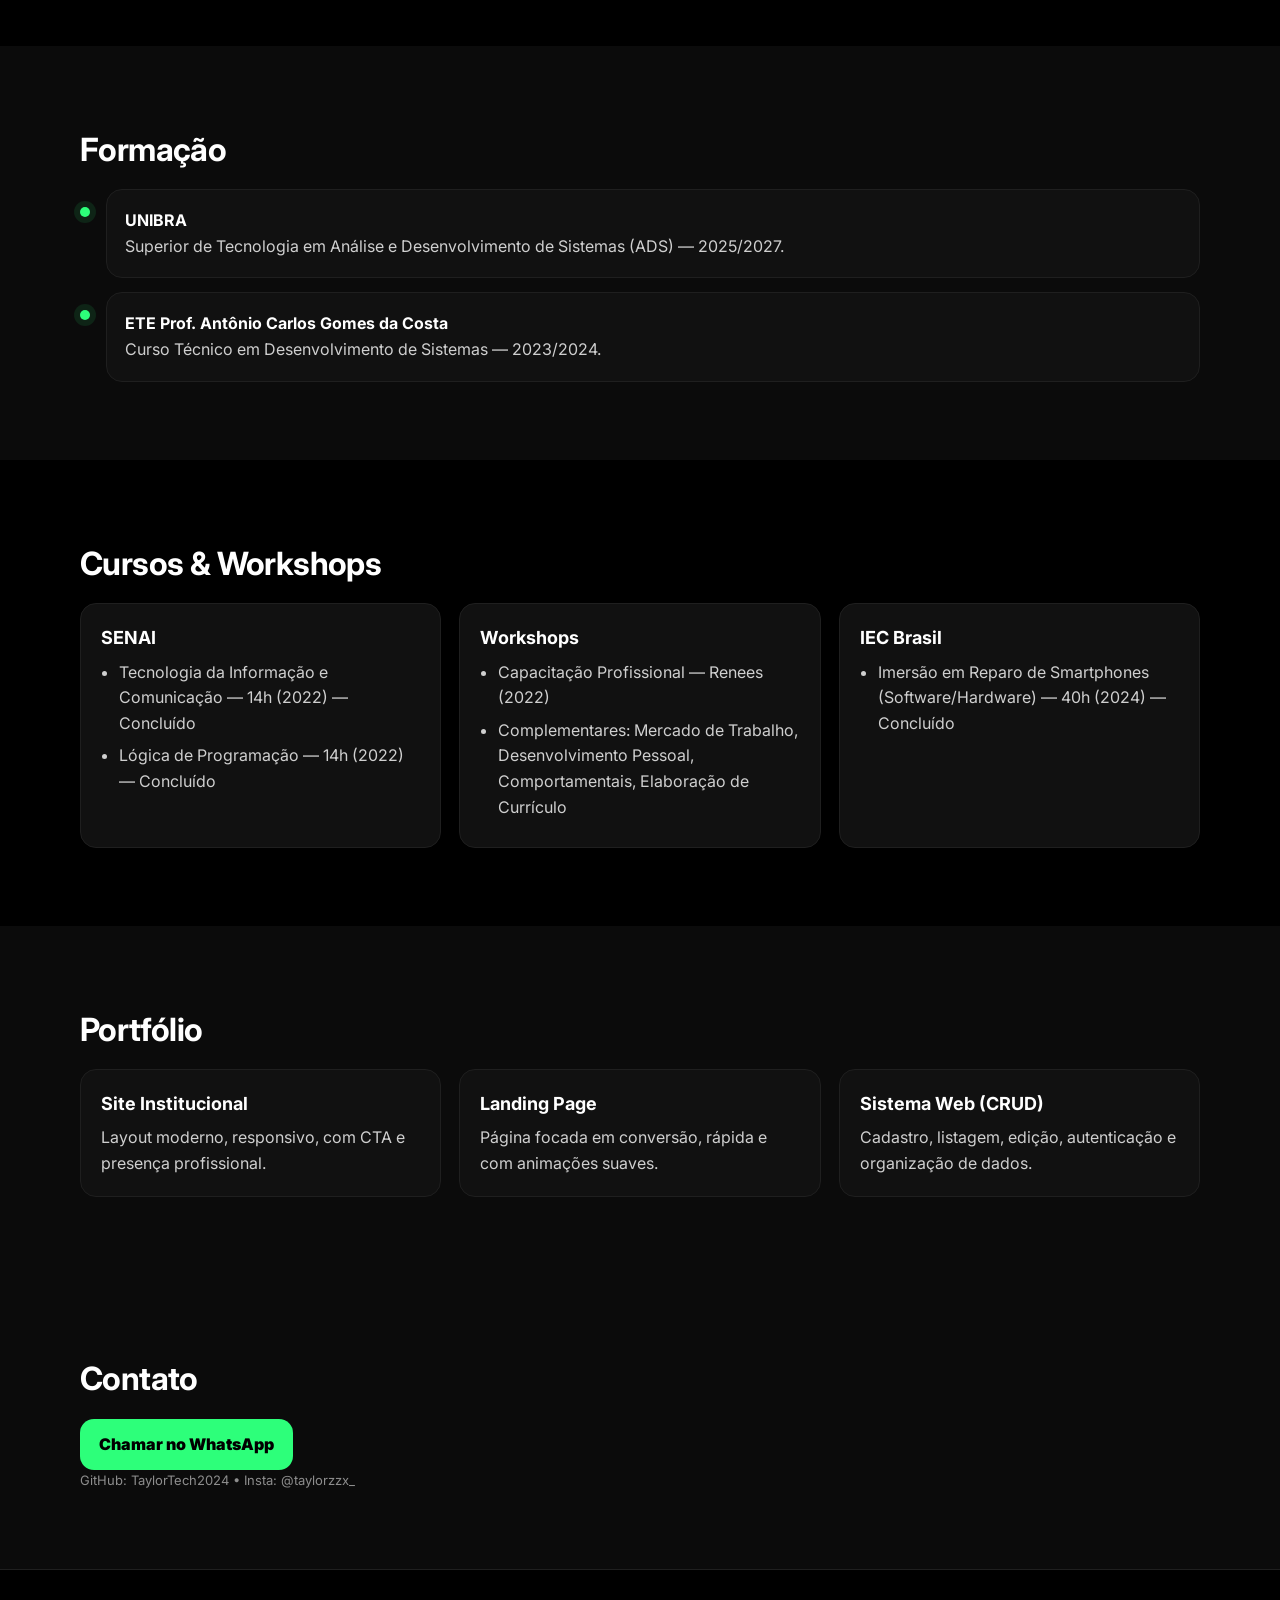
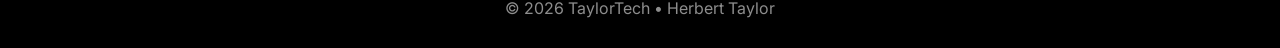
==== commit 23d0f02c: "commit" ====
--- a/index.html
+++ b/index.html
@@ -3,16 +3,20 @@
 <head>
   <meta charset="UTF-8" />
   <meta name="viewport" content="width=device-width, initial-scale=1.0" />
-  <title>TaylorTech | Web Development</title>
-
-  <link rel="stylesheet" href="./css/style.css" />
+  <title>TaylorTech | Web Developer</title>
+
+  <meta name="description" content="TaylorTech — Portfólio e serviços de desenvolvimento web. Sites rápidos, responsivos e sistemas sob medida." />
+  <meta name="theme-color" content="#0b0b0b" />
+
+  <link rel="stylesheet" href="../css/style.css" />
+  <link rel="preconnect" href="https://fonts.googleapis.com">
+  <link rel="preconnect" href="https://fonts.gstatic.com" crossorigin>
   <link href="https://fonts.googleapis.com/css2?family=Inter:wght@300;400;600;700;800;900&display=swap" rel="stylesheet">
 </head>
 
 <body>
   <header class="header">
     <div class="container nav">
-      <!-- BRAND (sem logo) -->
       <a class="brand" href="#top" data-scroll aria-label="Voltar ao topo">
         <div class="brand-text">
           <span class="brand-name">Taylor<span>Tech</span></span>
@@ -26,7 +30,7 @@
         <a href="#formacao" data-scroll data-i18n="nav_edu">Formação</a>
         <a href="#cursos" data-scroll data-i18n="nav_courses">Cursos</a>
         <a href="#portfolio" data-scroll data-i18n="nav_portfolio">Portfólio</a>
-        <a href="#loja" data-scroll data-i18n="nav_shop">Loja</a>
+        <a href="../planos/" data-i18n="nav_shop">Loja</a>
         <a href="#contato" class="btn small" data-scroll data-i18n="nav_quote">Orçamento</a>
       </nav>
 
@@ -42,31 +46,25 @@
       <div class="container hero-content reveal">
         <div class="pill" data-i18n="hero_pill">Disponível para projetos • Sites & Sistemas Web</div>
 
-        <h2 data-i18n="hero_name">Herbert Taylor</h2>
-
-        <!-- ROLE ANIMADO -->
-        <h3 class="role">
+        <h1 class="hero-title" data-i18n="hero_name">Herbert Taylor</h1>
+
+        <h2 class="role">
           <span id="roleText">Programador Web</span>
           <span class="cursor">|</span>
-        </h3>
-
-        <p data-i18n="hero_desc">
+        </h2>
+
+        <p class="hero-desc" data-i18n="hero_desc">
           Crio experiências modernas na web: sites rápidos, responsivos e sistemas sob medida.
           Do design ao deploy, com foco em performance e conversão.
         </p>
 
         <div class="actions">
-          <a href="#loja" class="btn primary" data-scroll data-i18n="hero_btn_shop">Ver planos</a>
+          <a href="../planos/" class="btn primary" data-i18n="hero_btn_shop">Ver planos</a>
           <a href="#contato" class="btn ghost" data-scroll data-i18n="hero_btn_contact">Falar comigo</a>
         </div>
 
         <div class="mini-stats">
           <div class="stat reveal">
-            <span class="ico" aria-hidden="true">
-              <svg viewBox="0 0 24 24" fill="none">
-                <path d="M13 2L3 14h8l-1 8 11-14h-8l0-6z" stroke="currentColor" stroke-width="1.8" stroke-linejoin="round"/>
-              </svg>
-            </span>
             <div>
               <strong data-i18n="stat1_title">Web</strong>
               <span data-i18n="stat1_desc">Sites e sistemas</span>
@@ -74,11 +72,6 @@
           </div>
 
           <div class="stat reveal">
-            <span class="ico" aria-hidden="true">
-              <svg viewBox="0 0 24 24" fill="none">
-                <path d="M12 2l1.4 5.2L18 9l-4.6 1.8L12 16l-1.4-5.2L6 9l4.6-1.8L12 2z" stroke="currentColor" stroke-width="1.8" stroke-linejoin="round"/>
-              </svg>
-            </span>
             <div>
               <strong data-i18n="stat2_title">UI</strong>
               <span data-i18n="stat2_desc">Experiência e visual</span>
@@ -86,13 +79,6 @@
           </div>
 
           <div class="stat reveal">
-            <span class="ico" aria-hidden="true">
-              <svg viewBox="0 0 24 24" fill="none">
-                <path d="M14 4c4 0 6 2 6 6-2 7-8 10-12 10-1 0-2-1-2-2 0-4 3-10 10-12z" stroke="currentColor" stroke-width="1.8"/>
-                <path d="M8 16l-4 4 6-2" stroke="currentColor" stroke-width="1.8" stroke-linecap="round"/>
-                <path d="M15 9h0" stroke="currentColor" stroke-width="4" stroke-linecap="round"/>
-              </svg>
-            </span>
             <div>
               <strong data-i18n="stat3_title">Deploy</strong>
               <span data-i18n="stat3_desc">GitHub + hospedagem</span>
@@ -121,16 +107,7 @@
 
         <div class="cards">
           <div class="card reveal">
-            <div class="card-head">
-              <span class="ico" aria-hidden="true">
-                <svg viewBox="0 0 24 24" fill="none">
-                  <path d="M9 18l-6-6 6-6" stroke="currentColor" stroke-width="1.8" stroke-linecap="round" stroke-linejoin="round"/>
-                  <path d="M15 6l6 6-6 6" stroke="currentColor" stroke-width="1.8" stroke-linecap="round" stroke-linejoin="round"/>
-                  <path d="M14 4l-4 16" stroke="currentColor" stroke-width="1.8" stroke-linecap="round"/>
-                </svg>
-              </span>
-              <h3 data-i18n="skills_tech_title">Stack / Técnicas</h3>
-            </div>
+            <h3 data-i18n="skills_tech_title">Stack / Técnicas</h3>
             <ul class="list">
               <li>Python</li>
               <li>JavaScript</li>
@@ -145,14 +122,7 @@
           </div>
 
           <div class="card reveal">
-            <div class="card-head">
-              <span class="ico" aria-hidden="true">
-                <svg viewBox="0 0 24 24" fill="none">
-                  <path d="M12 2l8 4v7c0 5-3 8-8 9-5-1-8-4-8-9V6l8-4z" stroke="currentColor" stroke-width="1.8" stroke-linejoin="round"/>
-                </svg>
-              </span>
-              <h3 data-i18n="skills_practices_title">Boas práticas</h3>
-            </div>
+            <h3 data-i18n="skills_practices_title">Boas práticas</h3>
             <ul class="list">
               <li data-i18n="skills_resp">Responsividade (mobile-first)</li>
               <li data-i18n="skills_patterns">Organização de código e padrões</li>
@@ -163,15 +133,7 @@
           </div>
 
           <div class="card reveal">
-            <div class="card-head">
-              <span class="ico" aria-hidden="true">
-                <svg viewBox="0 0 24 24" fill="none">
-                  <path d="M16 11a4 4 0 10-8 0 4 4 0 008 0z" stroke="currentColor" stroke-width="1.8"/>
-                  <path d="M4 21c1.5-4 14.5-4 16 0" stroke="currentColor" stroke-width="1.8" stroke-linecap="round"/>
-                </svg>
-              </span>
-              <h3 data-i18n="skills_soft_title">Comportamentais</h3>
-            </div>
+            <h3 data-i18n="skills_soft_title">Comportamentais</h3>
             <ul class="list">
               <li data-i18n="soft1">Executor, planejador e analista</li>
               <li data-i18n="soft2">Paciente, organizado e bom ouvinte</li>
@@ -193,10 +155,7 @@
           <div class="t-item reveal">
             <div class="t-dot"></div>
             <div class="t-box">
-              <div class="t-top">
-                <strong data-i18n="edu_1_title">UNIBRA</strong>
-                <span class="badge" data-i18n="edu_1_badge">Cursando</span>
-              </div>
+              <strong data-i18n="edu_1_title">UNIBRA</strong>
               <p class="muted" data-i18n="edu_1_desc">
                 Superior de Tecnologia em Análise e Desenvolvimento de Sistemas (ADS) — 2025/2027.
               </p>
@@ -206,10 +165,7 @@
           <div class="t-item reveal">
             <div class="t-dot"></div>
             <div class="t-box">
-              <div class="t-top">
-                <strong data-i18n="edu_2_title">ETE Prof. Antônio Carlos Gomes da Costa</strong>
-                <span class="badge" data-i18n="edu_2_badge">Concluído</span>
-              </div>
+              <strong data-i18n="edu_2_title">ETE Prof. Antônio Carlos Gomes da Costa</strong>
               <p class="muted" data-i18n="edu_2_desc">
                 Curso Técnico em Desenvolvimento de Sistemas — 2023/2024.
               </p>
@@ -228,23 +184,23 @@
           <div class="card reveal">
             <h3>SENAI</h3>
             <ul class="list">
-              <li data-i18n="course_senai_1">Tecnologia da Informação e Comunicação — 14h (2022) — Concluído</li>
-              <li data-i18n="course_senai_2">Lógica de Programação — 14h (2022) — Concluído</li>
-            </ul>
-          </div>
-
-          <div class="card reveal">
-            <h3 data-i18n="course_ws_title">Workshops</h3>
-            <ul class="list">
-              <li data-i18n="course_ws_1">Capacitação Profissional — Renees (2022)</li>
-              <li data-i18n="course_ws_2">Complementares: Mercado de Trabalho, Desenvolvimento Pessoal, Comportamentais, Elaboração de Currículo</li>
+              <li>Tecnologia da Informação e Comunicação — 14h (2022) — Concluído</li>
+              <li>Lógica de Programação — 14h (2022) — Concluído</li>
+            </ul>
+          </div>
+
+          <div class="card reveal">
+            <h3>Workshops</h3>
+            <ul class="list">
+              <li>Capacitação Profissional — Renees (2022)</li>
+              <li>Complementares: Mercado de Trabalho, Desenvolvimento Pessoal, Comportamentais, Elaboração de Currículo</li>
             </ul>
           </div>
 
           <div class="card reveal">
             <h3>IEC Brasil</h3>
             <ul class="list">
-              <li data-i18n="course_iec_1">Imersão em Reparo de Smartphones (Software/Hardware) — 40h (2024) — Concluído</li>
+              <li>Imersão em Reparo de Smartphones (Software/Hardware) — 40h (2024) — Concluído</li>
             </ul>
           </div>
         </div>
@@ -257,226 +213,16 @@
         <h2 class="reveal" data-i18n="portfolio_title">Portfólio</h2>
         <div class="cards">
           <div class="card reveal">
-            <h3 data-i18n="p1_title">Site Institucional</h3>
-            <p class="muted" data-i18n="p1_desc">Layout moderno, responsivo, com CTA e presença profissional.</p>
-          </div>
-          <div class="card reveal">
-            <h3 data-i18n="p2_title">Landing Page</h3>
-            <p class="muted" data-i18n="p2_desc">Página focada em conversão, rápida e com animações suaves.</p>
-          </div>
-          <div class="card reveal">
-            <h3 data-i18n="p3_title">Sistema Web (CRUD)</h3>
-            <p class="muted" data-i18n="p3_desc">Cadastro, listagem, edição, autenticação e organização de dados.</p>
-          </div>
-        </div>
-      </div>
-    </section>
-
-    <!-- LOJA -->
-    <section id="loja" class="section dark">
-      <div class="container">
-        <div class="shop-head">
-          <h2 class="reveal" data-i18n="shop_title">Loja de Serviços</h2>
-          <p class="muted reveal" data-i18n="shop_subtitle">
-            Escolha o plano ideal para seu negócio. Após a compra, você recebe o link do briefing e começamos o projeto.
-          </p>
-          <p class="muted reveal" style="margin-top:10px" data-i18n="hosting_note">
-            Domínio e hospedagem são contratados pelo cliente. Eu ajudo na configuração.
-          </p>
-        </div>
-
-        <div class="pricing">
-          <!-- Básico -->
-          <div class="price-card reveal">
-            <div class="price-top">
-              <span class="tag" data-i18n="plan_basic_tag">Entrada</span>
-
-              <div class="plan-hero">
-                <div class="plan-icon" aria-hidden="true">
-                  <svg viewBox="0 0 24 24" fill="none">
-                    <path d="M7 8h10M7 12h7M7 16h10" stroke="currentColor" stroke-width="1.8" stroke-linecap="round"/>
-                    <path d="M6 3h12a2 2 0 012 2v14a2 2 0 01-2 2H6a2 2 0 01-2-2V5a2 2 0 012-2z" stroke="currentColor" stroke-width="1.8"/>
-                  </svg>
-                </div>
-                <div>
-                  <h3 data-i18n="plan_basic_title">Site Básico</h3>
-                  <p class="muted" data-i18n="plan_basic_desc">Ideal para começar com presença profissional no Instagram/Google.</p>
-                </div>
-              </div>
-            </div>
-
-            <div class="price">
-              <span class="currency">R$</span>
-              <span class="value">350</span>
-            </div>
-
-            <ul class="checks">
-              <li data-i18n="basic_1">1 página (Home) com seções essenciais</li>
-              <li data-i18n="basic_2">Responsivo (celular/PC)</li>
-              <li data-i18n="basic_3">Botão WhatsApp + CTA</li>
-              <li data-i18n="basic_4">Deploy (Vercel ou GitHub)</li>
-              <li data-i18n="basic_5">Prazo: 5 dias úteis</li>
-              <li data-i18n="hosting_client">Domínio e hospedagem por conta do cliente</li>
-            </ul>
-
-            <div class="price-actions">
-              <a class="btn primary buy-btn" href="#" data-plan="basic" data-i18n="btn_buy">Comprar</a>
-              <a class="btn ghost" href="#" data-plan="basic" data-wpp data-i18n="btn_talk">Tirar dúvidas</a>
-            </div>
-          </div>
-
-          <!-- Profissional (destaque) -->
-          <div class="price-card featured reveal">
-            <div class="badge-top" data-i18n="featured_badge">Mais vendido</div>
-
-            <div class="price-top">
-              <span class="tag" data-i18n="plan_pro_tag">Recomendado</span>
-
-              <div class="plan-hero">
-                <div class="plan-icon" aria-hidden="true">
-                  <svg viewBox="0 0 24 24" fill="none">
-                    <path d="M4 7h16M6 11h12M6 15h9" stroke="currentColor" stroke-width="1.8" stroke-linecap="round"/>
-                    <path d="M4 5a2 2 0 012-2h12a2 2 0 012 2v14a2 2 0 01-2 2H6a2 2 0 01-2-2V5z" stroke="currentColor" stroke-width="1.8"/>
-                    <path d="M16 18l2 2 3-3" stroke="currentColor" stroke-width="1.8" stroke-linecap="round" stroke-linejoin="round"/>
-                  </svg>
-                </div>
-                <div>
-                  <h3 data-i18n="plan_pro_title">Site Profissional</h3>
-                  <p class="muted" data-i18n="plan_pro_desc">Perfeito para empresas: páginas + formulário + SEO básico.</p>
-                </div>
-              </div>
-            </div>
-
-            <div class="price">
-              <span class="currency">R$</span>
-              <span class="value">650</span>
-            </div>
-
-            <ul class="checks">
-              <li data-i18n="pro_1">Até 4 páginas (Home, Sobre, Serviços, Contato)</li>
-              <li data-i18n="pro_2">Animações suaves + rolagem premium</li>
-              <li data-i18n="pro_3">Formulário de contato + WhatsApp</li>
-              <li data-i18n="pro_4">SEO básico (títulos, descrição, performance)</li>
-              <li data-i18n="pro_5">Prazo: 7–10 dias úteis</li>
-              <li data-i18n="hosting_client">Domínio e hospedagem por conta do cliente</li>
-            </ul>
-
-            <div class="price-actions">
-              <a class="btn primary buy-btn" href="#" data-plan="pro" data-i18n="btn_buy">Comprar</a>
-              <a class="btn ghost" href="#" data-plan="pro" data-wpp data-i18n="btn_talk">Tirar dúvidas</a>
-            </div>
-          </div>
-
-          <!-- Premium -->
-          <div class="price-card reveal">
-            <div class="price-top">
-              <span class="tag" data-i18n="plan_premium_tag">Autoridade</span>
-
-              <div class="plan-hero">
-                <div class="plan-icon" aria-hidden="true">
-                  <svg viewBox="0 0 24 24" fill="none">
-                    <path d="M6 20h12M8 20V9a4 4 0 118 0v11" stroke="currentColor" stroke-width="1.8" stroke-linecap="round"/>
-                    <path d="M12 3l3 3-3 3-3-3 3-3z" stroke="currentColor" stroke-width="1.8" stroke-linejoin="round"/>
-                  </svg>
-                </div>
-                <div>
-                  <h3 data-i18n="plan_premium_title">Site Premium</h3>
-                  <p class="muted" data-i18n="plan_premium_desc">Design mais personalizado, mais páginas e presença forte.</p>
-                </div>
-              </div>
-            </div>
-
-            <div class="price">
-              <span class="currency">R$</span>
-              <span class="value">1200</span>
-            </div>
-
-            <ul class="checks">
-              <li data-i18n="premium_1">Até 7 páginas + estrutura completa</li>
-              <li data-i18n="premium_2">Design mais personalizado</li>
-              <li data-i18n="premium_3">SEO intermediário + performance</li>
-              <li data-i18n="premium_4">Integrações sob demanda</li>
-              <li data-i18n="premium_5">Prazo: ~15 dias úteis</li>
-              <li data-i18n="hosting_client">Domínio e hospedagem por conta do cliente</li>
-            </ul>
-
-            <div class="price-actions">
-              <a class="btn primary buy-btn" href="#" data-plan="premium" data-i18n="btn_buy">Comprar</a>
-              <a class="btn ghost" href="#" data-plan="premium" data-wpp data-i18n="btn_talk">Tirar dúvidas</a>
-            </div>
-          </div>
-        </div>
-
-        <div class="shop-grid">
-          <div class="card reveal">
-            <h3 data-i18n="addons_title">Extras (opcionais)</h3>
-            <ul class="list">
-              <li data-i18n="addon_1">Página extra: +R$ 120</li>
-              <li data-i18n="addon_2">Google Analytics + Pixel: +R$ 150</li>
-              <li data-i18n="addon_3">Copy/Texto (básico): +R$ 150</li>
-              <li data-i18n="addon_4">Logo simples: +R$ 120</li>
-            </ul>
-          </div>
-
-          <div class="card reveal">
-            <h3 data-i18n="maintenance_title">Manutenção mensal</h3>
-            <p class="muted" data-i18n="maintenance_desc">Ideal para manter o site atualizado e com suporte.</p>
-            <div class="price mini">
-              <span class="currency">R$</span>
-              <span class="value">150</span>
-              <span class="per" data-i18n="per_month">/mês</span>
-            </div>
-            <div class="price-actions">
-              <a class="btn primary buy-btn" href="#" data-plan="maintenance" data-i18n="btn_subscribe">Assinar</a>
-              <a class="btn ghost" href="#" data-plan="maintenance" data-wpp data-i18n="btn_talk">Falar comigo</a>
-            </div>
-          </div>
-
-          <div class="card reveal">
-            <h3 data-i18n="system_title">Sistema Web (com login)</h3>
-            <p class="muted" data-i18n="system_desc">
-              Painel admin, CRUD, autenticação e banco. Varia por projeto.
-            </p>
-            <p class="muted" style="margin-top:10px" data-i18n="system_note">
-              A partir de <strong>R$ 1.800</strong> (sob orçamento).
-            </p>
-            <div class="price-actions">
-              <a class="btn primary" href="#contato" data-scroll data-i18n="btn_quote">Solicitar orçamento</a>
-              <a class="btn ghost" href="#" data-plan="system" data-wpp data-i18n="btn_talk">Explicar minha ideia</a>
-            </div>
-          </div>
-        </div>
-
-        <div class="faq">
-          <h3 class="reveal" data-i18n="faq_title">Perguntas rápidas</h3>
-          <div class="faq-grid">
-            <details class="faq-item reveal">
-              <summary data-i18n="faq1_q">Como funciona depois do pagamento?</summary>
-              <p class="muted" data-i18n="faq1_a">
-                Você recebe um link para preencher o briefing (informações do site). Eu confirmo o prazo e inicio o projeto.
-              </p>
-            </details>
-
-            <details class="faq-item reveal">
-              <summary data-i18n="faq2_q">Posso parcelar?</summary>
-              <p class="muted" data-i18n="faq2_a">
-                Sim. O parcelamento depende das opções disponíveis no checkout (Kiwify/Mercado Pago).
-              </p>
-            </details>
-
-            <details class="faq-item reveal">
-              <summary data-i18n="faq3_q">Domínio e hospedagem estão inclusos?</summary>
-              <p class="muted" data-i18n="faq3_a">
-                Não. Domínio e hospedagem ficam por conta do cliente. Eu ajudo a configurar e oriento as melhores opções.
-              </p>
-            </details>
-
-            <details class="faq-item reveal">
-              <summary data-i18n="faq4_q">O que eu preciso te enviar?</summary>
-              <p class="muted" data-i18n="faq4_a">
-                Logo (se tiver), cores de preferência, textos (ou eu te ajudo), fotos e referência de sites que você gosta.
-              </p>
-            </details>
+            <h3>Site Institucional</h3>
+            <p class="muted">Layout moderno, responsivo, com CTA e presença profissional.</p>
+          </div>
+          <div class="card reveal">
+            <h3>Landing Page</h3>
+            <p class="muted">Página focada em conversão, rápida e com animações suaves.</p>
+          </div>
+          <div class="card reveal">
+            <h3>Sistema Web (CRUD)</h3>
+            <p class="muted">Cadastro, listagem, edição, autenticação e organização de dados.</p>
           </div>
         </div>
       </div>
@@ -486,13 +232,11 @@
     <section id="contato" class="section">
       <div class="container">
         <h2 class="reveal" data-i18n="contact_title">Contato</h2>
-        <div class="contact reveal">
-          <a class="btn primary" href="https://wa.me/5581994582007" target="_blank" rel="noreferrer" data-i18n="contact_btn">
+        <div class="reveal">
+          <a class="btn primary" href="https://wa.me/5581994582007" target="_blank" rel="noreferrer">
             Chamar no WhatsApp
           </a>
-          <p class="muted small-text" data-i18n="contact_note">
-            WhatsApp: wa.me/+5581994582007 • GitHub: TaylorTech2024 • Insta: @taylorzzx_
-          </p>
+          <p class="muted small">GitHub: TaylorTech2024 • Insta: @taylorzzx_</p>
         </div>
       </div>
     </section>
@@ -502,6 +246,6 @@
     </footer>
   </main>
 
-  <script src="./js/script.js" defer></script>
+  <script src="../js/script.js" defer></script>
 </body>
 </html>
--- a/css/style.css
+++ b/css/style.css
@@ -1,5 +1,4 @@
-* { margin: 0; padding: 0; box-sizing: border-box; }
-
+*{margin:0;padding:0;box-sizing:border-box}
 :root{
   --bg:#0b0b0b;
   --bg2:#000;
@@ -9,396 +8,310 @@
   --muted:#cfcfcf;
   --muted2:#8d8d8d;
   --green:#2dff7a;
-}
-
-html { scroll-behavior: auto; }
+  --shadow: 0 14px 40px rgba(0,0,0,.45);
+}
+
+html{scroll-behavior:auto}
 body{
-  font-family: "Inter", sans-serif;
-  background: var(--bg);
-  color: var(--text);
-  line-height: 1.6;
-}
-
-.container{ width: 90%; max-width: 1100px; margin: auto; }
-
-/* HEADER */
+  font-family:Inter,system-ui,-apple-system,Segoe UI,Roboto,Arial,sans-serif;
+  background:var(--bg);
+  color:var(--text);
+  line-height:1.6;
+}
+
+a{color:inherit}
+.container{width:92%;max-width:1120px;margin:auto}
+
+.section{padding:78px 0}
+.section.dark{background:var(--bg2)}
+h1{font-size:42px;letter-spacing:-1px;margin-bottom:10px}
+h2{font-size:32px;letter-spacing:-.6px;margin-bottom:14px}
+h3{font-size:18px;margin-bottom:6px}
+.muted{color:var(--muted)}
+.small{font-size:13px;color:var(--muted2)}
+
 .header{
-  background: rgba(0,0,0,.78);
-  border-bottom: 1px solid var(--stroke);
-  position: sticky;
-  top: 0;
-  z-index: 10;
-  backdrop-filter: blur(12px);
+  position:sticky;top:0;z-index:20;
+  background:rgba(0,0,0,.72);
+  border-bottom:1px solid var(--stroke);
+  backdrop-filter:blur(12px);
 }
 .nav{
-  display:flex;
-  justify-content:space-between;
-  align-items:center;
-  padding: 14px 0;
-  gap: 16px;
-}
-
-.brand{ text-decoration:none; color: var(--text); }
-.brand-text{ display:flex; flex-direction:column; line-height: 1.05; }
-.brand-name{ font-size: 18px; font-weight: 900; letter-spacing: .2px; }
-.brand-name span{ color: var(--green); }
-.brand-sub{ font-size: 12px; color: var(--muted2); font-weight: 700; }
-
+  display:flex;align-items:center;justify-content:space-between;
+  gap:14px;padding:14px 0;
+}
+.brand{
+  text-decoration:none;
+  display:flex;flex-direction:column;line-height:1.05;
+}
+.brand .name{font-weight:900;letter-spacing:.2px;font-size:18px}
+.brand .name span{color:var(--green)}
+.brand .sub{font-size:12px;color:var(--muted2);font-weight:800}
+
+.menu{display:flex;gap:14px;flex-wrap:wrap;align-items:center}
 .menu a{
-  margin-left: 14px;
-  color: #cfcfcf;
-  text-decoration: none;
-  font-weight: 700;
-  font-size: 14px;
-  position: relative;
-  padding-bottom: 6px;
-}
-.menu a:hover{ color: var(--green); }
-.menu a.active{ color: var(--green); }
+  text-decoration:none;
+  font-weight:800;
+  font-size:14px;
+  color:#cfcfcf;
+  position:relative;
+  padding-bottom:6px;
+}
+.menu a:hover{color:var(--green)}
+.menu a.active{color:var(--green)}
 .menu a.active::after{
-  content:"";
-  position:absolute;
-  left:0; right:0; bottom:0;
-  height:2px;
-  background: rgba(45,255,122,.85);
-  border-radius: 99px;
-}
-
-/* LANG */
-.lang{
-  border: 1px solid rgba(255,255,255,.10);
-  background: rgba(255,255,255,.04);
-  color: var(--text);
-  border-radius: 14px;
-  padding: 8px 10px;
-  cursor: pointer;
-}
-.lang-pill{
-  font-weight: 900;
-  color: var(--green);
-  font-size: 12px;
-}
-
-/* BUTTONS */
+  content:"";position:absolute;left:0;right:0;bottom:0;height:2px;
+  background:rgba(45,255,122,.85);border-radius:999px;
+}
+
 .btn{
-  display:inline-block;
-  padding: 12px 20px;
-  border-radius: 14px;
+  display:inline-flex;align-items:center;justify-content:center;
+  gap:10px;
+  padding:12px 18px;border-radius:14px;
+  border:1px solid rgba(45,255,122,.45);
+  color:var(--green);
+  font-weight:900;
   text-decoration:none;
-  border: 1px solid rgba(45,255,122,.45);
-  color: var(--green);
-  font-weight: 800;
-  transition: transform .25s, filter .25s;
-}
-.btn:hover{ transform: translateY(-2px); filter: brightness(1.03); }
-.btn.primary{ background: var(--green); color: #000; }
-.btn.ghost{ border-color: #444; color: #ddd; }
-.btn.small{ padding: 10px 14px; }
-
-/* HERO */
-.hero{
-  min-height: 78vh;
-  display:flex;
-  align-items:center;
-  background: radial-gradient(900px 420px at 20% 20%, rgba(45,255,122,.16), transparent 60%);
-}
-.hero-content h2{ font-size: 48px; letter-spacing: -1px; }
-
-/* ROLE ANIMADO */
-.role{
-  color: var(--green);
-  font-size: 20px;
-  margin-bottom: 12px;
-  display: flex;
-  align-items: center;
-  gap: 4px;
-}
-.cursor{
-  animation: blink 1s infinite;
-  font-weight: 900;
-}
-@keyframes blink{
-  0%, 50%, 100% { opacity: 1; }
-  25%, 75% { opacity: 0; }
-}
-
-.hero-content p{
-  max-width: 760px;
-  margin: 14px 0 26px;
-  color: var(--muted);
-}
+  transition:transform .25s ease, filter .25s ease, box-shadow .25s ease;
+}
+.btn:hover{transform:translateY(-2px);filter:brightness(1.02)}
+.btn.primary{background:var(--green);color:#000;border-color:transparent}
+.btn.ghost{border-color:#444;color:#e7e7e7;background:rgba(255,255,255,.03)}
+.btn.small{padding:10px 14px;font-size:13px;border-radius:12px}
 
 .pill{
   display:inline-block;
-  margin-bottom: 16px;
-  padding: 10px 14px;
-  border-radius: 999px;
-  border: 1px solid rgba(45,255,122,.25);
-  background: rgba(45,255,122,.06);
-  color: rgba(255,255,255,.85);
-  font-size: 13px;
-  font-weight: 600;
-}
-
-.actions{ display:flex; gap: 14px; flex-wrap: wrap; }
-
-/* ICONS */
-.ico{
-  width: 18px;
-  height: 18px;
-  color: rgba(45,255,122,.95);
-  display:inline-flex;
-  align-items:center;
-  justify-content:center;
-}
-.ico svg{ width: 18px; height: 18px; }
-
-.mini-stats{
-  margin-top: 22px;
-  display:grid;
-  grid-template-columns: repeat(3, 1fr);
-  gap: 12px;
+  padding:10px 14px;border-radius:999px;
+  border:1px solid rgba(45,255,122,.22);
+  background:rgba(45,255,122,.06);
+  color:rgba(255,255,255,.86);
+  font-size:13px;font-weight:700;
+  margin-bottom:14px;
+}
+
+.hero{
+  min-height:76vh;display:flex;align-items:center;
+  background: radial-gradient(900px 420px at 20% 20%, rgba(45,255,122,.18), transparent 60%);
+}
+.hero p{max-width:820px;margin:12px 0 22px}
+
+.role{
+  color:var(--green);
+  font-size:18px;
+  display:flex;align-items:center;gap:4px;
+  margin:6px 0 6px;
+}
+.cursor{animation:blink 1s infinite;font-weight:900}
+@keyframes blink{0%,50%,100%{opacity:1}25%,75%{opacity:0}}
+
+.grid-3{
+  display:grid;
+  grid-template-columns:repeat(3,1fr);
+  gap:14px;
+  margin-top:18px;
 }
 .stat{
-  display:flex;
-  gap: 10px;
-  align-items:flex-start;
-  padding: 14px;
-  border: 1px solid var(--stroke);
-  border-radius: 16px;
-  background: rgba(255,255,255,.03);
-}
-.stat strong{ display:block; font-size: 14px; }
-.stat span{ color: var(--muted2); font-size: 12px; }
-
-/* SECTIONS */
-.section{ padding: 80px 0; }
-.section.dark{ background: var(--bg2); }
-h2{ margin-bottom: 18px; font-size: 32px; }
-
-/* TIMELINE */
-.timeline{ display:grid; gap: 14px; }
-.t-item{ display:grid; grid-template-columns: 14px 1fr; gap: 12px; align-items:start; }
+  display:flex;gap:10px;
+  padding:14px;border-radius:16px;
+  background:rgba(255,255,255,.03);
+  border:1px solid var(--stroke);
+}
+.stat strong{display:block;font-size:14px}
+.stat span{font-size:12px;color:var(--muted2)}
+
+.cards{
+  display:grid;
+  grid-template-columns:repeat(auto-fit,minmax(250px,1fr));
+  gap:18px;
+}
+.card{
+  padding:20px;border-radius:16px;
+  background:var(--card);
+  border:1px solid var(--stroke);
+  box-shadow:0 0 0 rgba(0,0,0,0);
+  transition:transform .25s ease, border-color .25s ease, box-shadow .25s ease;
+}
+.card:hover{
+  transform:translateY(-6px);
+  border-color:rgba(45,255,122,.55);
+  box-shadow: var(--shadow);
+}
+.list{padding-left:18px;color:var(--muted)}
+.list li{margin:7px 0}
+
+.timeline{display:grid;gap:14px}
+.t-item{display:grid;grid-template-columns:14px 1fr;gap:12px}
 .t-dot{
-  width: 10px; height: 10px; border-radius: 50%;
-  background: var(--green);
-  box-shadow: 0 0 0 6px rgba(45,255,122,.12);
-  margin-top: 18px;
+  width:10px;height:10px;border-radius:50%;
+  background:var(--green);
+  box-shadow:0 0 0 6px rgba(45,255,122,.10);
+  margin-top:18px;
 }
 .t-box{
-  padding: 18px;
-  background: var(--card);
-  border: 1px solid var(--stroke);
-  border-radius: 16px;
-}
-.t-top{
-  display:flex;
-  justify-content:space-between;
-  align-items:center;
-  gap: 12px;
-  margin-bottom: 6px;
+  padding:18px;border-radius:16px;
+  background:var(--card);
+  border:1px solid var(--stroke);
 }
 .badge{
-  font-size: 11px;
-  padding: 6px 10px;
-  border-radius: 999px;
-  border: 1px solid rgba(45,255,122,.25);
-  background: rgba(45,255,122,.06);
-  color: rgba(255,255,255,.86);
-  font-weight: 800;
-}
-
-/* CARDS */
-.cards{
-  display:grid;
-  grid-template-columns: repeat(auto-fit, minmax(240px, 1fr));
-  gap: 18px;
-}
-.card{
-  padding: 20px;
-  background: var(--card);
-  border-radius: 16px;
-  border: 1px solid var(--stroke);
-  transition: transform .25s, border-color .25s;
-}
-.card:hover{ transform: translateY(-6px); border-color: rgba(45,255,122,.55); }
-.card-head{
-  display:flex;
-  align-items:center;
-  gap: 10px;
-  margin-bottom: 10px;
-}
-
-.list{ padding-left: 18px; color: var(--muted); }
-.list li{ margin: 7px 0; }
-
-.contact{ display:flex; flex-direction:column; gap: 12px; }
-.muted{ color: var(--muted); }
-.small-text{ font-size: 13px; color: var(--muted2); }
-
-.footer{
-  padding: 28px;
-  text-align:center;
-  background: var(--bg2);
-  border-top: 1px solid var(--stroke);
-  color: var(--muted2);
-}
-
-/* REVEAL */
-.reveal{
-  opacity: 0;
-  transform: translateY(16px);
-  transition: opacity .75s ease, transform .75s ease;
-  will-change: opacity, transform;
-}
-.reveal.show{
-  opacity: 1;
-  transform: translateY(0);
-}
-
-/* ===== LOJA ===== */
-.shop-head { margin-bottom: 22px; }
+  font-size:11px;font-weight:900;
+  padding:6px 10px;border-radius:999px;
+  border:1px solid rgba(45,255,122,.25);
+  background:rgba(45,255,122,.06);
+  color:rgba(255,255,255,.86);
+}
+
+/* ===== LOJA BONITA ===== */
+.shop-head{margin-bottom:18px}
 .pricing{
   display:grid;
-  grid-template-columns: repeat(auto-fit, minmax(260px, 1fr));
-  gap: 18px;
-  align-items: stretch;
+  grid-template-columns:repeat(auto-fit,minmax(270px,1fr));
+  gap:18px;
+  align-items:stretch;
 }
 
 .price-card{
-  position: relative;
-  padding: 22px;
-  background: rgba(255,255,255,.03);
-  border: 1px solid var(--stroke);
-  border-radius: 18px;
-  transition: transform .25s, border-color .25s;
-}
+  position:relative;
+  padding:22px;border-radius:18px;
+  border:1px solid var(--stroke);
+  background: linear-gradient(180deg, rgba(255,255,255,.04), rgba(255,255,255,.02));
+  box-shadow: 0 0 0 rgba(0,0,0,0);
+  transition:transform .28s ease, border-color .28s ease, box-shadow .28s ease;
+  overflow:hidden;
+}
+.price-card::before{
+  content:"";
+  position:absolute;inset:-1px;
+  background: radial-gradient(500px 240px at 20% 0%, rgba(45,255,122,.18), transparent 55%);
+  opacity:.55;pointer-events:none;
+}
+.price-card > *{position:relative}
+
 .price-card:hover{
-  transform: translateY(-6px);
-  border-color: rgba(45,255,122,.55);
+  transform:translateY(-8px);
+  border-color:rgba(45,255,122,.55);
+  box-shadow:0 18px 46px rgba(0,0,0,.55);
 }
 
 .price-card.featured{
-  background: linear-gradient(180deg, rgba(45,255,122,.10), rgba(255,255,255,.03));
-  border-color: rgba(45,255,122,.40);
-}
-
+  border-color:rgba(45,255,122,.55);
+  background: linear-gradient(180deg, rgba(45,255,122,.10), rgba(255,255,255,.02));
+}
 .badge-top{
-  position:absolute;
-  top: 14px;
-  right: 14px;
-  font-size: 11px;
-  font-weight: 900;
-  padding: 6px 10px;
-  border-radius: 999px;
-  border: 1px solid rgba(45,255,122,.25);
-  background: rgba(45,255,122,.12);
-  color: rgba(255,255,255,.9);
+  position:absolute;top:14px;right:14px;
+  font-size:11px;font-weight:900;
+  padding:6px 10px;border-radius:999px;
+  border:1px solid rgba(45,255,122,.25);
+  background:rgba(45,255,122,.12);
 }
 
 .tag{
   display:inline-block;
-  font-size: 11px;
-  font-weight: 900;
-  letter-spacing: .2px;
-  padding: 6px 10px;
-  border-radius: 999px;
-  border: 1px solid rgba(255,255,255,.10);
-  background: rgba(0,0,0,.25);
-  color: rgba(255,255,255,.85);
-  margin-bottom: 12px;
-}
-
-.plan-hero{
-  display:flex;
-  align-items:flex-start;
-  gap: 12px;
-  margin-top: 4px;
-}
-.plan-icon{
-  width: 44px;
-  height: 44px;
-  border-radius: 14px;
-  border: 1px solid rgba(45,255,122,.25);
-  background: rgba(45,255,122,.06);
-  display:flex;
-  align-items:center;
-  justify-content:center;
-  color: rgba(45,255,122,.95);
-  flex: 0 0 auto;
-}
-.plan-icon svg{
-  width: 22px;
-  height: 22px;
+  font-size:11px;font-weight:900;
+  padding:6px 10px;border-radius:999px;
+  border:1px solid rgba(255,255,255,.10);
+  background:rgba(0,0,0,.22);
+  color:rgba(255,255,255,.86);
+  margin-bottom:10px;
 }
 
 .price{
-  display:flex;
-  align-items:flex-end;
-  gap: 6px;
-  margin: 14px 0 14px;
-}
-.price .currency{ color: rgba(255,255,255,.75); font-weight: 900; }
-.price .value{ font-size: 34px; font-weight: 900; letter-spacing: -1px; }
-.price.mini .value{ font-size: 28px; }
-.price .per{ margin-left: 6px; color: var(--muted2); font-size: 12px; font-weight: 800; }
-
-.checks{
-  list-style: none;
-  display:grid;
-  gap: 10px;
-  margin: 12px 0 18px;
-  color: rgba(255,255,255,.88);
-}
-.checks li{
-  display:flex;
-  gap: 10px;
-  align-items:flex-start;
-}
-.checks li::before{
-  content:"✓";
-  color: rgba(45,255,122,.95);
-  font-weight: 900;
-}
-
-.price-actions{
-  display:flex;
-  gap: 10px;
-  flex-wrap: wrap;
-}
-
-.shop-grid{
-  display:grid;
-  grid-template-columns: repeat(auto-fit, minmax(260px, 1fr));
-  gap: 18px;
-  margin-top: 22px;
-}
-
-.faq{ margin-top: 26px; }
+  display:flex;align-items:flex-end;gap:8px;
+  margin:14px 0 10px;
+}
+.price .value{font-size:38px;font-weight:1000;letter-spacing:-1px;color:var(--green)}
+.price .currency{font-weight:900;color:rgba(255,255,255,.78)}
+.price .per{font-size:12px;font-weight:900;color:var(--muted2);margin-left:6px}
+.checks{list-style:none;display:grid;gap:10px;margin:14px 0 16px}
+.checks li{display:flex;gap:10px;color:rgba(255,255,255,.88)}
+.checks li::before{content:"✓";color:var(--green);font-weight:1000}
+.price-actions{display:flex;gap:10px;flex-wrap:wrap}
+
+.trust{
+  margin-top:26px;
+  border-radius:16px;
+  border:1px solid rgba(45,255,122,.20);
+  background:rgba(45,255,122,.06);
+  padding:20px;
+}
+.trust ul{margin-top:10px;padding-left:18px;color:rgba(255,255,255,.88)}
+.trust li{margin:7px 0}
+
+.testimonials{
+  margin-top:18px;
+  display:grid;
+  grid-template-columns:repeat(auto-fit,minmax(260px,1fr));
+  gap:14px;
+}
+.t-card{
+  padding:16px;border-radius:16px;
+  border:1px solid var(--stroke);
+  background:rgba(255,255,255,.03);
+}
+.t-card .who{margin-top:10px;color:var(--muted2);font-weight:900;font-size:13px}
+
+/* FAQ */
+.faq{margin-top:22px}
 .faq-grid{
   display:grid;
-  grid-template-columns: repeat(auto-fit, minmax(260px, 1fr));
-  gap: 14px;
-  margin-top: 12px;
+  grid-template-columns:repeat(auto-fit,minmax(260px,1fr));
+  gap:14px;
+  margin-top:12px;
 }
 .faq-item{
-  padding: 16px;
-  background: rgba(255,255,255,.03);
-  border: 1px solid var(--stroke);
-  border-radius: 16px;
-}
-.faq-item summary{
-  cursor:pointer;
-  font-weight: 900;
-  color: rgba(255,255,255,.92);
-}
-.faq-item p{ margin-top: 10px; }
-
-@media (max-width: 820px){
-  .hero-content h2{ font-size: 38px; }
-  .mini-stats{ grid-template-columns: 1fr; }
-}
-@media (max-width: 620px){
-  .menu{ display:none; }
-  .hero{ min-height: 70vh; }
+  padding:16px;border-radius:16px;
+  border:1px solid var(--stroke);
+  background:rgba(255,255,255,.03);
+}
+.faq-item summary{cursor:pointer;font-weight:1000}
+.faq-item p{margin-top:10px}
+
+/* Form briefing */
+.form{
+  max-width:720px;
+  display:grid;gap:12px;
+  margin-top:14px;
+}
+.input, textarea, select{
+  width:100%;
+  padding:14px 14px;
+  border-radius:14px;
+  border:1px solid var(--stroke);
+  background:rgba(255,255,255,.03);
+  color:var(--text);
+  outline:none;
+}
+textarea{min-height:120px;resize:vertical}
+.row-2{display:grid;grid-template-columns:1fr 1fr;gap:12px}
+.note{
+  margin-top:10px;
+  padding:12px 14px;border-radius:14px;
+  border:1px solid rgba(45,255,122,.22);
+  background:rgba(45,255,122,.06);
+  color:rgba(255,255,255,.90);
+}
+
+/* Reveal */
+.reveal{
+  opacity:0;
+  transform:translateY(16px);
+  transition:opacity .75s ease, transform .75s ease;
+}
+.reveal.show{opacity:1;transform:translateY(0)}
+
+.footer{
+  padding:26px 0;
+  text-align:center;
+  border-top:1px solid var(--stroke);
+  color:var(--muted2);
+  background:var(--bg2);
+}
+
+/* Responsivo */
+@media (max-width: 860px){
+  h1{font-size:36px}
+  .grid-3{grid-template-columns:1fr}
+}
+@media (max-width: 680px){
+  .menu{display:none}
+  .row-2{grid-template-columns:1fr}
 }
